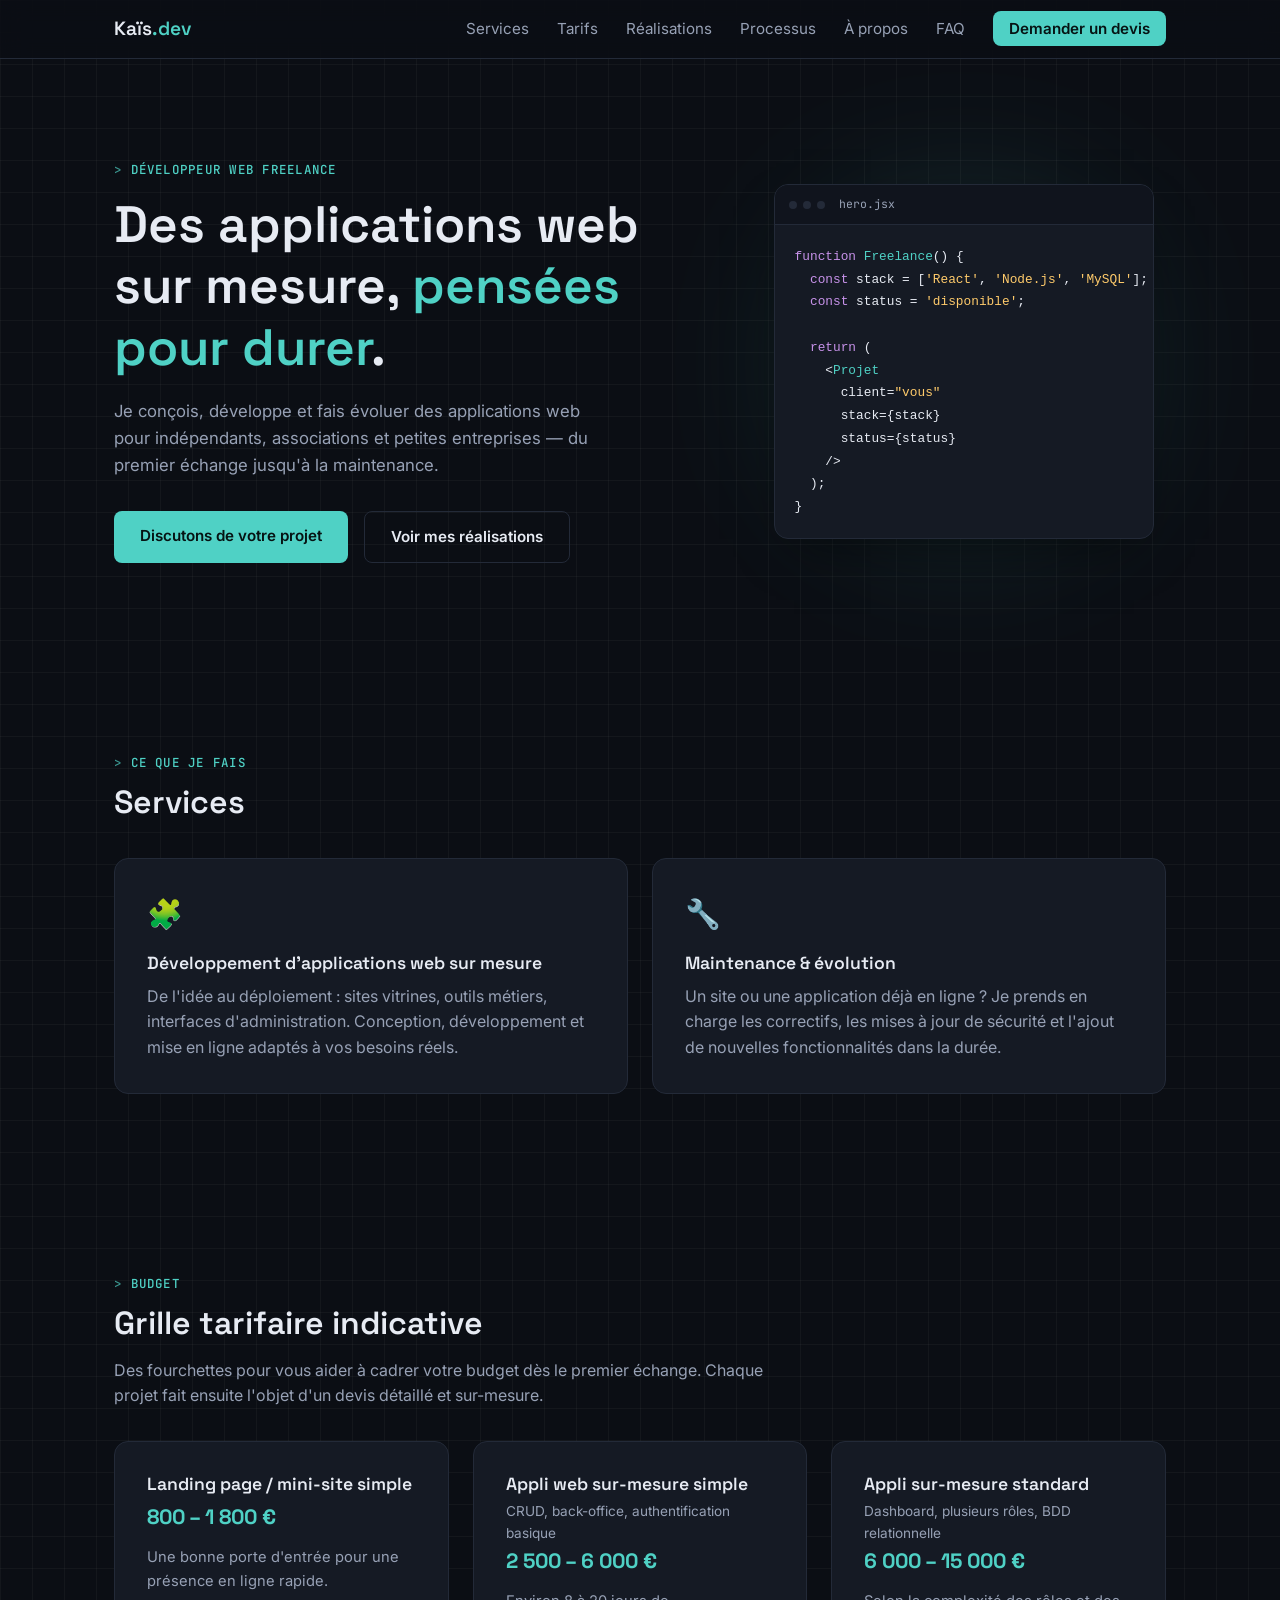
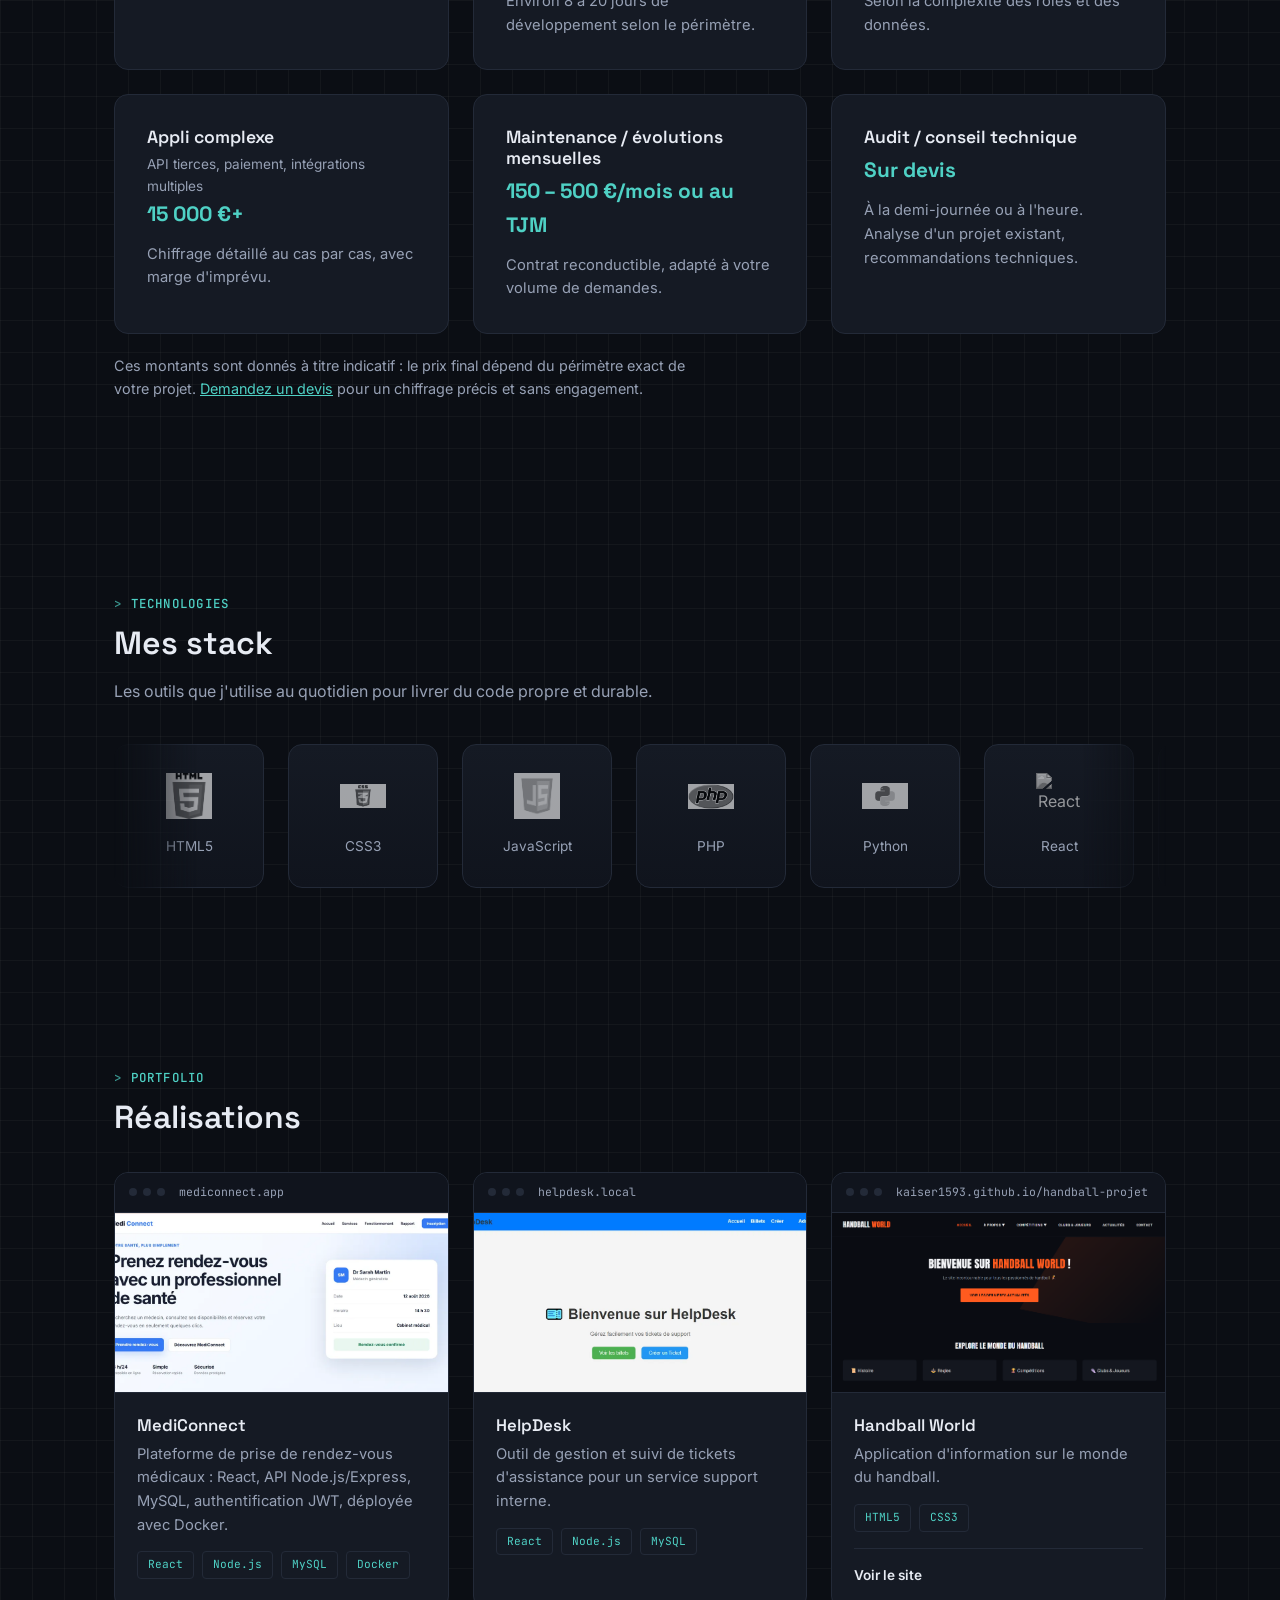
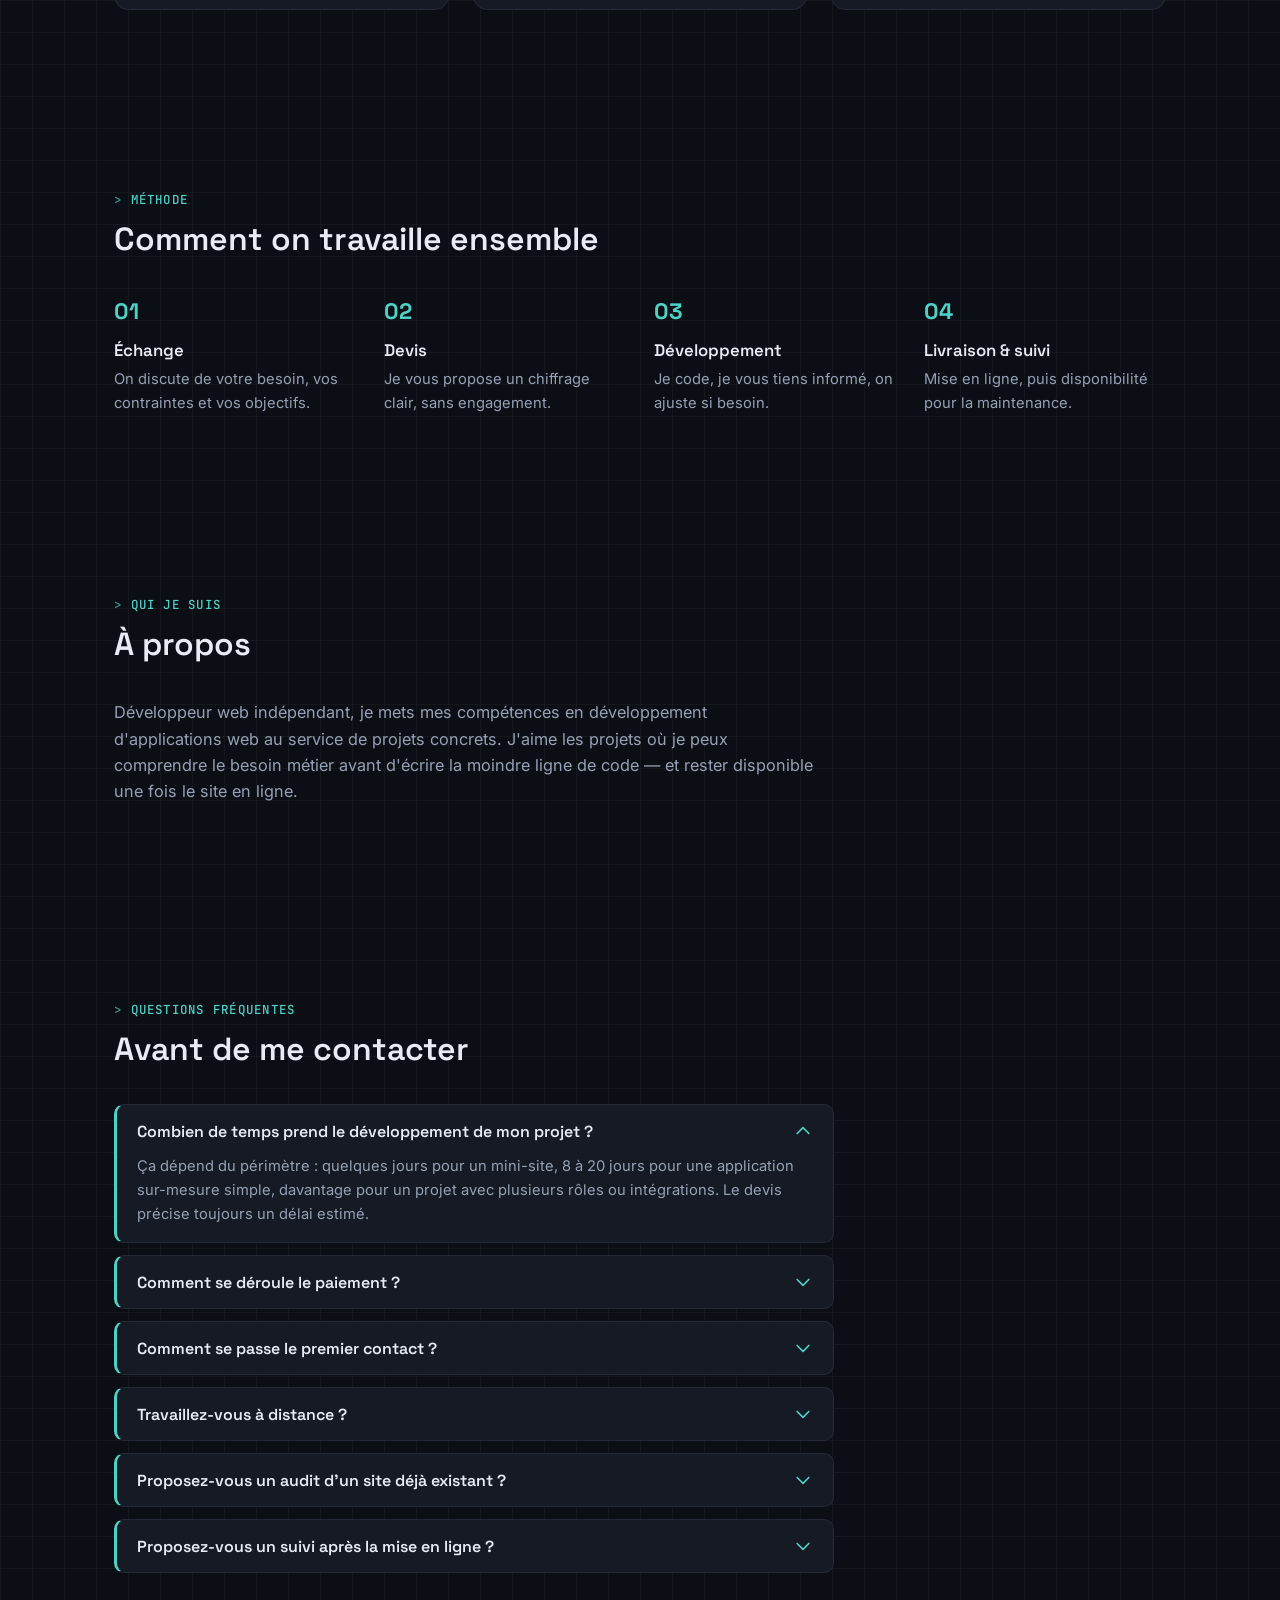
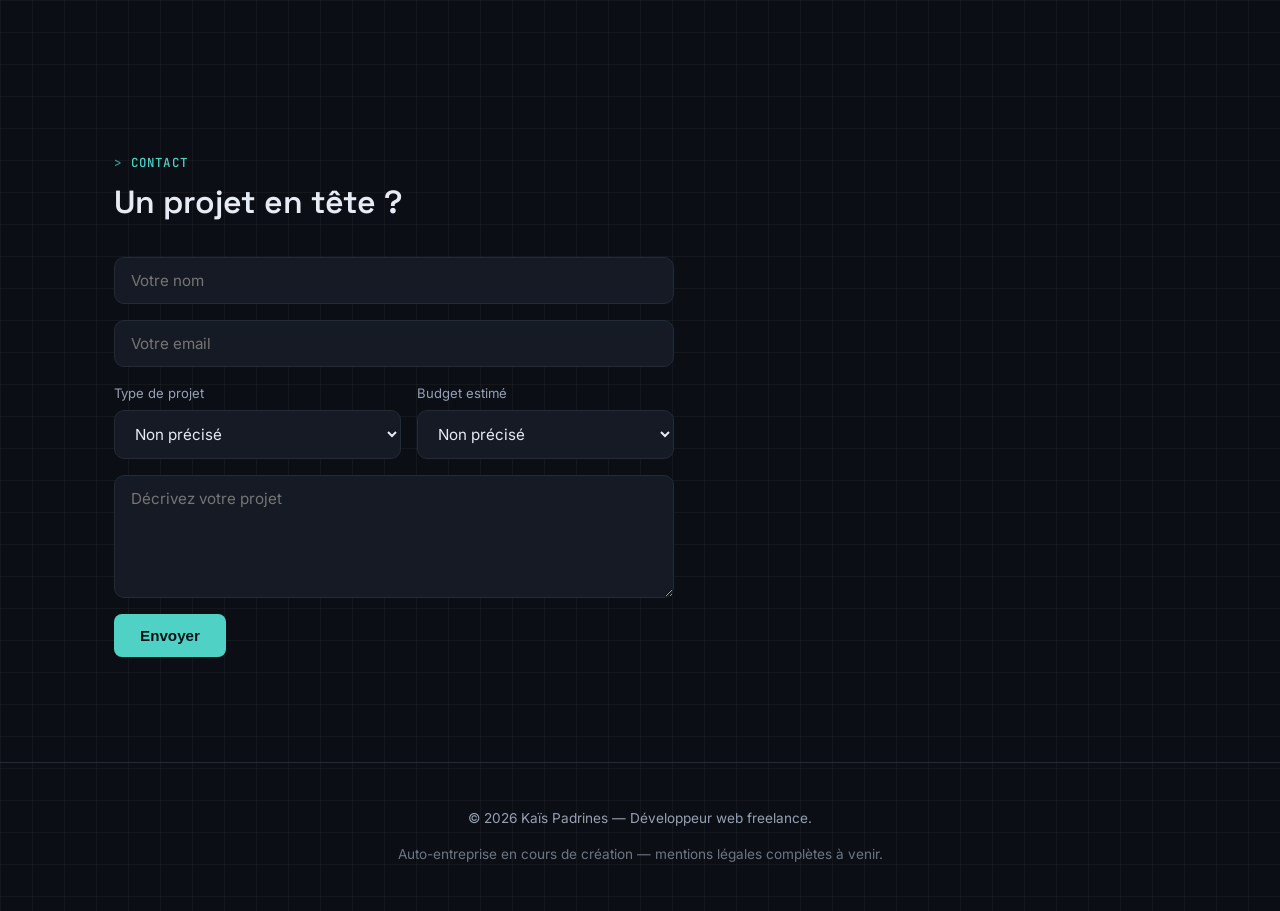
==== index.html @ 90df9b00 "réalisations" ====
<!DOCTYPE html>
<html lang="fr">
<head>
  <meta charset="UTF-8" />
  <meta name="viewport" content="width=device-width, initial-scale=1.0" />
  <title>Kaïs Padrines — Développeur Web Freelance</title>
  <meta name="description" content="Développeur web freelance : création et maintenance d'applications web sur mesure." />

  <!-- TODO: remplacer par le vrai nom de domaine une fois en ligne -->
  <link rel="canonical" href="https://www.kais-padrines.fr/" />

  <!-- Open Graph / réseaux sociaux -->
  <meta property="og:type" content="website" />
  <meta property="og:site_name" content="Kaïs Padrines — Développeur Web Freelance" />
  <meta property="og:title" content="Kaïs Padrines — Développeur Web Freelance" />
  <meta property="og:description" content="Développeur web freelance : création et maintenance d'applications web sur mesure." />
  <meta property="og:image" content="https://www.kais-padrines.fr/image/kp-512.png" />
  <meta property="og:url" content="https://www.kais-padrines.fr/" />
  <meta property="og:locale" content="fr_FR" />

  <!-- Twitter Card -->
  <meta name="twitter:card" content="summary_large_image" />
  <meta name="twitter:title" content="Kaïs Padrines — Développeur Web Freelance" />
  <meta name="twitter:description" content="Développeur web freelance : création et maintenance d'applications web sur mesure." />
  <meta name="twitter:image" content="https://www.kais-padrines.fr/image/kp-512.png" />

  <!-- Favicons -->
  <link rel="icon" href="favicon.ico" sizes="any" />
  <link rel="icon" href="image/favicon-32x32.png" type="image/png" sizes="32x32" />
  <link rel="icon" href="image/favicon-16x16.png" type="image/png" sizes="16x16" />
  <link rel="apple-touch-icon" href="image/apple-touch-icon.png" />
  <link rel="manifest" href="manifest.webmanifest" />
  <meta name="theme-color" content="#0b0e14" />

  <script type="application/ld+json">
  {
    "@context": "https://schema.org",
    "@type": "ProfessionalService",
    "name": "Kaïs Padrines — Développeur Web Freelance",
    "url": "https://www.kais-padrines.fr/",
    "image": "https://www.kais-padrines.fr/image/kp-512.png",
    "description": "Développeur web freelance : création et maintenance d'applications web sur mesure.",
    "areaServed": "FR",
    "founder": {
      "@type": "Person",
      "name": "Kaïs Padrines",
      "jobTitle": "Développeur Web Freelance"
    },
    "sameAs": []
  }
  </script>

  <link rel="stylesheet" href="styles.css" />
  <link rel="preconnect" href="https://fonts.googleapis.com" />
  <link rel="preconnect" href="https://fonts.gstatic.com" crossorigin />
  <link href="https://fonts.googleapis.com/css2?family=Space+Grotesk:wght@500;600;700&family=JetBrains+Mono:wght@400;500&family=Inter:wght@400;500;600&display=swap" rel="stylesheet" />
</head>
<body>

  <header class="navbar">
    <div class="nav-inner">
      <a href="#accueil" class="logo">Kaïs<span>.dev</span></a>
      <button type="button" class="nav-toggle" aria-expanded="false" aria-controls="primary-nav" aria-label="Ouvrir le menu">
        <span class="nav-toggle-bar"></span>
        <span class="nav-toggle-bar"></span>
        <span class="nav-toggle-bar"></span>
      </button>
      <nav id="primary-nav">
        <ul>
          <li><a href="#services">Services</a></li>
          <li><a href="#tarifs">Tarifs</a></li>
          <li><a href="#realisations">Réalisations</a></li>
          <li><a href="#processus">Processus</a></li>
          <li><a href="#a-propos">À propos</a></li>
          <li><a href="#faq">FAQ</a></li>
          <li><a href="#contact" class="nav-cta">Demander un devis</a></li>
        </ul>
      </nav>
    </div>
  </header>

  <main>

    <section id="accueil" class="hero">
      <div class="hero-content">
        <p class="eyebrow">Développeur web freelance</p>
        <h1>Des applications web sur mesure, <span class="accent">pensées pour durer</span>.</h1>
        <p class="hero-text">
          Je conçois, développe et fais évoluer des applications web pour indépendants,
          associations et petites entreprises — du premier échange jusqu'à la maintenance.
        </p>
        <div class="hero-actions">
          <a href="#contact" class="btn btn-primary">Discutons de votre projet</a>
          <a href="#realisations" class="btn btn-ghost">Voir mes réalisations</a>
        </div>
      </div>
      <div class="hero-visual" aria-hidden="true">
        <div class="glow"></div>
        <div class="code-mock">
          <div class="project-chrome">
            <span class="chrome-dot"></span><span class="chrome-dot"></span><span class="chrome-dot"></span>
            <span class="chrome-url">hero.jsx</span>
          </div>
          <pre class="code-mock-body"><code><span class="tok-kw">function</span> <span class="tok-fn">Freelance</span>() {
  <span class="tok-kw">const</span> stack = [<span class="tok-str">'React'</span>, <span class="tok-str">'Node.js'</span>, <span class="tok-str">'MySQL'</span>];
  <span class="tok-kw">const</span> status = <span class="tok-str">'disponible'</span>;

  <span class="tok-kw">return</span> (
    &lt;<span class="tok-tag">Projet</span>
      client=<span class="tok-str">"vous"</span>
      stack={stack}
      status={status}
    /&gt;
  );
}</code></pre>
        </div>
      </div>
    </section>

    <section id="services" class="section">
      <p class="section-eyebrow">Ce que je fais</p>
      <h2>Services</h2>
      <div class="cards services-grid">
        <article class="card">
          <div class="card-icon">🧩</div>
          <h3>Développement d'applications web sur mesure</h3>
          <p>
            De l'idée au déploiement : sites vitrines, outils métiers, interfaces d'administration.
            Conception, développement et mise en ligne adaptés à vos besoins réels.
          </p>
        </article>
        <article class="card">
          <div class="card-icon">🔧</div>
          <h3>Maintenance &amp; évolution</h3>
          <p>
            Un site ou une application déjà en ligne ? Je prends en charge les correctifs,
            les mises à jour de sécurité et l'ajout de nouvelles fonctionnalités dans la durée.
          </p>
        </article>
      </div>
    </section>

    <section id="tarifs" class="section pricing-section">
      <p class="section-eyebrow">Budget</p>
      <h2>Grille tarifaire indicative</h2>
      <p class="pricing-intro">
        Des fourchettes pour vous aider à cadrer votre budget dès le premier échange.
        Chaque projet fait ensuite l'objet d'un devis détaillé et sur-mesure.
      </p>
      <div class="cards pricing-grid">
        <article class="card pricing-card">
          <h3>Landing page / mini-site simple</h3>
          <p class="price">800 – 1 800 €</p>
          <p>Une bonne porte d'entrée pour une présence en ligne rapide.</p>
        </article>
        <article class="card pricing-card">
          <h3>Appli web sur-mesure simple</h3>
          <p class="pricing-subtext">CRUD, back-office, authentification basique</p>
          <p class="price">2 500 – 6 000 €</p>
          <p>Environ 8 à 20 jours de développement selon le périmètre.</p>
        </article>
        <article class="card pricing-card">
          <h3>Appli sur-mesure standard</h3>
          <p class="pricing-subtext">Dashboard, plusieurs rôles, BDD relationnelle</p>
          <p class="price">6 000 – 15 000 €</p>
          <p>Selon la complexité des rôles et des données.</p>
        </article>
        <article class="card pricing-card">
          <h3>Appli complexe</h3>
          <p class="pricing-subtext">API tierces, paiement, intégrations multiples</p>
          <p class="price">15 000 €+</p>
          <p>Chiffrage détaillé au cas par cas, avec marge d'imprévu.</p>
        </article>
        <article class="card pricing-card">
          <h3>Maintenance / évolutions mensuelles</h3>
          <p class="price">150 – 500 €/mois ou au TJM</p>
          <p>Contrat reconductible, adapté à votre volume de demandes.</p>
        </article>
        <article class="card pricing-card">
          <h3>Audit / conseil technique</h3>
          <p class="price">Sur devis</p>
          <p>À la demi-journée ou à l'heure. Analyse d'un projet existant, recommandations techniques.</p>
        </article>
      </div>
      <p class="pricing-note">
        Ces montants sont donnés à titre indicatif : le prix final dépend du périmètre exact de votre projet.
        <a href="#contact">Demandez un devis</a> pour un chiffrage précis et sans engagement.
      </p>
    </section>

    <section id="stack" class="section stack-section">
      <p class="section-eyebrow">Technologies</p>
      <h2>Mes stack</h2>
      <p class="stack-intro">Les outils que j'utilise au quotidien pour livrer du code propre et durable.</p>
      <div class="marquee">
        <div class="marquee-track">
          <div class="stack-item"><img src="image/html.png" alt="HTML5" width="46" height="46" /><span>HTML5</span></div>
          <div class="stack-item"><img src="image/css.png" alt="CSS3" width="46" height="46" /><span>CSS3</span></div>
          <div class="stack-item"><img src="image/js.png" alt="JavaScript" width="46" height="46" /><span>JavaScript</span></div>
          <div class="stack-item"><img src="image/php.png" alt="PHP" width="46" height="46" /><span>PHP</span></div>
          <div class="stack-item"><img src="image/python.png" alt="Python" width="46" height="46" /><span>Python</span></div>
          <div class="stack-item"><img src="https://cdn.simpleicons.org/react" alt="React" width="46" height="46" /><span>React</span></div>
          <div class="stack-item"><img src="https://cdn.simpleicons.org/nodedotjs" alt="Node.js" width="46" height="46" /><span>Node.js</span></div>
          <div class="stack-item"><img src="https://cdn.simpleicons.org/mysql" alt="MySQL" width="46" height="46" /><span>MySQL</span></div>
          <div class="stack-item"><img src="https://cdn.simpleicons.org/docker" alt="Docker" width="46" height="46" /><span>Docker</span></div>
          <div class="stack-item" aria-hidden="true"><img src="image/html.png" alt="" width="46" height="46" /><span>HTML5</span></div>
          <div class="stack-item" aria-hidden="true"><img src="image/css.png" alt="" width="46" height="46" /><span>CSS3</span></div>
          <div class="stack-item" aria-hidden="true"><img src="image/js.png" alt="" width="46" height="46" /><span>JavaScript</span></div>
          <div class="stack-item" aria-hidden="true"><img src="image/php.png" alt="" width="46" height="46" /><span>PHP</span></div>
          <div class="stack-item" aria-hidden="true"><img src="image/python.png" alt="" width="46" height="46" /><span>Python</span></div>
          <div class="stack-item" aria-hidden="true"><img src="https://cdn.simpleicons.org/react" alt="" width="46" height="46" /><span>React</span></div>
          <div class="stack-item" aria-hidden="true"><img src="https://cdn.simpleicons.org/nodedotjs" alt="" width="46" height="46" /><span>Node.js</span></div>
          <div class="stack-item" aria-hidden="true"><img src="https://cdn.simpleicons.org/mysql" alt="" width="46" height="46" /><span>MySQL</span></div>
          <div class="stack-item" aria-hidden="true"><img src="https://cdn.simpleicons.org/docker" alt="" width="46" height="46" /><span>Docker</span></div>
        </div>
      </div>
    </section>

    <section id="realisations" class="section">
      <p class="section-eyebrow">Portfolio</p>
      <h2>Réalisations</h2>
      <div class="cards projects-grid">
        <article class="project-card">
          <div class="project-chrome">
            <span class="chrome-dot"></span><span class="chrome-dot"></span><span class="chrome-dot"></span>
            <span class="chrome-url">mediconnect.app</span>
          </div>
          <picture>
            <source srcset="projet/mediconnect.webp" type="image/webp" />
            <img src="projet/mediconnect.jpg" alt="Plateforme de prise de rendez-vous médicaux MediConnect" loading="lazy" width="1200" height="538" />
          </picture>
          <div class="project-info">
            <h3>MediConnect</h3>
            <p>Plateforme de prise de rendez-vous médicaux : React, API Node.js/Express, MySQL, authentification JWT, déployée avec Docker.</p>
            <div class="project-tags">
              <span class="tag">React</span>
              <span class="tag">Node.js</span>
              <span class="tag">MySQL</span>
              <span class="tag">Docker</span>
            </div>
          </div>
        </article>
        <article class="project-card">
          <div class="project-chrome">
            <span class="chrome-dot"></span><span class="chrome-dot"></span><span class="chrome-dot"></span>
            <span class="chrome-url">helpdesk.local</span>
          </div>
          <picture>
            <source srcset="projet/helpdesk.webp" type="image/webp" />
            <img src="projet/helpdesk.jpg" alt="Application de gestion de tickets HelpDesk" loading="lazy" width="1200" height="535" />
          </picture>
          <div class="project-info">
            <h3>HelpDesk</h3>
            <p>Outil de gestion et suivi de tickets d'assistance pour un service support interne.</p>
            <div class="project-tags">
              <span class="tag">React</span>
              <span class="tag">Node.js</span>
              <span class="tag">MySQL</span>
            </div>
          </div>
        </article>
        <article class="project-card">
          <div class="project-chrome">
            <span class="chrome-dot"></span><span class="chrome-dot"></span><span class="chrome-dot"></span>
            <span class="chrome-url">kaiser1593.github.io/handball-projet</span>
          </div>
          <img src="projet/hand.png" alt="Page d'accueil du site Handball World" loading="lazy" width="1891" height="858" />
          <div class="project-info">
            <h3>Handball World</h3>
            <p>Application d'information sur le monde du handball.</p>
            <div class="project-tags">
              <span class="tag">HTML5</span>
              <span class="tag">CSS3</span>
            </div>
            <div class="project-links">
              <a href="https://kaiser1593.github.io/handball-projet/" target="_blank" rel="noopener">Voir le site</a>
            </div>
          </div>
        </article>
      </div>
    </section>

    <section id="processus" class="section">
      <p class="section-eyebrow">Méthode</p>
      <h2>Comment on travaille ensemble</h2>
      <div class="process-grid">
        <div class="process-step">
          <span class="step-number">01</span>
          <h3>Échange</h3>
          <p>On discute de votre besoin, vos contraintes et vos objectifs.</p>
        </div>
        <div class="process-step">
          <span class="step-number">02</span>
          <h3>Devis</h3>
          <p>Je vous propose un chiffrage clair, sans engagement.</p>
        </div>
        <div class="process-step">
          <span class="step-number">03</span>
          <h3>Développement</h3>
          <p>Je code, je vous tiens informé, on ajuste si besoin.</p>
        </div>
        <div class="process-step">
          <span class="step-number">04</span>
          <h3>Livraison &amp; suivi</h3>
          <p>Mise en ligne, puis disponibilité pour la maintenance.</p>
        </div>
      </div>
    </section>

    <section id="a-propos" class="section about">
      <p class="section-eyebrow">Qui je suis</p>
      <h2>À propos</h2>
      <p class="about-text">
        Développeur web indépendant, je mets mes compétences en développement d'applications web
        au service de projets concrets. J'aime les projets où je peux comprendre le besoin métier
        avant d'écrire la moindre ligne de code — et rester disponible une fois le site en ligne.
      </p>
    </section>

    <section id="faq" class="section">
      <p class="section-eyebrow">Questions fréquentes</p>
      <h2>Avant de me contacter</h2>
      <div class="faq-list">
        <details class="faq-item" open>
          <summary>
            <h3 class="faq-question">Combien de temps prend le développement de mon projet ?</h3>
            <svg class="faq-icon" xmlns="http://www.w3.org/2000/svg" fill="none" viewBox="0 0 24 24" stroke="currentColor" aria-hidden="true">
              <path stroke-linecap="round" stroke-linejoin="round" stroke-width="2" d="M19 9l-7 7-7-7" />
            </svg>
          </summary>
          <p class="faq-answer">Ça dépend du périmètre : quelques jours pour un mini-site, 8 à 20 jours pour une application sur-mesure simple, davantage pour un projet avec plusieurs rôles ou intégrations. Le devis précise toujours un délai estimé.</p>
        </details>

        <details class="faq-item">
          <summary>
            <h3 class="faq-question">Comment se déroule le paiement ?</h3>
            <svg class="faq-icon" xmlns="http://www.w3.org/2000/svg" fill="none" viewBox="0 0 24 24" stroke="currentColor" aria-hidden="true">
              <path stroke-linecap="round" stroke-linejoin="round" stroke-width="2" d="M19 9l-7 7-7-7" />
            </svg>
          </summary>
          <p class="faq-answer">Un devis détaillé est transmis avant tout démarrage, avec les modalités de paiement précisées dessus. Rien n'est facturé sans validation préalable de votre part.</p>
        </details>

        <details class="faq-item">
          <summary>
            <h3 class="faq-question">Comment se passe le premier contact ?</h3>
            <svg class="faq-icon" xmlns="http://www.w3.org/2000/svg" fill="none" viewBox="0 0 24 24" stroke="currentColor" aria-hidden="true">
              <path stroke-linecap="round" stroke-linejoin="round" stroke-width="2" d="M19 9l-7 7-7-7" />
            </svg>
          </summary>
          <p class="faq-answer">Vous décrivez votre besoin via le formulaire ci-dessous. On échange ensuite sur vos contraintes et objectifs avant qu'un devis vous soit proposé — sans engagement de votre part.</p>
        </details>

        <details class="faq-item">
          <summary>
            <h3 class="faq-question">Travaillez-vous à distance ?</h3>
            <svg class="faq-icon" xmlns="http://www.w3.org/2000/svg" fill="none" viewBox="0 0 24 24" stroke="currentColor" aria-hidden="true">
              <path stroke-linecap="round" stroke-linejoin="round" stroke-width="2" d="M19 9l-7 7-7-7" />
            </svg>
          </summary>
          <p class="faq-answer">Oui, l'ensemble du projet (échange, développement, livraison) peut se faire entièrement à distance, où que vous soyez.</p>
        </details>

        <details class="faq-item">
          <summary>
            <h3 class="faq-question">Proposez-vous un audit d'un site déjà existant ?</h3>
            <svg class="faq-icon" xmlns="http://www.w3.org/2000/svg" fill="none" viewBox="0 0 24 24" stroke="currentColor" aria-hidden="true">
              <path stroke-linecap="round" stroke-linejoin="round" stroke-width="2" d="M19 9l-7 7-7-7" />
            </svg>
          </summary>
          <p class="faq-answer">Oui, sur devis, à la demi-journée ou à l'heure : analyse d'un projet existant et recommandations techniques concrètes.</p>
        </details>

        <details class="faq-item">
          <summary>
            <h3 class="faq-question">Proposez-vous un suivi après la mise en ligne ?</h3>
            <svg class="faq-icon" xmlns="http://www.w3.org/2000/svg" fill="none" viewBox="0 0 24 24" stroke="currentColor" aria-hidden="true">
              <path stroke-linecap="round" stroke-linejoin="round" stroke-width="2" d="M19 9l-7 7-7-7" />
            </svg>
          </summary>
          <p class="faq-answer">Oui : correctifs, mises à jour de sécurité et ajout de fonctionnalités sont proposés en maintenance, au mois ou au TJM selon votre besoin.</p>
        </details>
      </div>
    </section>

    <section id="contact" class="section">
      <p class="section-eyebrow">Contact</p>
      <h2>Un projet en tête ?</h2>
      <form id="contact-form">
        <div class="form-field">
          <label for="from_name" class="sr-only">Votre nom</label>
          <input id="from_name" type="text" name="from_name" placeholder="Votre nom" autocomplete="name" required />
        </div>
        <div class="form-field">
          <label for="reply_to" class="sr-only">Votre email</label>
          <input id="reply_to" type="email" name="reply_to" placeholder="Votre email" autocomplete="email" required />
        </div>
        <div class="form-field form-field-row">
          <div class="form-field">
            <label for="project_type">Type de projet</label>
            <select id="project_type" name="project_type">
              <option value="">Non précisé</option>
              <option value="Landing page / mini-site simple">Landing page / mini-site simple</option>
              <option value="Application sur-mesure simple">Application sur-mesure simple</option>
              <option value="Application sur-mesure standard">Application sur-mesure standard</option>
              <option value="Application complexe">Application complexe</option>
              <option value="Maintenance / évolutions">Maintenance / évolutions</option>
              <option value="Audit / conseil technique">Audit / conseil technique</option>
              <option value="Autre / je ne sais pas encore">Autre / je ne sais pas encore</option>
            </select>
          </div>
          <div class="form-field">
            <label for="budget">Budget estimé</label>
            <select id="budget" name="budget">
              <option value="">Non précisé</option>
              <option value="Moins de 1 800 €">Moins de 1 800 €</option>
              <option value="1 800 – 6 000 €">1 800 – 6 000 €</option>
              <option value="6 000 – 15 000 €">6 000 – 15 000 €</option>
              <option value="15 000 € et plus">15 000 € et plus</option>
              <option value="À définir ensemble">À définir ensemble</option>
            </select>
          </div>
        </div>
        <div class="form-field">
          <label for="message" class="sr-only">Décrivez votre projet</label>
          <textarea id="message" name="message" placeholder="Décrivez votre projet" rows="5" required></textarea>
        </div>
        <div class="form-field honeypot-field" aria-hidden="true">
          <label for="company">Ne pas remplir ce champ</label>
          <input id="company" type="text" name="company" tabindex="-1" autocomplete="off" />
        </div>
        <button type="submit" class="btn btn-primary">Envoyer</button>
      </form>
      <p id="form-message"></p>
    </section>

  </main>

  <footer class="site-footer">
    <p>© 2026 Kaïs Padrines — Développeur web freelance.</p>
    <p class="legal-note">Auto-entreprise en cours de création — mentions légales complètes à venir.</p>
  </footer>

  <script src="https://cdn.emailjs.com/dist/email.min.js"></script>
  <script src="script.js"></script>
</body>
</html>
---- styles.css ----
:root {
  --bg: #0b0e14;
  --bg-alt: #10141d;
  --surface: #151a24;
  --border: #232a38;
  --text: #e7ebf3;
  --text-muted: #97a1b5;
  --accent: #4fd1c5;
  --accent-soft: rgba(79, 209, 197, 0.12);
  --radius: 14px;
  --max-width: 1100px;
  --font-mono: "JetBrains Mono", ui-monospace, monospace;
}

* {
  box-sizing: border-box;
}

html {
  scroll-behavior: smooth;
}

body {
  margin: 0;
  background: var(--bg);
  background-image:
    linear-gradient(rgba(255, 255, 255, 0.035) 1px, transparent 1px),
    linear-gradient(90deg, rgba(255, 255, 255, 0.035) 1px, transparent 1px);
  background-size: 32px 32px;
  color: var(--text);
  font-family: "Inter", system-ui, sans-serif;
  line-height: 1.6;
}

h1, h2, h3, .logo {
  font-family: "Space Grotesk", "Inter", sans-serif;
  font-weight: 600;
  line-height: 1.2;
  margin: 0;
}

a {
  color: inherit;
  text-decoration: none;
}

img {
  max-width: 100%;
  display: block;
}

.section {
  max-width: var(--max-width);
  margin: 0 auto;
  padding: 90px 24px;
}

.section-eyebrow,
.eyebrow {
  font-family: var(--font-mono);
  text-transform: uppercase;
  letter-spacing: 0.1em;
  font-size: 0.78rem;
  color: var(--accent);
  font-weight: 500;
  margin: 0 0 10px;
}

.section-eyebrow::before,
.eyebrow::before {
  content: "> ";
  opacity: 0.7;
}

.section h2 {
  font-size: clamp(1.6rem, 2.5vw, 2.2rem);
  margin-bottom: 36px;
}

/* Navbar */
.navbar {
  position: fixed;
  top: 0;
  left: 0;
  right: 0;
  z-index: 100;
  background: rgba(11, 14, 20, 0.75);
  backdrop-filter: blur(12px);
  border-bottom: 1px solid var(--border);
}

.nav-inner {
  max-width: var(--max-width);
  margin: 0 auto;
  padding: 16px 24px;
  display: flex;
  align-items: center;
  justify-content: space-between;
}

.logo {
  font-size: 1.2rem;
}

.logo span {
  color: var(--accent);
}

.navbar nav ul {
  list-style: none;
  display: flex;
  align-items: center;
  gap: 28px;
  margin: 0;
  padding: 0;
}

.navbar nav a {
  font-size: 0.95rem;
  color: var(--text-muted);
  transition: color 0.2s ease;
}

.navbar nav a:hover,
.navbar nav a.active {
  color: var(--text);
}

.nav-toggle {
  display: none;
  flex-direction: column;
  justify-content: center;
  gap: 5px;
  width: 36px;
  height: 36px;
  background: transparent;
  border: 1px solid var(--border);
  border-radius: 8px;
  cursor: pointer;
  padding: 0;
}

.nav-toggle-bar {
  display: block;
  width: 18px;
  height: 2px;
  margin: 0 auto;
  background: var(--text);
  transition: transform 0.2s ease, opacity 0.2s ease;
}

.nav-toggle[aria-expanded="true"] .nav-toggle-bar:nth-child(1) {
  transform: translateY(7px) rotate(45deg);
}

.nav-toggle[aria-expanded="true"] .nav-toggle-bar:nth-child(2) {
  opacity: 0;
}

.nav-toggle[aria-expanded="true"] .nav-toggle-bar:nth-child(3) {
  transform: translateY(-7px) rotate(-45deg);
}

.nav-cta {
  background: var(--accent);
  color: #061313 !important;
  padding: 8px 16px;
  border-radius: 8px;
  font-weight: 600;
}

/* Hero */
.hero {
  max-width: var(--max-width);
  margin: 0 auto;
  padding: 160px 24px 100px;
  display: grid;
  grid-template-columns: 1.2fr 0.8fr;
  gap: 40px;
  align-items: center;
}

.hero h1 {
  font-size: clamp(2rem, 4vw, 3.2rem);
  margin: 14px 0 20px;
}

.accent {
  color: var(--accent);
}

.hero-text {
  color: var(--text-muted);
  font-size: 1.05rem;
  max-width: 46ch;
  margin-bottom: 32px;
}

.hero-actions {
  display: flex;
  gap: 16px;
  flex-wrap: wrap;
}

.btn {
  display: inline-block;
  padding: 13px 26px;
  border-radius: 8px;
  font-weight: 600;
  font-size: 0.95rem;
  transition: transform 0.15s ease, background 0.2s ease, border-color 0.2s ease;
}

.btn-primary {
  background: var(--accent);
  color: #061313;
}

.btn-primary:hover {
  transform: translateY(-2px);
}

.btn-ghost {
  border: 1px solid var(--border);
  color: var(--text);
}

.btn-ghost:hover {
  border-color: var(--accent);
  color: var(--accent);
}

.hero-visual {
  position: relative;
  display: flex;
  align-items: center;
  justify-content: center;
}

.glow {
  position: absolute;
  width: 280px;
  height: 280px;
  background: var(--accent);
  filter: blur(90px);
  opacity: 0.25;
  border-radius: 50%;
}

.code-mock {
  position: relative;
  z-index: 1;
  width: 100%;
  max-width: 380px;
  background: var(--surface);
  border: 1px solid var(--border);
  border-radius: var(--radius);
  overflow: hidden;
  box-shadow: 0 20px 50px -20px rgba(0, 0, 0, 0.6);
}

.code-mock-body {
  margin: 0;
  padding: 20px;
  font-family: var(--font-mono);
  font-size: 0.8rem;
  line-height: 1.7;
  color: var(--text);
  text-align: left;
  overflow-x: auto;
}

.code-mock-body .tok-kw {
  color: #c792ea;
}

.code-mock-body .tok-fn {
  color: var(--accent);
}

.code-mock-body .tok-str {
  color: #ffcb6b;
}

.code-mock-body .tok-tag {
  color: var(--accent);
}

/* Cards */
.cards {
  display: grid;
  gap: 24px;
}

.services-grid {
  grid-template-columns: repeat(auto-fit, minmax(260px, 1fr));
}

.card {
  background: var(--surface);
  border: 1px solid var(--border);
  border-radius: var(--radius);
  padding: 32px;
}

.card-icon {
  font-size: 1.8rem;
  margin-bottom: 16px;
}

.card h3 {
  font-size: 1.1rem;
  margin-bottom: 10px;
}

.card p {
  color: var(--text-muted);
  margin: 0;
}

/* Pricing */
.pricing-intro {
  color: var(--text-muted);
  max-width: 65ch;
  margin: -20px 0 32px;
}

.pricing-grid {
  grid-template-columns: repeat(auto-fit, minmax(260px, 1fr));
}

.pricing-card h3 {
  font-size: 1.1rem;
  margin-bottom: 6px;
}

.pricing-subtext {
  color: var(--text-muted);
  font-size: 0.85rem;
  margin: 0 0 14px;
}

.pricing-card .price {
  font-family: "Space Grotesk", sans-serif;
  font-size: 1.3rem;
  font-weight: 700;
  color: var(--accent);
  margin: 0 0 12px;
}

.pricing-card p:last-child {
  color: var(--text-muted);
  font-size: 0.92rem;
  margin: 0;
}

.pricing-note {
  color: var(--text-muted);
  font-size: 0.9rem;
  margin-top: 20px;
  max-width: 65ch;
}

.pricing-note a {
  color: var(--accent);
  text-decoration: underline;
}

/* Stack */
.stack-section {
  overflow: hidden;
}

.stack-intro {
  color: var(--text-muted);
  max-width: 60ch;
  margin: -20px 0 40px;
}

.marquee {
  width: 100%;
  overflow: hidden;
  -webkit-mask-image: linear-gradient(to right, transparent, black 8%, black 92%, transparent);
  mask-image: linear-gradient(to right, transparent, black 8%, black 92%, transparent);
}

.marquee-track {
  display: flex;
  width: max-content;
  gap: 24px;
  animation: marquee-scroll 26s linear infinite;
}

@keyframes marquee-scroll {
  from {
    transform: translateX(0);
  }
  to {
    transform: translateX(-50%);
  }
}

.stack-item {
  flex: 0 0 auto;
  width: 150px;
  text-align: center;
  background: linear-gradient(180deg, var(--surface), var(--bg-alt));
  border: 1px solid var(--border);
  border-radius: var(--radius);
  padding: 28px 10px;
  transition: border-color 0.25s ease, transform 0.25s ease, box-shadow 0.25s ease;
}

.stack-item:hover {
  border-color: var(--accent);
  transform: translateY(-6px);
  box-shadow: 0 12px 30px -12px var(--accent-soft);
}

.stack-item img {
  width: 46px;
  height: 46px;
  margin: 0 auto 14px;
  object-fit: contain;
  filter: grayscale(1) opacity(0.6);
  transition: filter 0.25s ease;
}

.stack-item:hover img {
  filter: grayscale(0) opacity(1);
}

.stack-item span {
  font-size: 0.85rem;
  color: var(--text-muted);
}

/* Projects */
.projects-grid {
  grid-template-columns: repeat(auto-fit, minmax(280px, 1fr));
}

.project-card {
  background: var(--surface);
  border: 1px solid var(--border);
  border-radius: var(--radius);
  overflow: hidden;
}

.project-chrome {
  display: flex;
  align-items: center;
  gap: 6px;
  padding: 10px 14px;
  background: var(--bg-alt);
  border-bottom: 1px solid var(--border);
}

.chrome-dot {
  width: 8px;
  height: 8px;
  border-radius: 50%;
  background: var(--border);
}

.chrome-url {
  font-family: var(--font-mono);
  font-size: 0.72rem;
  color: var(--text-muted);
  margin-left: 8px;
}

.project-card img {
  width: 100%;
  height: 180px;
  object-fit: cover;
  border-bottom: 1px solid var(--border);
}

.project-info {
  padding: 22px;
}

.project-info h3 {
  font-size: 1.05rem;
  margin-bottom: 8px;
}

.project-info p {
  color: var(--text-muted);
  margin: 0;
  font-size: 0.92rem;
}

.project-tags {
  display: flex;
  gap: 8px;
  flex-wrap: wrap;
  margin-top: 14px;
}

.project-tags .tag {
  font-family: var(--font-mono);
  font-size: 0.7rem;
  color: var(--accent);
  border: 1px solid var(--border);
  padding: 4px 10px;
  border-radius: 4px;
}

.project-links {
  display: flex;
  gap: 16px;
  margin-top: 16px;
  padding-top: 16px;
  border-top: 1px solid var(--border);
}

.project-links a {
  font-size: 0.85rem;
  font-weight: 600;
  color: var(--text);
  transition: color 0.2s ease;
}

.project-links a:hover {
  color: var(--accent);
}

/* Process */
.process-grid {
  display: grid;
  grid-template-columns: repeat(auto-fit, minmax(200px, 1fr));
  gap: 28px;
}

.step-number {
  color: var(--accent);
  font-family: "Space Grotesk", sans-serif;
  font-size: 1.4rem;
  font-weight: 700;
}

.process-step h3 {
  margin: 10px 0 8px;
  font-size: 1.05rem;
}

.process-step p {
  color: var(--text-muted);
  margin: 0;
  font-size: 0.92rem;
}

/* FAQ */
.faq-list {
  display: flex;
  flex-direction: column;
  gap: 12px;
  max-width: 720px;
}

.faq-item {
  background: var(--surface);
  border: 1px solid var(--border);
  border-left: 3px solid var(--accent);
  border-radius: 10px;
  padding: 16px 20px;
}

.faq-item summary {
  display: flex;
  align-items: center;
  justify-content: space-between;
  gap: 12px;
  cursor: pointer;
  list-style: none;
}

.faq-item summary::-webkit-details-marker {
  display: none;
}

.faq-question {
  font-size: 1rem;
  margin: 0;
}

.faq-icon {
  width: 20px;
  height: 20px;
  flex-shrink: 0;
  color: var(--accent);
  transition: transform 0.25s ease;
}

.faq-item[open] .faq-icon {
  transform: rotate(180deg);
}

.faq-answer {
  padding-top: 14px;
  color: var(--text-muted);
  font-size: 0.92rem;
  line-height: 1.6;
  margin: 0;
}

/* About */
.about-text {
  color: var(--text-muted);
  max-width: 70ch;
  font-size: 1.02rem;
}

/* Contact */
#contact-form {
  display: flex;
  flex-direction: column;
  gap: 16px;
  max-width: 560px;
}

.form-field {
  display: flex;
  flex-direction: column;
}

.form-field label:not(.sr-only) {
  font-size: 0.82rem;
  color: var(--text-muted);
  margin-bottom: 6px;
}

.form-field-row {
  flex-direction: row;
  gap: 16px;
}

.form-field-row .form-field {
  flex: 1;
}

.sr-only {
  position: absolute;
  width: 1px;
  height: 1px;
  padding: 0;
  margin: -1px;
  overflow: hidden;
  clip: rect(0, 0, 0, 0);
  white-space: nowrap;
  border: 0;
}

.honeypot-field {
  position: absolute;
  left: -9999px;
  width: 1px;
  height: 1px;
  overflow: hidden;
}

#contact-form input,
#contact-form select,
#contact-form textarea {
  background: var(--surface);
  border: 1px solid var(--border);
  border-radius: 10px;
  padding: 13px 16px;
  color: var(--text);
  font-family: inherit;
  font-size: 0.95rem;
  resize: vertical;
}

#contact-form select {
  cursor: pointer;
}

#contact-form input:focus,
#contact-form select:focus,
#contact-form textarea:focus {
  outline: none;
  border-color: var(--accent);
}

#contact-form button {
  align-self: flex-start;
  border: none;
  cursor: pointer;
}

#form-message {
  margin-top: 14px;
  font-size: 0.9rem;
}

/* Footer */
.site-footer {
  border-top: 1px solid var(--border);
  padding: 32px 24px;
  text-align: center;
  color: var(--text-muted);
  font-size: 0.85rem;
}

.legal-note {
  margin-top: 6px;
  opacity: 0.7;
}

/* Responsive */
@media (max-width: 860px) {
  .hero {
    grid-template-columns: 1fr;
    padding-top: 130px;
    text-align: center;
  }

  .hero-actions {
    justify-content: center;
  }

  .hero-visual {
    order: -1;
  }
}

@media (max-width: 640px) {
  .nav-toggle {
    display: flex;
  }

  .navbar nav {
    position: absolute;
    top: 100%;
    left: 0;
    right: 0;
    background: var(--bg-alt);
    border-bottom: 1px solid var(--border);
    max-height: 0;
    overflow: hidden;
    transition: max-height 0.25s ease;
  }

  .navbar nav.open {
    max-height: 320px;
  }

  .navbar nav ul {
    flex-direction: column;
    align-items: flex-start;
    gap: 4px;
    padding: 16px 24px 24px;
  }

  .navbar nav ul li {
    width: 100%;
  }

  .navbar nav a {
    display: block;
    padding: 10px 0;
  }

  .nav-cta {
    display: inline-block;
    margin-top: 6px;
  }

  .section {
    padding: 60px 20px;
  }

  .form-field-row {
    flex-direction: column;
    gap: 16px;
  }
}
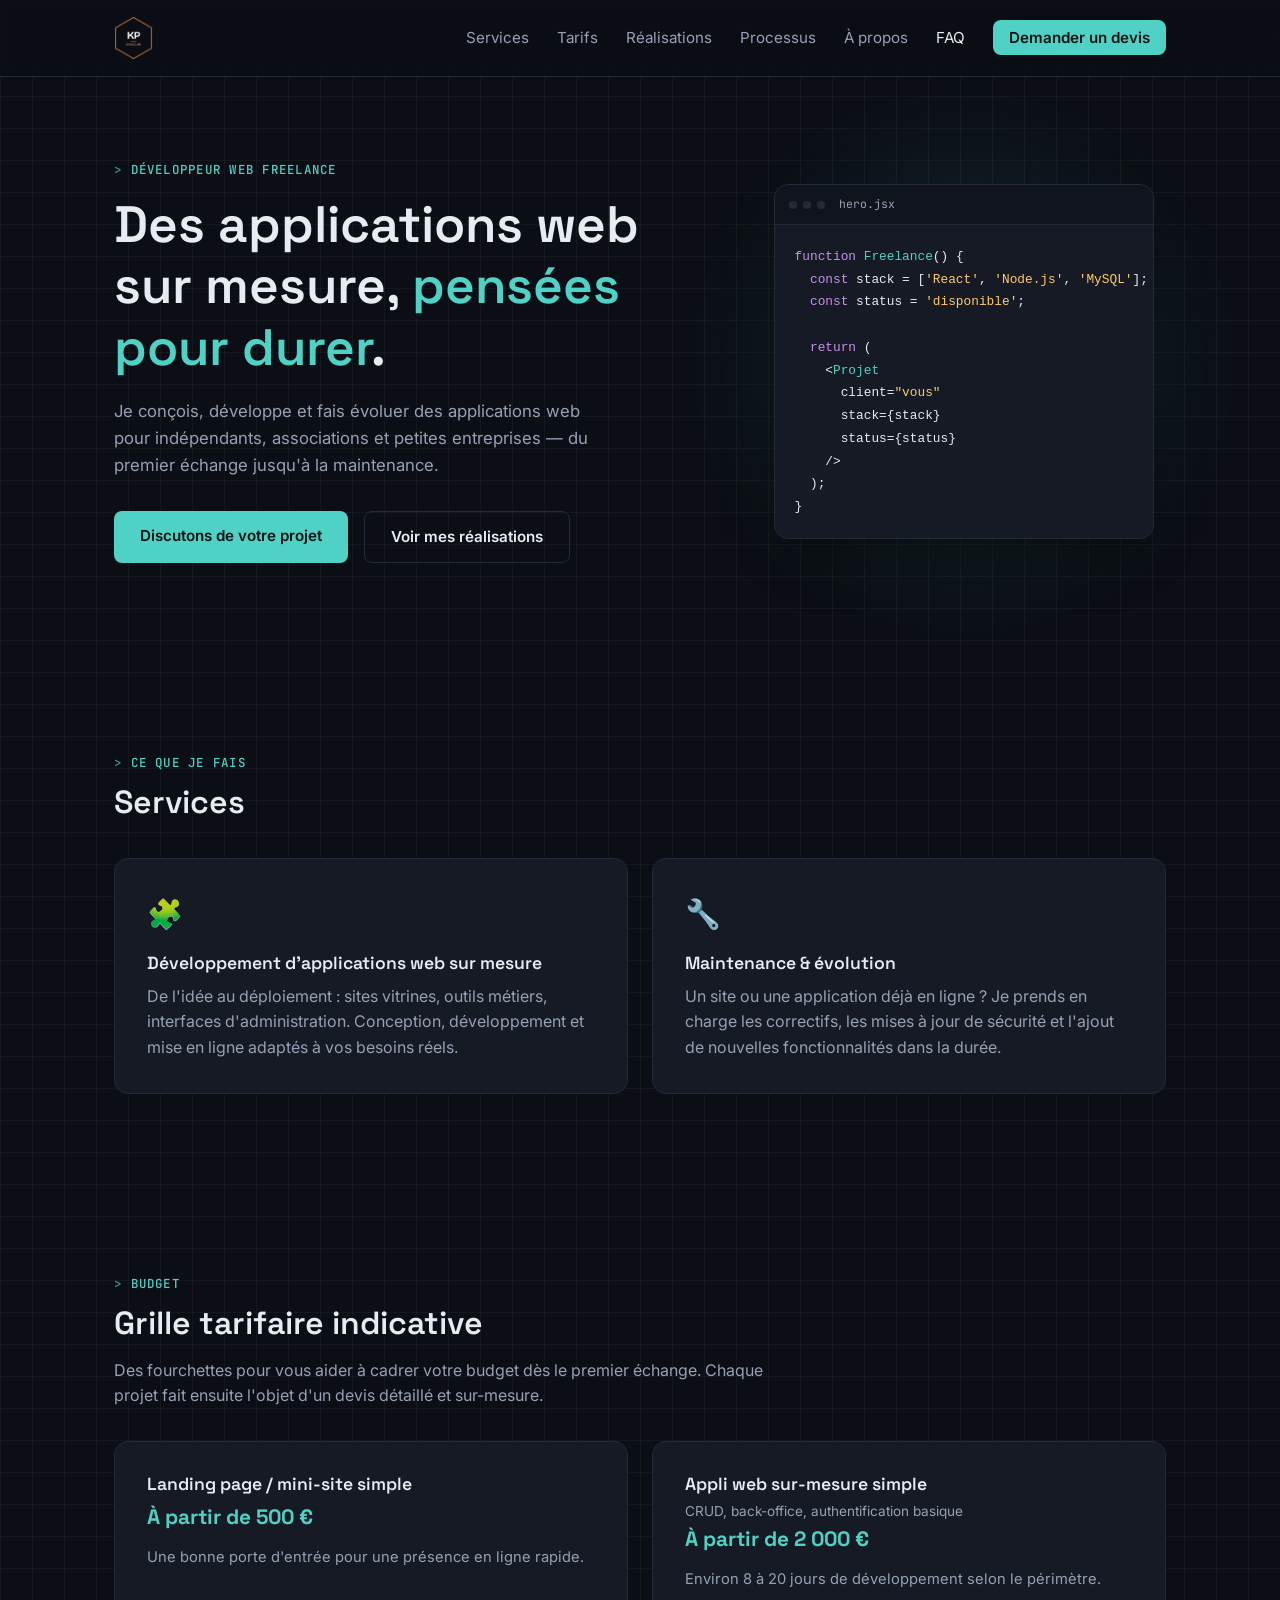
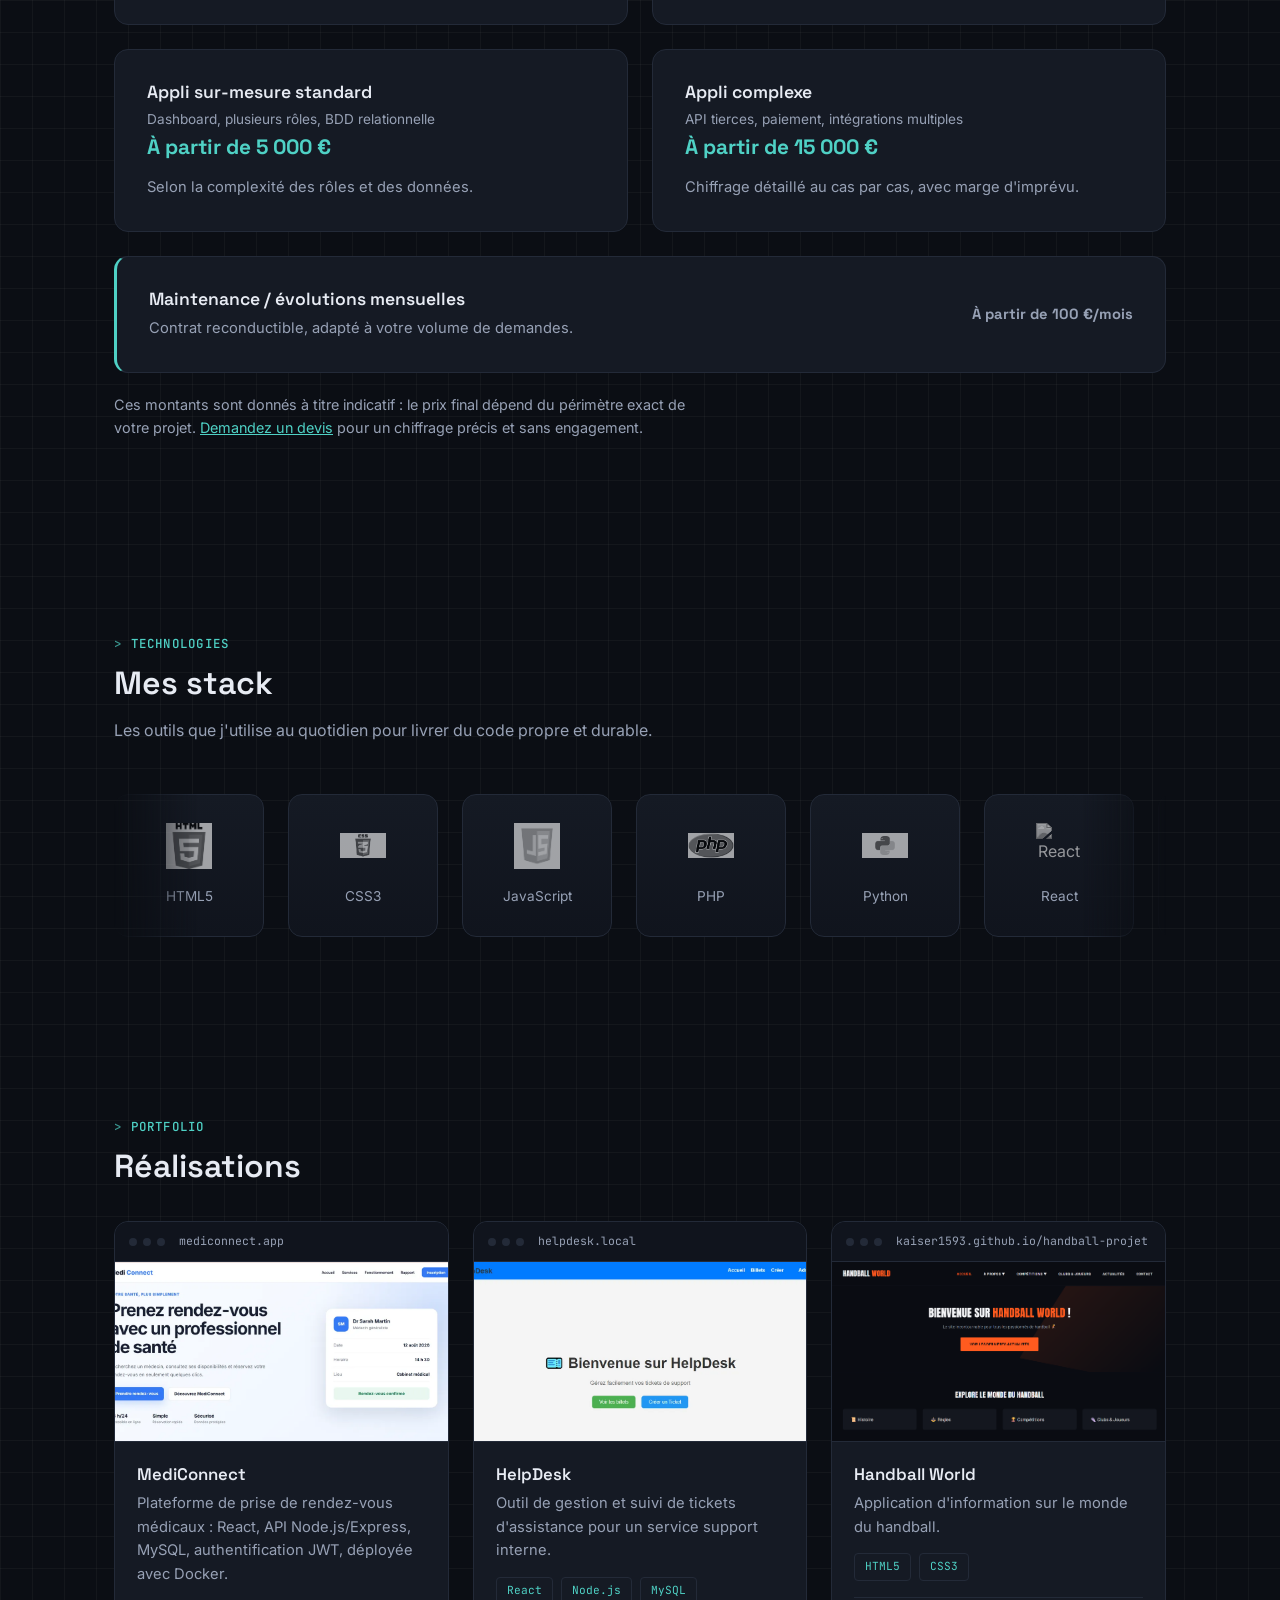
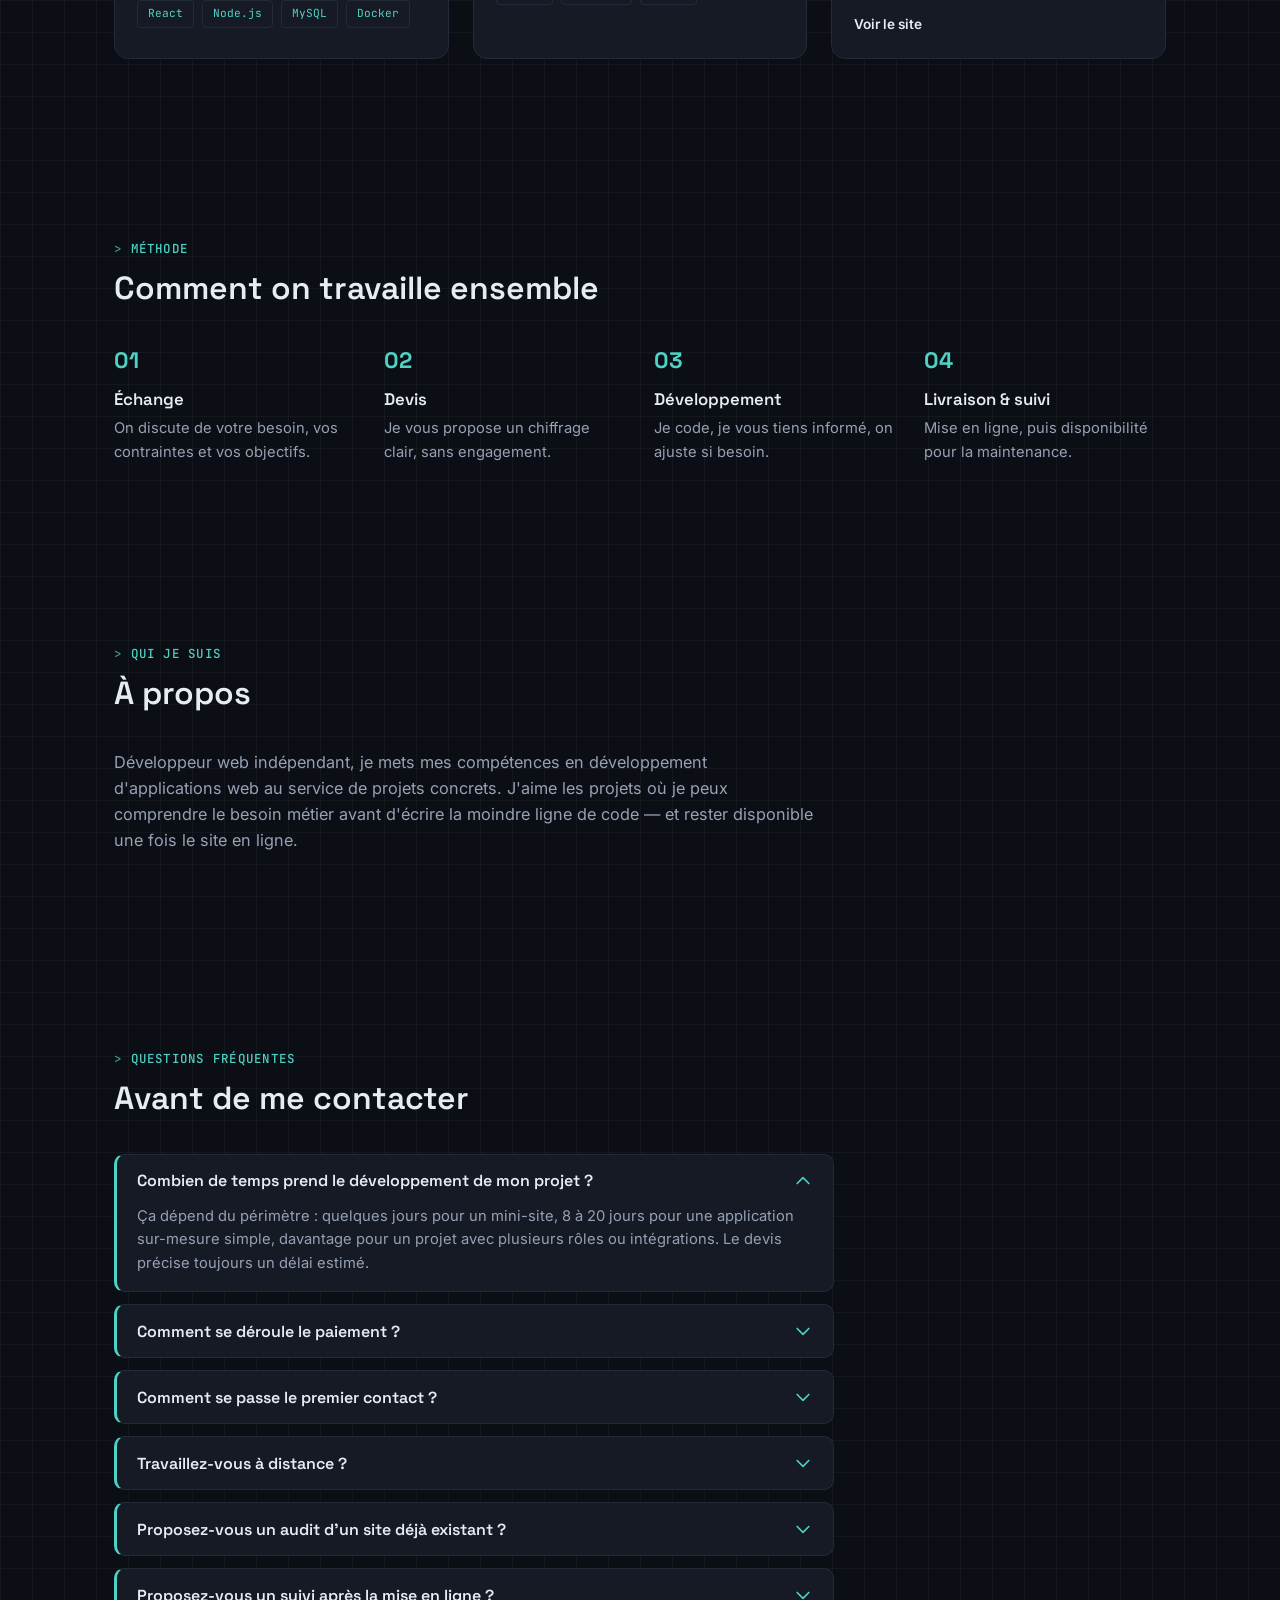
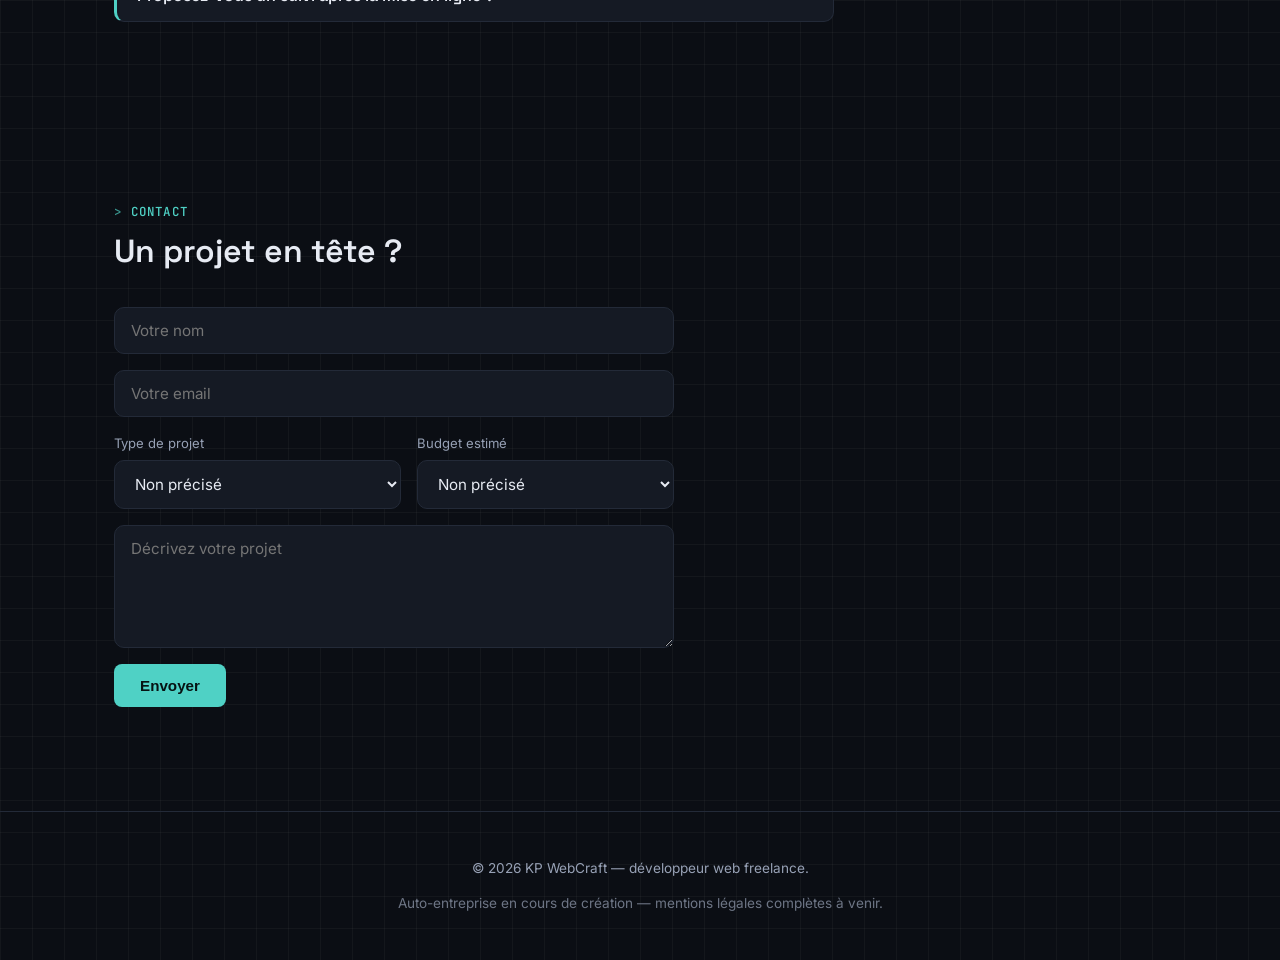
==== commit d46e7f32: "changement prix et logo" ====
--- a/index.html
+++ b/index.html
@@ -3,32 +3,32 @@
 <head>
   <meta charset="UTF-8" />
   <meta name="viewport" content="width=device-width, initial-scale=1.0" />
-  <title>Kaïs Padrines — Développeur Web Freelance</title>
-  <meta name="description" content="Développeur web freelance : création et maintenance d'applications web sur mesure." />
-
-  <!-- TODO: remplacer par le vrai nom de domaine une fois en ligne -->
-  <link rel="canonical" href="https://www.kais-padrines.fr/" />
+  <title>KP WebCraft — Développeur Web Freelance</title>
+  <meta name="description" content="KP WebCraft : développement et maintenance d'applications web sur mesure par Kaïs Padrines, développeur freelance." />
+
+  <!-- TODO: remplacer par le vrai nom de domaine une fois acheté -->
+  <link rel="canonical" href="https://www.kpwebcraft.fr/" />
 
   <!-- Open Graph / réseaux sociaux -->
   <meta property="og:type" content="website" />
-  <meta property="og:site_name" content="Kaïs Padrines — Développeur Web Freelance" />
-  <meta property="og:title" content="Kaïs Padrines — Développeur Web Freelance" />
-  <meta property="og:description" content="Développeur web freelance : création et maintenance d'applications web sur mesure." />
-  <meta property="og:image" content="https://www.kais-padrines.fr/image/kp-512.png" />
-  <meta property="og:url" content="https://www.kais-padrines.fr/" />
+  <meta property="og:site_name" content="KP WebCraft" />
+  <meta property="og:title" content="KP WebCraft — Développeur Web Freelance" />
+  <meta property="og:description" content="KP WebCraft : développement et maintenance d'applications web sur mesure par Kaïs Padrines, développeur freelance." />
+  <meta property="og:image" content="https://www.kpwebcraft.fr/image/kp-512.png" />
+  <meta property="og:url" content="https://www.kpwebcraft.fr/" />
   <meta property="og:locale" content="fr_FR" />
 
   <!-- Twitter Card -->
   <meta name="twitter:card" content="summary_large_image" />
-  <meta name="twitter:title" content="Kaïs Padrines — Développeur Web Freelance" />
-  <meta name="twitter:description" content="Développeur web freelance : création et maintenance d'applications web sur mesure." />
-  <meta name="twitter:image" content="https://www.kais-padrines.fr/image/kp-512.png" />
+  <meta name="twitter:title" content="KP WebCraft — Développeur Web Freelance" />
+  <meta name="twitter:description" content="KP WebCraft : développement et maintenance d'applications web sur mesure par Kaïs Padrines, développeur freelance." />
+  <meta name="twitter:image" content="https://www.kpwebcraft.fr/image/kp-512.png" />
 
   <!-- Favicons -->
-  <link rel="icon" href="favicon.ico" sizes="any" />
-  <link rel="icon" href="image/favicon-32x32.png" type="image/png" sizes="32x32" />
-  <link rel="icon" href="image/favicon-16x16.png" type="image/png" sizes="16x16" />
-  <link rel="apple-touch-icon" href="image/apple-touch-icon.png" />
+  <link rel="icon" href="favicon.ico?v=3" sizes="any" />
+  <link rel="icon" href="image/favicon-32x32.png?v=3" type="image/png" sizes="32x32" />
+  <link rel="icon" href="image/favicon-16x16.png?v=3" type="image/png" sizes="16x16" />
+  <link rel="apple-touch-icon" href="image/apple-touch-icon.png?v=3" />
   <link rel="manifest" href="manifest.webmanifest" />
   <meta name="theme-color" content="#0b0e14" />
 
@@ -36,10 +36,10 @@
   {
     "@context": "https://schema.org",
     "@type": "ProfessionalService",
-    "name": "Kaïs Padrines — Développeur Web Freelance",
-    "url": "https://www.kais-padrines.fr/",
-    "image": "https://www.kais-padrines.fr/image/kp-512.png",
-    "description": "Développeur web freelance : création et maintenance d'applications web sur mesure.",
+    "name": "KP WebCraft",
+    "url": "https://www.kpwebcraft.fr/",
+    "image": "https://www.kpwebcraft.fr/image/kp-512.png",
+    "description": "Développement et maintenance d'applications web sur mesure.",
     "areaServed": "FR",
     "founder": {
       "@type": "Person",
@@ -59,7 +59,7 @@
 
   <header class="navbar">
     <div class="nav-inner">
-      <a href="#accueil" class="logo">Kaïs<span>.dev</span></a>
+      <a href="#accueil" class="logo"><img src="image/kp-webcraft-icon.png" alt="KP WebCraft" class="logo-img" /></a>
       <button type="button" class="nav-toggle" aria-expanded="false" aria-controls="primary-nav" aria-label="Ouvrir le menu">
         <span class="nav-toggle-bar"></span>
         <span class="nav-toggle-bar"></span>
@@ -150,38 +150,35 @@
       <div class="cards pricing-grid">
         <article class="card pricing-card">
           <h3>Landing page / mini-site simple</h3>
-          <p class="price">800 – 1 800 €</p>
+          <p class="price">À partir de 500 €</p>
           <p>Une bonne porte d'entrée pour une présence en ligne rapide.</p>
         </article>
         <article class="card pricing-card">
           <h3>Appli web sur-mesure simple</h3>
           <p class="pricing-subtext">CRUD, back-office, authentification basique</p>
-          <p class="price">2 500 – 6 000 €</p>
+          <p class="price">À partir de 2 000 €</p>
           <p>Environ 8 à 20 jours de développement selon le périmètre.</p>
         </article>
         <article class="card pricing-card">
           <h3>Appli sur-mesure standard</h3>
           <p class="pricing-subtext">Dashboard, plusieurs rôles, BDD relationnelle</p>
-          <p class="price">6 000 – 15 000 €</p>
+          <p class="price">À partir de 5 000 €</p>
           <p>Selon la complexité des rôles et des données.</p>
         </article>
         <article class="card pricing-card">
           <h3>Appli complexe</h3>
           <p class="pricing-subtext">API tierces, paiement, intégrations multiples</p>
-          <p class="price">15 000 €+</p>
+          <p class="price">À partir de 15 000 €</p>
           <p>Chiffrage détaillé au cas par cas, avec marge d'imprévu.</p>
         </article>
-        <article class="card pricing-card">
+      </div>
+      <article class="card pricing-card pricing-maintenance">
+        <div class="pricing-maintenance-info">
           <h3>Maintenance / évolutions mensuelles</h3>
-          <p class="price">150 – 500 €/mois ou au TJM</p>
           <p>Contrat reconductible, adapté à votre volume de demandes.</p>
-        </article>
-        <article class="card pricing-card">
-          <h3>Audit / conseil technique</h3>
-          <p class="price">Sur devis</p>
-          <p>À la demi-journée ou à l'heure. Analyse d'un projet existant, recommandations techniques.</p>
-        </article>
-      </div>
+        </div>
+        <p class="price">À partir de 100 €/mois</p>
+      </article>
       <p class="pricing-note">
         Ces montants sont donnés à titre indicatif : le prix final dépend du périmètre exact de votre projet.
         <a href="#contact">Demandez un devis</a> pour un chiffrage précis et sans engagement.
@@ -405,7 +402,6 @@
               <option value="Application sur-mesure standard">Application sur-mesure standard</option>
               <option value="Application complexe">Application complexe</option>
               <option value="Maintenance / évolutions">Maintenance / évolutions</option>
-              <option value="Audit / conseil technique">Audit / conseil technique</option>
               <option value="Autre / je ne sais pas encore">Autre / je ne sais pas encore</option>
             </select>
           </div>
@@ -413,9 +409,9 @@
             <label for="budget">Budget estimé</label>
             <select id="budget" name="budget">
               <option value="">Non précisé</option>
-              <option value="Moins de 1 800 €">Moins de 1 800 €</option>
-              <option value="1 800 – 6 000 €">1 800 – 6 000 €</option>
-              <option value="6 000 – 15 000 €">6 000 – 15 000 €</option>
+              <option value="Moins de 1 000 €">Moins de 1 000 €</option>
+              <option value="1 000 – 5 000 €">1 000 – 5 000 €</option>
+              <option value="5 000 – 15 000 €">5 000 – 15 000 €</option>
               <option value="15 000 € et plus">15 000 € et plus</option>
               <option value="À définir ensemble">À définir ensemble</option>
             </select>
@@ -437,7 +433,7 @@
   </main>
 
   <footer class="site-footer">
-    <p>© 2026 Kaïs Padrines — Développeur web freelance.</p>
+    <p>© 2026 KP WebCraft — développeur web freelance.</p>
     <p class="legal-note">Auto-entreprise en cours de création — mentions légales complètes à venir.</p>
   </footer>
 
--- a/styles.css
+++ b/styles.css
@@ -100,10 +100,18 @@
 
 .logo {
   font-size: 1.2rem;
+  display: flex;
+  align-items: center;
 }
 
 .logo span {
   color: var(--accent);
+}
+
+.logo-img {
+  height: 44px;
+  width: auto;
+  display: block;
 }
 
 .navbar nav ul {
@@ -326,7 +334,28 @@
 }
 
 .pricing-grid {
-  grid-template-columns: repeat(auto-fit, minmax(260px, 1fr));
+  grid-template-columns: repeat(2, minmax(240px, 1fr));
+}
+
+.pricing-maintenance {
+  margin-top: 24px;
+  border-left: 3px solid var(--accent);
+  display: flex;
+  align-items: center;
+  justify-content: space-between;
+  gap: 24px;
+  flex-wrap: wrap;
+}
+
+.pricing-maintenance-info p {
+  color: var(--text-muted);
+  font-size: 0.92rem;
+  margin: 4px 0 0;
+}
+
+.pricing-maintenance .price {
+  margin: 0;
+  white-space: nowrap;
 }
 
 .pricing-card h3 {
@@ -368,7 +397,7 @@
 
 /* Stack */
 .stack-section {
-  overflow: hidden;
+  overflow-x: hidden;
 }
 
 .stack-intro {
@@ -379,7 +408,9 @@
 
 .marquee {
   width: 100%;
-  overflow: hidden;
+  overflow-x: hidden;
+  overflow-y: visible;
+  padding-top: 10px;
   -webkit-mask-image: linear-gradient(to right, transparent, black 8%, black 92%, transparent);
   mask-image: linear-gradient(to right, transparent, black 8%, black 92%, transparent);
 }
@@ -710,6 +741,20 @@
   opacity: 0.7;
 }
 
+/* Scroll reveal */
+@media (prefers-reduced-motion: no-preference) {
+  .reveal {
+    opacity: 0;
+    transform: translateY(28px);
+    transition: opacity 0.6s ease, transform 0.6s ease;
+  }
+
+  .reveal.visible {
+    opacity: 1;
+    transform: translateY(0);
+  }
+}
+
 /* Responsive */
 @media (max-width: 860px) {
   .hero {
@@ -777,4 +822,13 @@
     flex-direction: column;
     gap: 16px;
   }
-}
+
+  .pricing-grid {
+    grid-template-columns: 1fr;
+  }
+
+  .pricing-maintenance {
+    flex-direction: column;
+    align-items: flex-start;
+  }
+}
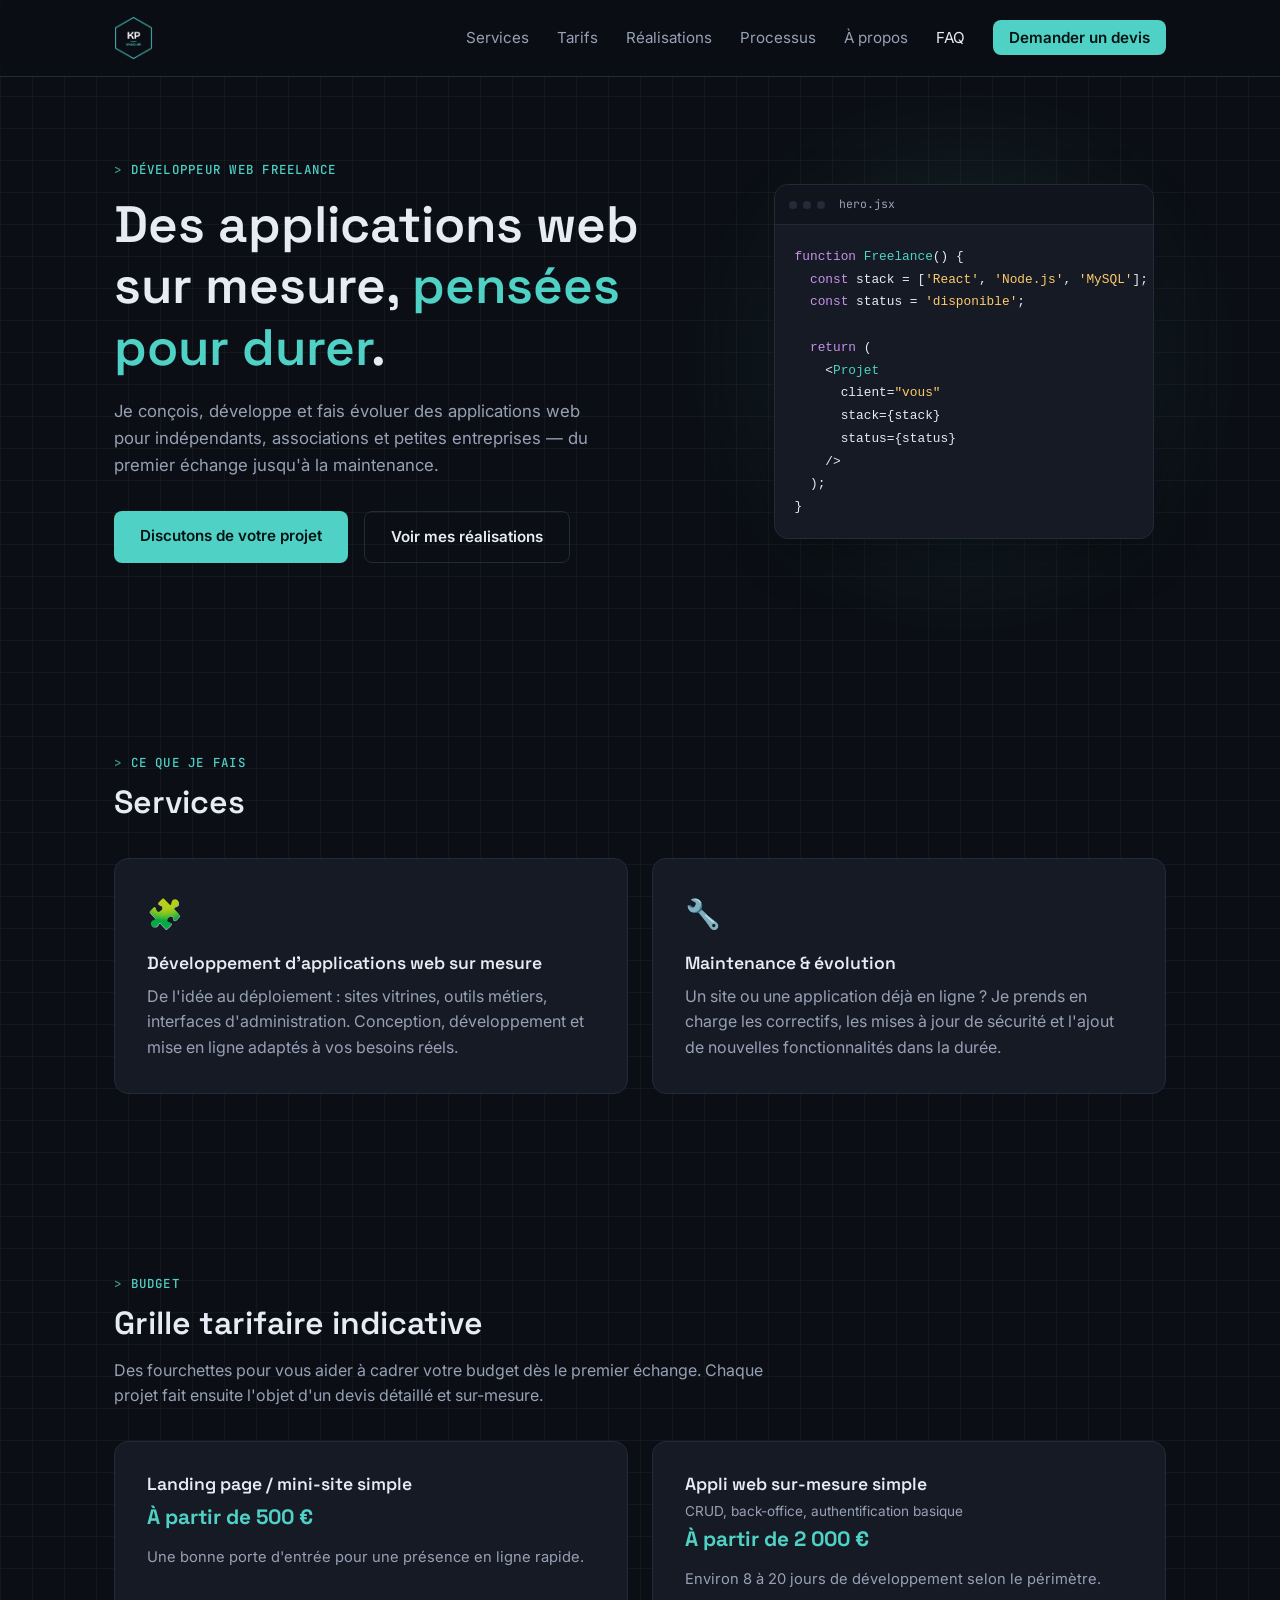
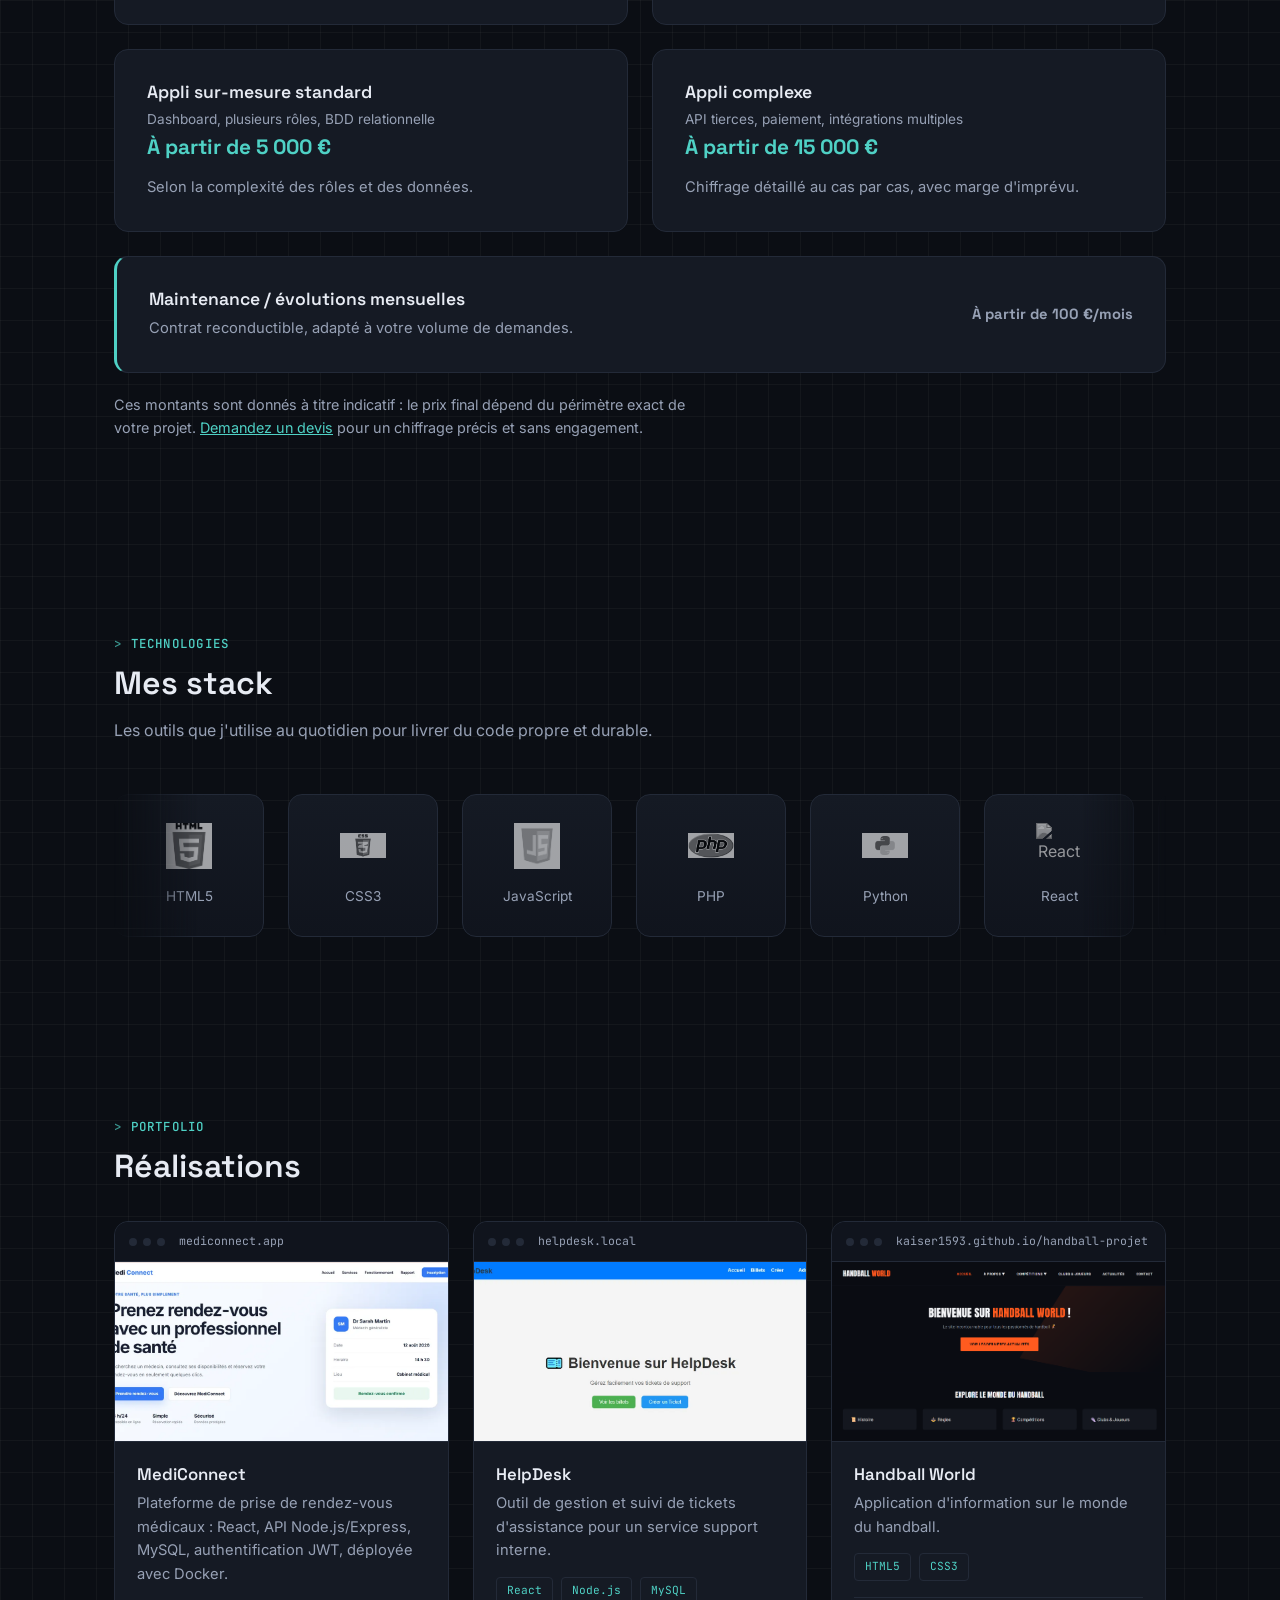
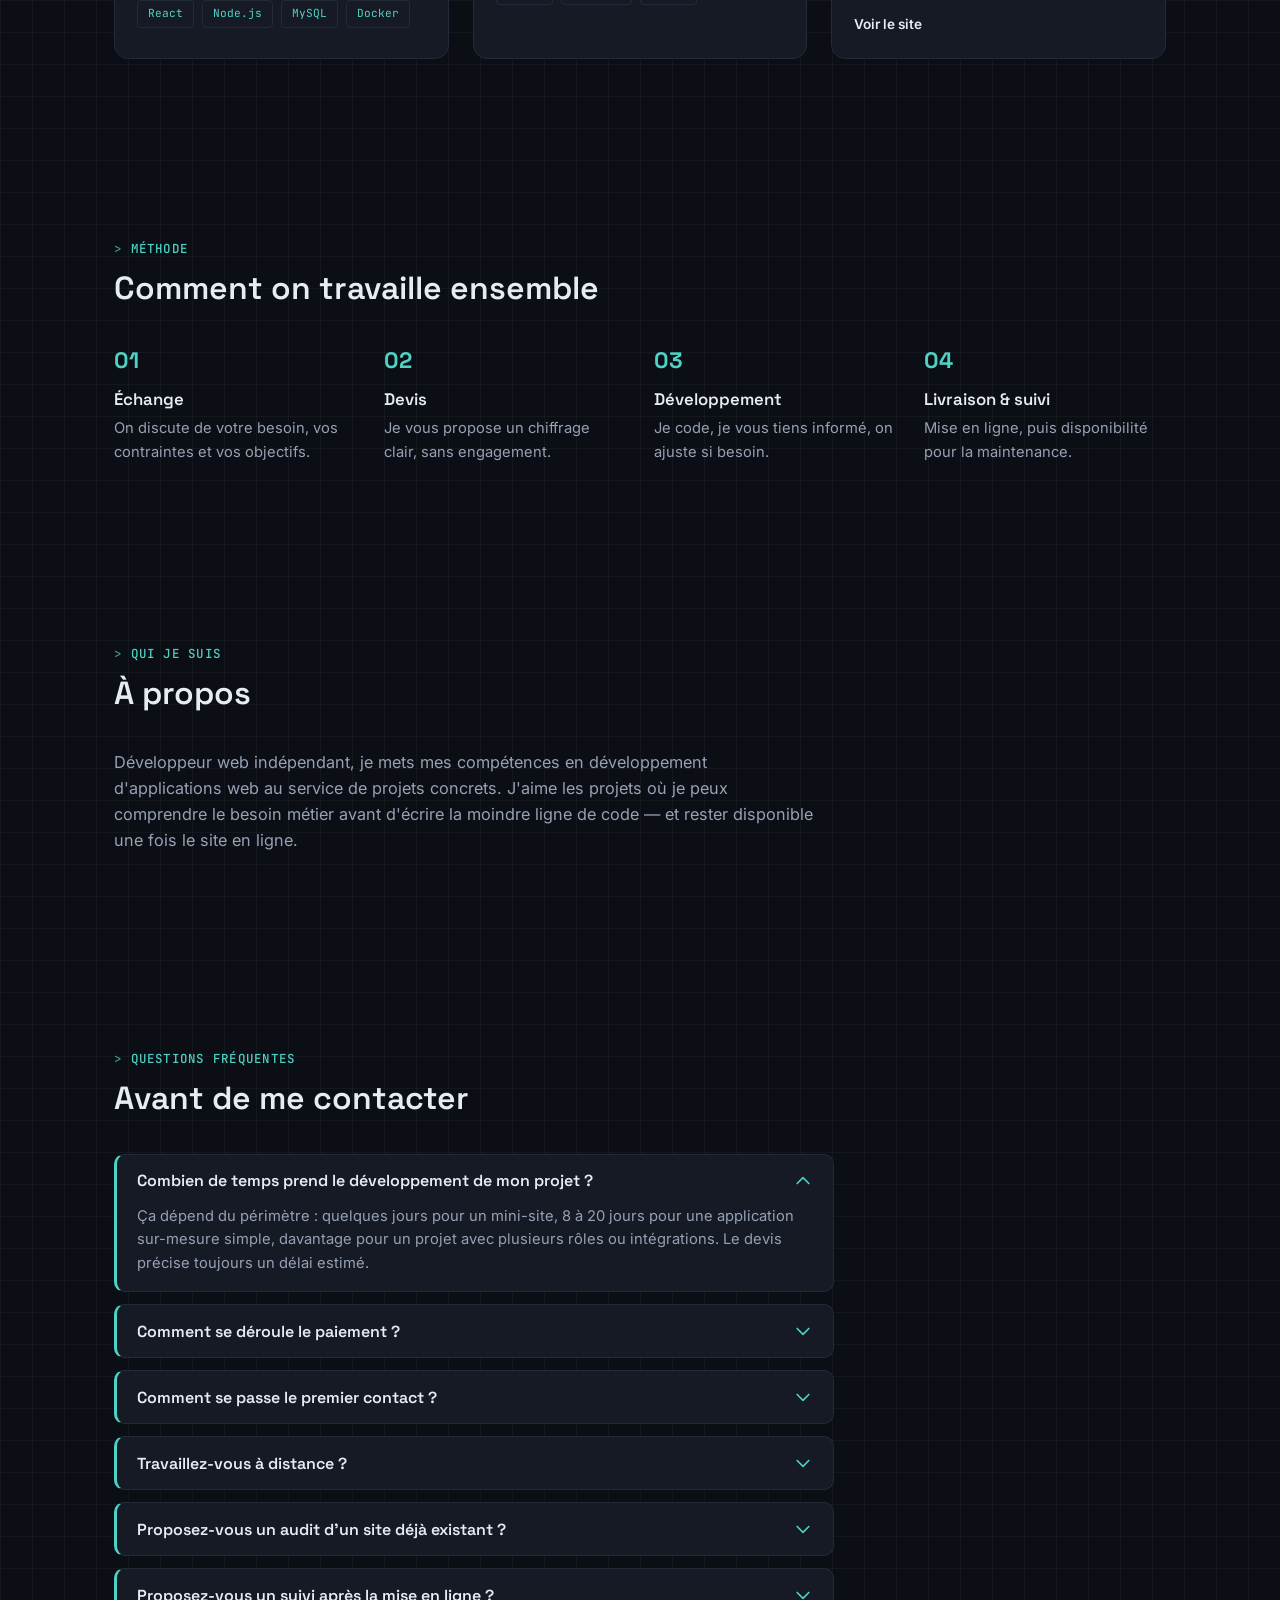
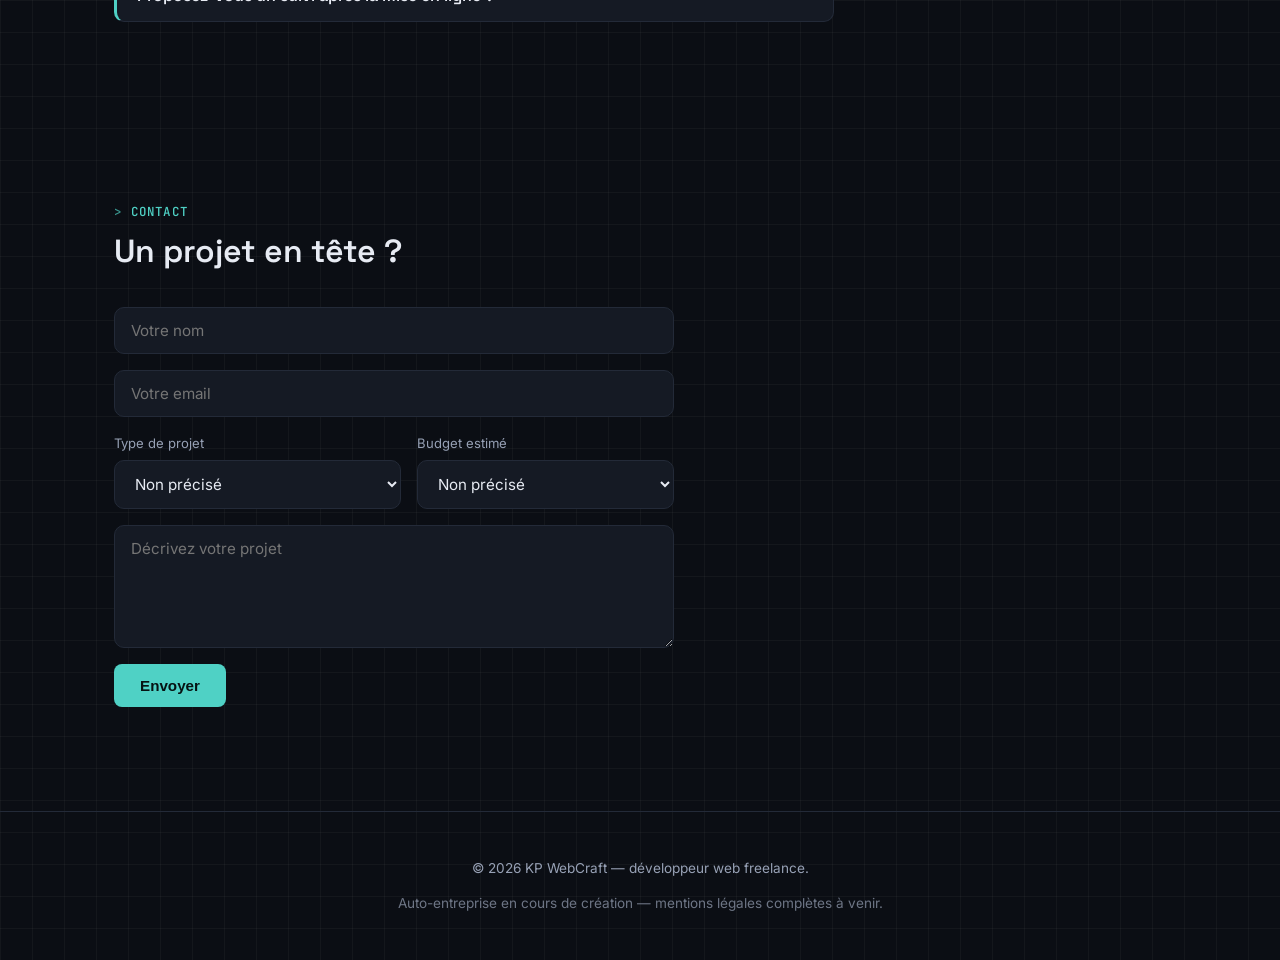
==== commit 1c03b30e: "maj logo" ====
--- a/index.html
+++ b/index.html
@@ -25,10 +25,10 @@
   <meta name="twitter:image" content="https://www.kpwebcraft.fr/image/kp-512.png" />
 
   <!-- Favicons -->
-  <link rel="icon" href="favicon.ico?v=3" sizes="any" />
-  <link rel="icon" href="image/favicon-32x32.png?v=3" type="image/png" sizes="32x32" />
-  <link rel="icon" href="image/favicon-16x16.png?v=3" type="image/png" sizes="16x16" />
-  <link rel="apple-touch-icon" href="image/apple-touch-icon.png?v=3" />
+  <link rel="icon" href="favicon.ico?v=4" sizes="any" />
+  <link rel="icon" href="image/favicon-32x32.png?v=4" type="image/png" sizes="32x32" />
+  <link rel="icon" href="image/favicon-16x16.png?v=4" type="image/png" sizes="16x16" />
+  <link rel="apple-touch-icon" href="image/apple-touch-icon.png?v=4" />
   <link rel="manifest" href="manifest.webmanifest" />
   <meta name="theme-color" content="#0b0e14" />
 
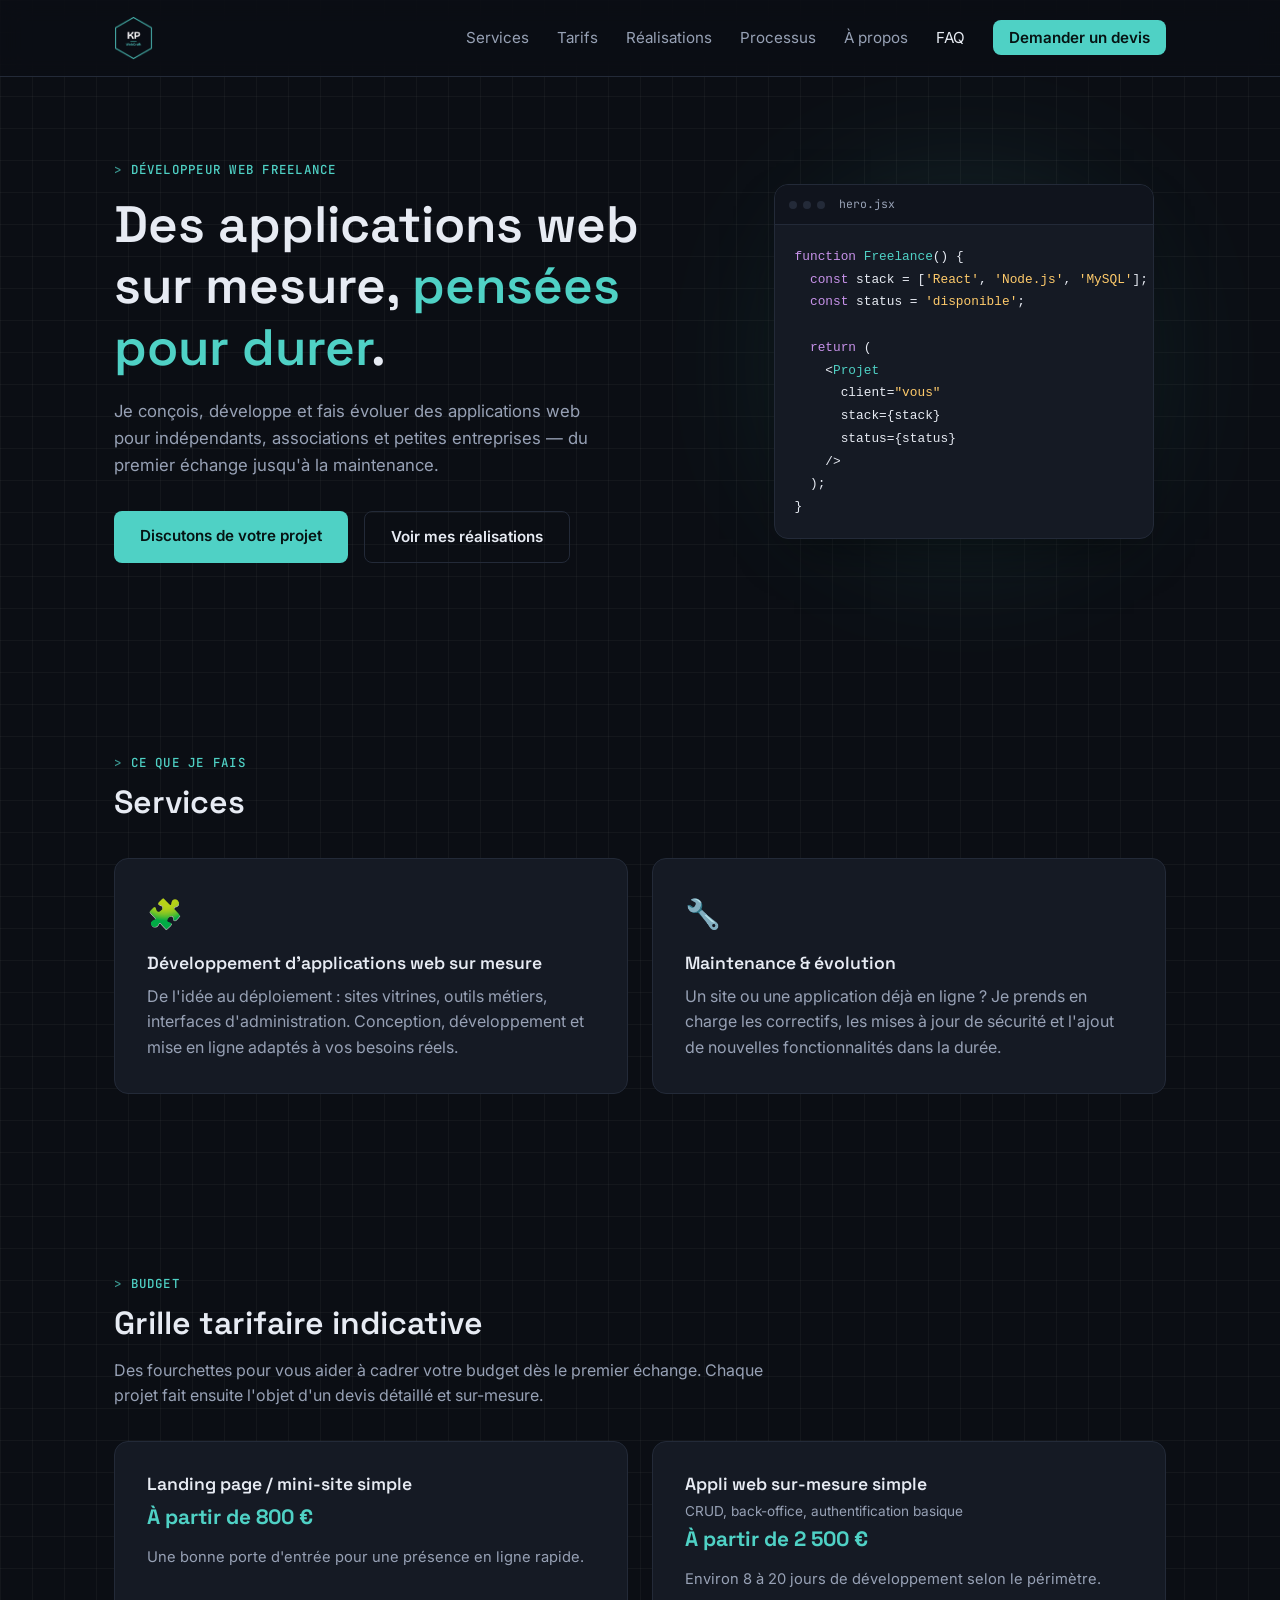
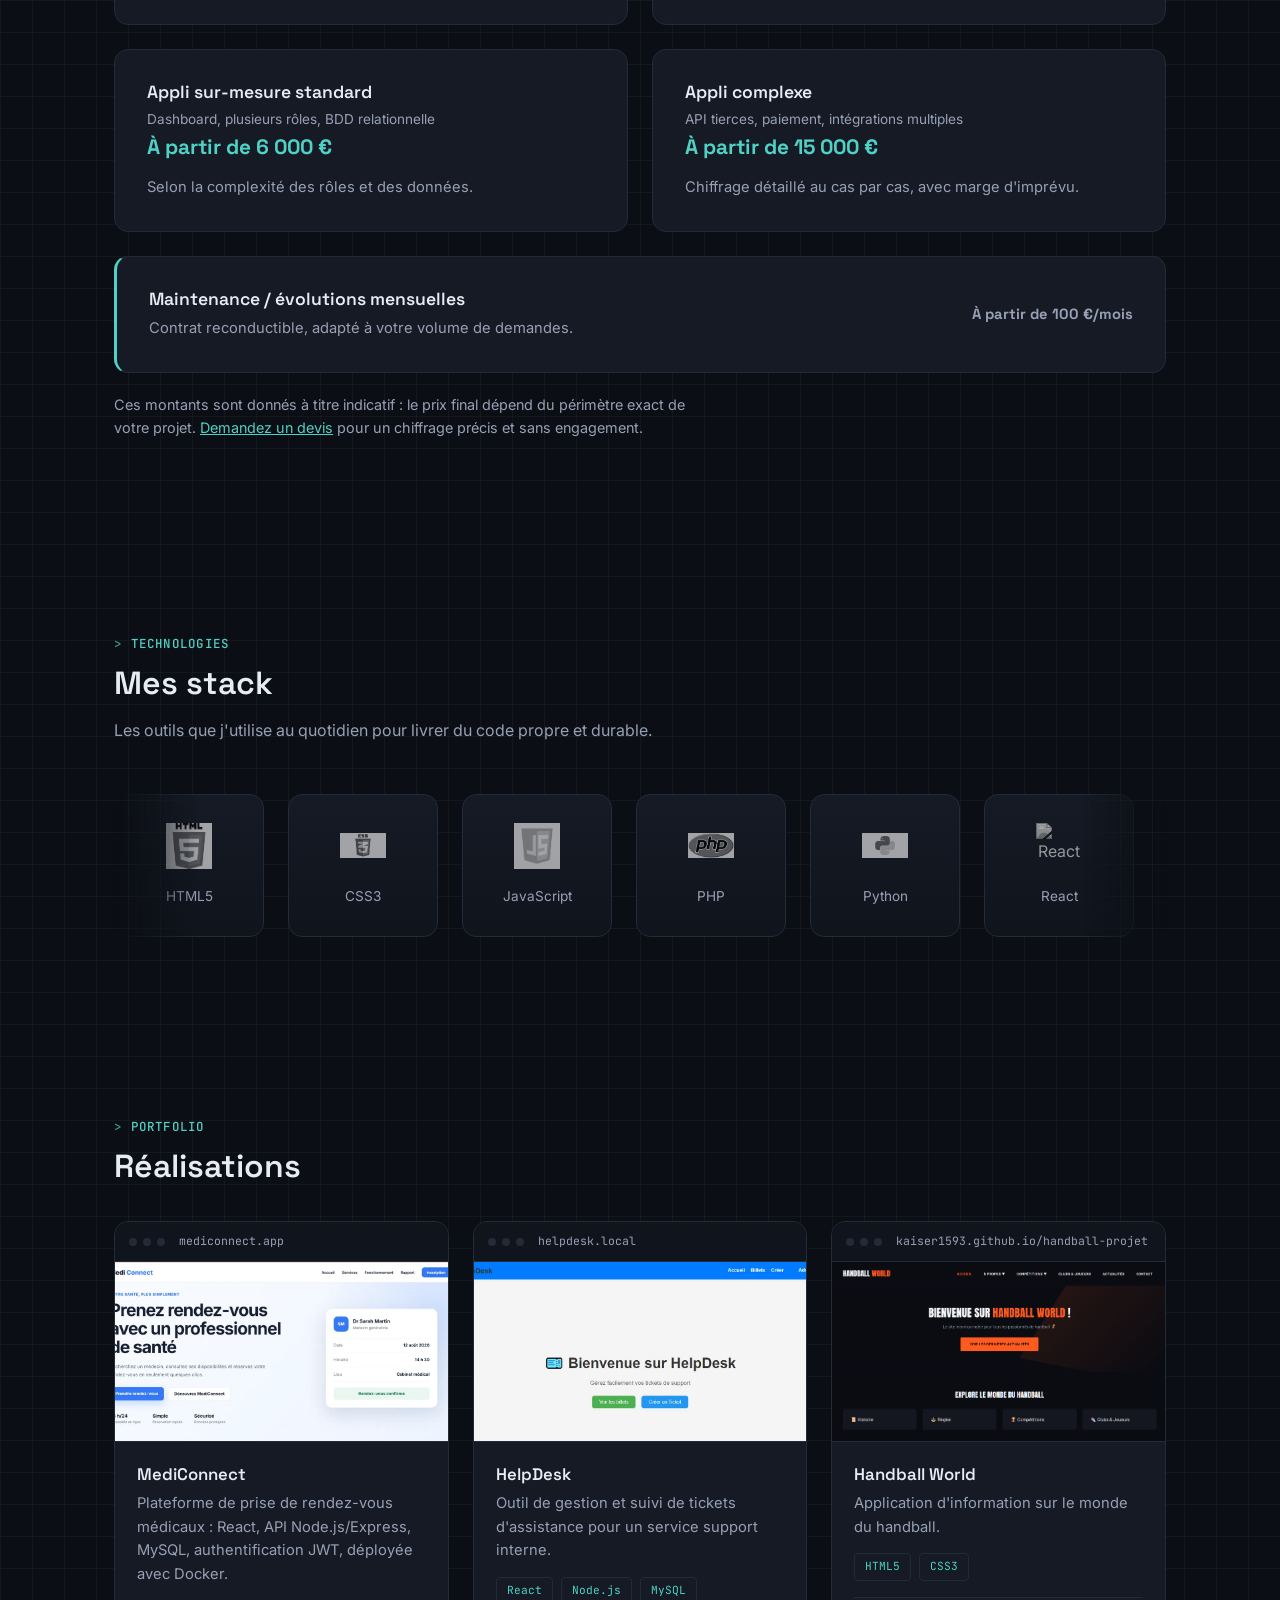
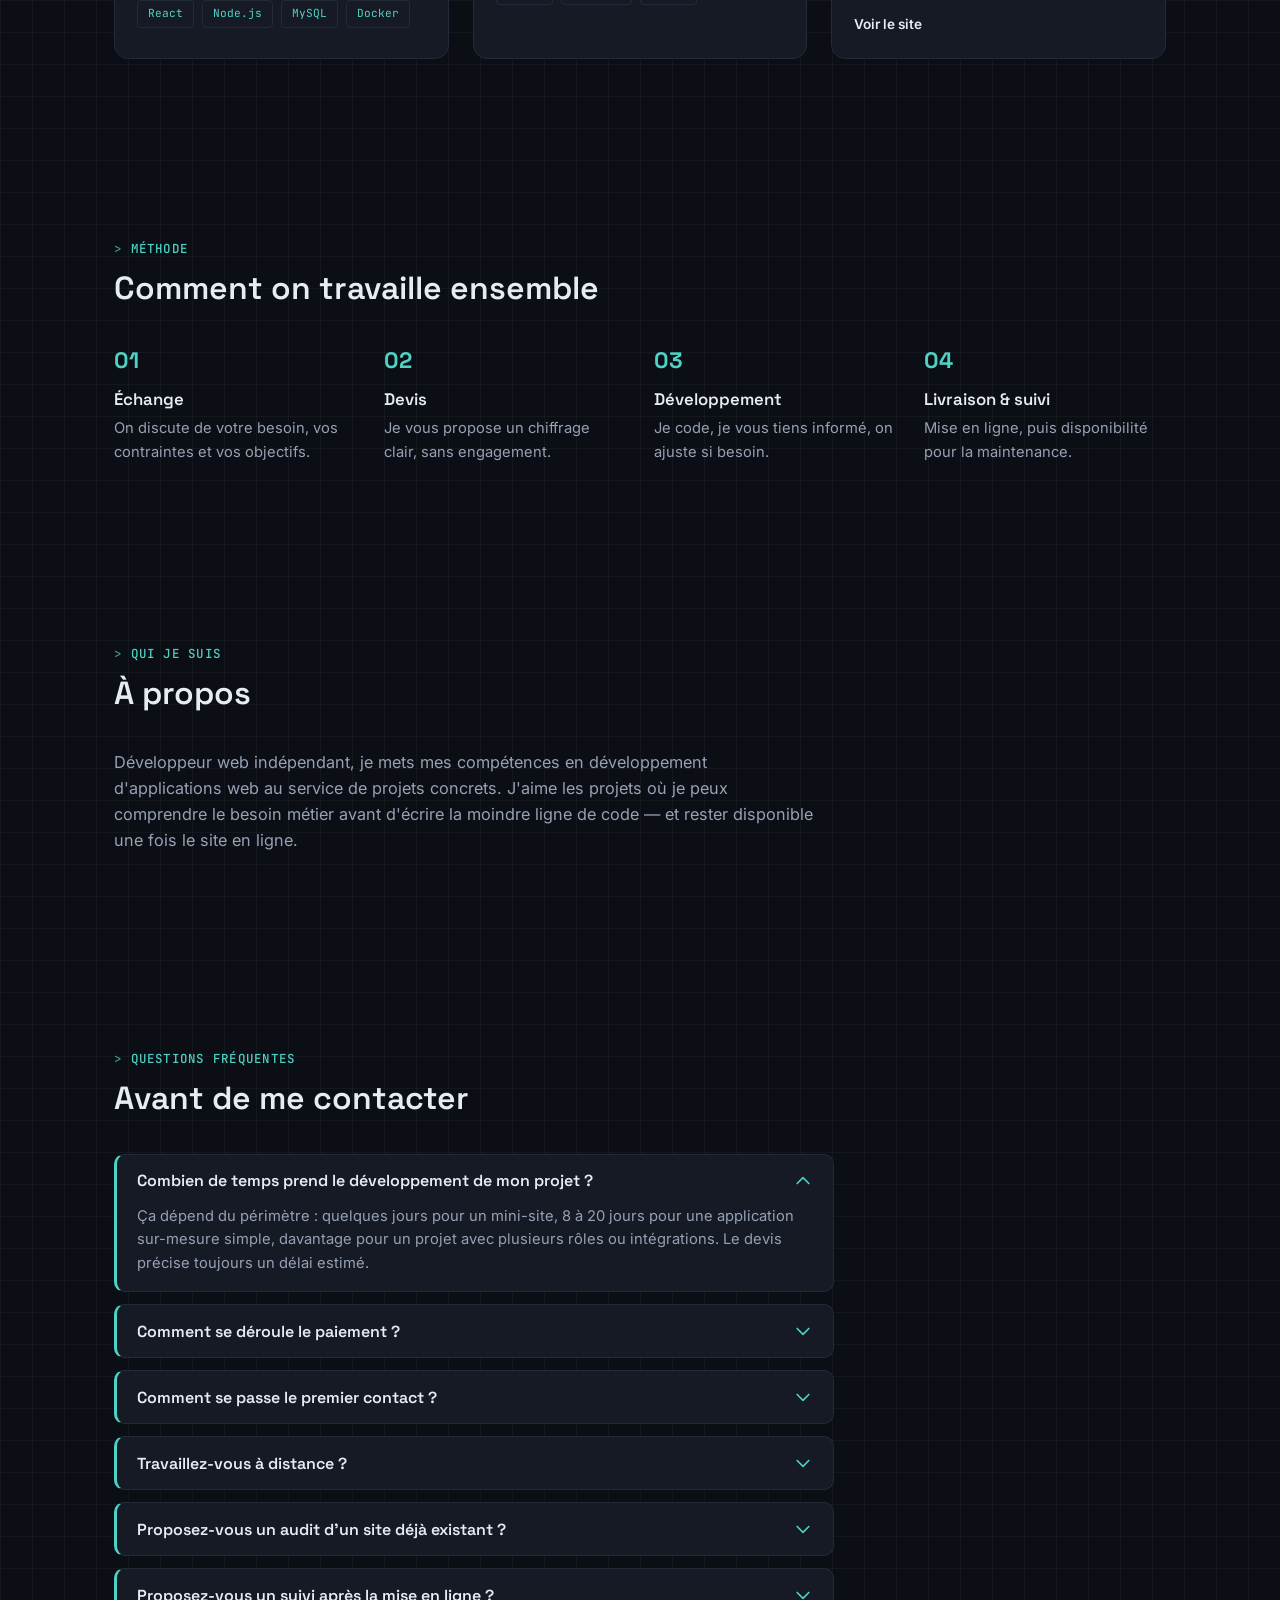
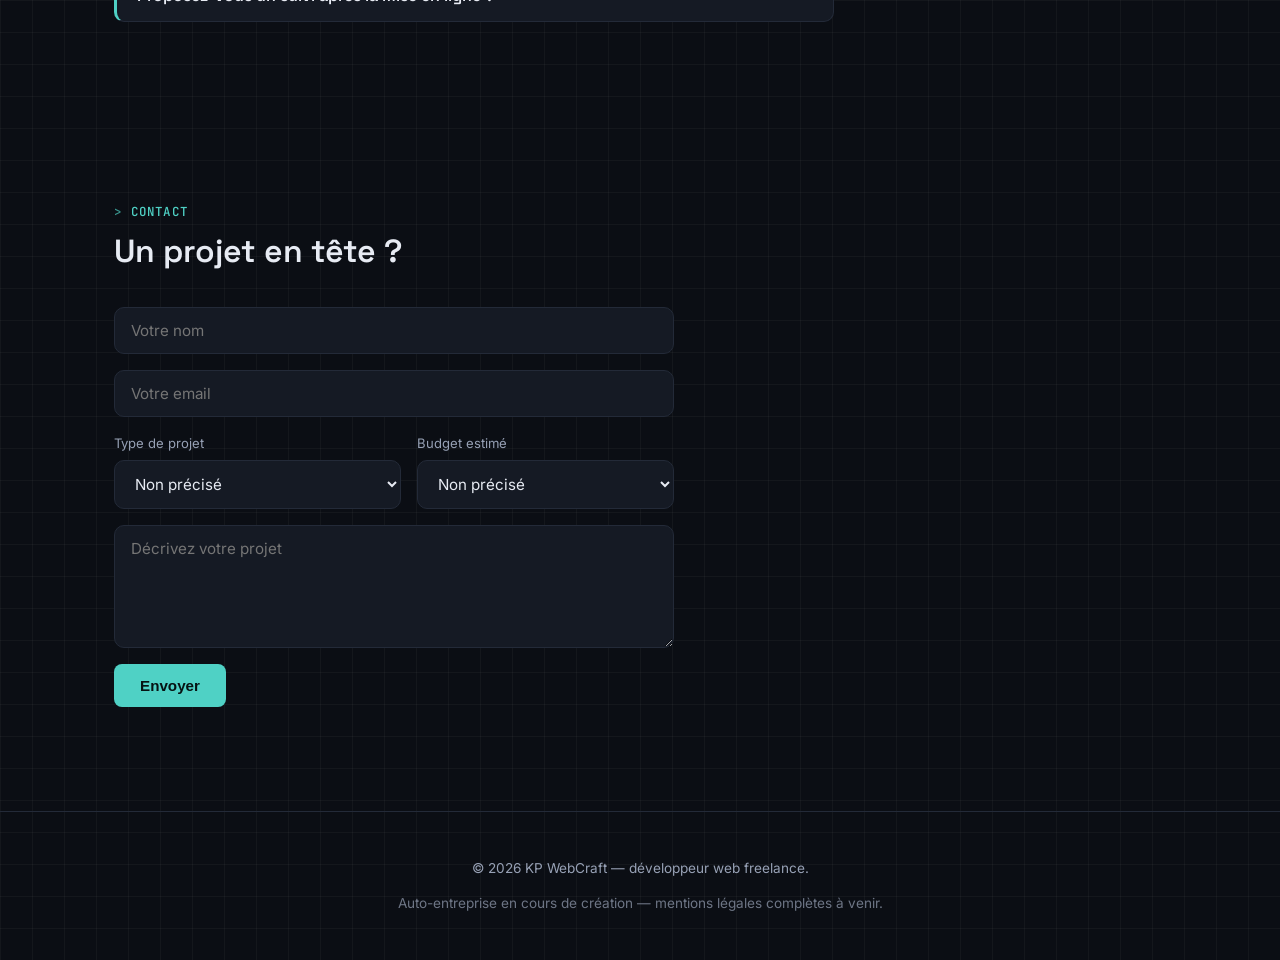
==== commit c82aae7d: "prix" ====
--- a/index.html
+++ b/index.html
@@ -6,23 +6,23 @@
   <title>KP WebCraft — Développeur Web Freelance</title>
   <meta name="description" content="KP WebCraft : développement et maintenance d'applications web sur mesure par Kaïs Padrines, développeur freelance." />
 
-  <!-- TODO: remplacer par le vrai nom de domaine une fois acheté -->
-  <link rel="canonical" href="https://www.kpwebcraft.fr/" />
+  <!-- TODO: remplacer par le vrai nom de domaine une fois acheté (kpwebcraft.fr) -->
+  <link rel="canonical" href="https://kaiser1593.github.io/porfolio-auto/" />
 
   <!-- Open Graph / réseaux sociaux -->
   <meta property="og:type" content="website" />
   <meta property="og:site_name" content="KP WebCraft" />
   <meta property="og:title" content="KP WebCraft — Développeur Web Freelance" />
   <meta property="og:description" content="KP WebCraft : développement et maintenance d'applications web sur mesure par Kaïs Padrines, développeur freelance." />
-  <meta property="og:image" content="https://www.kpwebcraft.fr/image/kp-512.png" />
-  <meta property="og:url" content="https://www.kpwebcraft.fr/" />
+  <meta property="og:image" content="https://kaiser1593.github.io/porfolio-auto/image/kp-512.png" />
+  <meta property="og:url" content="https://kaiser1593.github.io/porfolio-auto/" />
   <meta property="og:locale" content="fr_FR" />
 
   <!-- Twitter Card -->
   <meta name="twitter:card" content="summary_large_image" />
   <meta name="twitter:title" content="KP WebCraft — Développeur Web Freelance" />
   <meta name="twitter:description" content="KP WebCraft : développement et maintenance d'applications web sur mesure par Kaïs Padrines, développeur freelance." />
-  <meta name="twitter:image" content="https://www.kpwebcraft.fr/image/kp-512.png" />
+  <meta name="twitter:image" content="https://kaiser1593.github.io/porfolio-auto/image/kp-512.png" />
 
   <!-- Favicons -->
   <link rel="icon" href="favicon.ico?v=4" sizes="any" />
@@ -37,8 +37,8 @@
     "@context": "https://schema.org",
     "@type": "ProfessionalService",
     "name": "KP WebCraft",
-    "url": "https://www.kpwebcraft.fr/",
-    "image": "https://www.kpwebcraft.fr/image/kp-512.png",
+    "url": "https://kaiser1593.github.io/porfolio-auto/",
+    "image": "https://kaiser1593.github.io/porfolio-auto/image/kp-512.png",
     "description": "Développement et maintenance d'applications web sur mesure.",
     "areaServed": "FR",
     "founder": {
@@ -150,19 +150,19 @@
       <div class="cards pricing-grid">
         <article class="card pricing-card">
           <h3>Landing page / mini-site simple</h3>
-          <p class="price">À partir de 500 €</p>
+          <p class="price">À partir de 800 €</p>
           <p>Une bonne porte d'entrée pour une présence en ligne rapide.</p>
         </article>
         <article class="card pricing-card">
           <h3>Appli web sur-mesure simple</h3>
           <p class="pricing-subtext">CRUD, back-office, authentification basique</p>
-          <p class="price">À partir de 2 000 €</p>
+          <p class="price">À partir de 2 500 €</p>
           <p>Environ 8 à 20 jours de développement selon le périmètre.</p>
         </article>
         <article class="card pricing-card">
           <h3>Appli sur-mesure standard</h3>
           <p class="pricing-subtext">Dashboard, plusieurs rôles, BDD relationnelle</p>
-          <p class="price">À partir de 5 000 €</p>
+          <p class="price">À partir de 6 000 €</p>
           <p>Selon la complexité des rôles et des données.</p>
         </article>
         <article class="card pricing-card">
@@ -439,5 +439,9 @@
 
   <script src="https://cdn.emailjs.com/dist/email.min.js"></script>
   <script src="script.js"></script>
+
+  <!-- TODO: créer un compte gratuit sur goatcounter.com, puis remplacer TONCODE ci-dessous
+       par le sous-domaine donné (ex: kpwebcraft.goatcounter.com) pour activer les stats de visite -->
+  <!-- <script data-goatcounter="https://TONCODE.goatcounter.com/count" async src="//gc.zgo.at/count.js"></script> -->
 </body>
 </html>
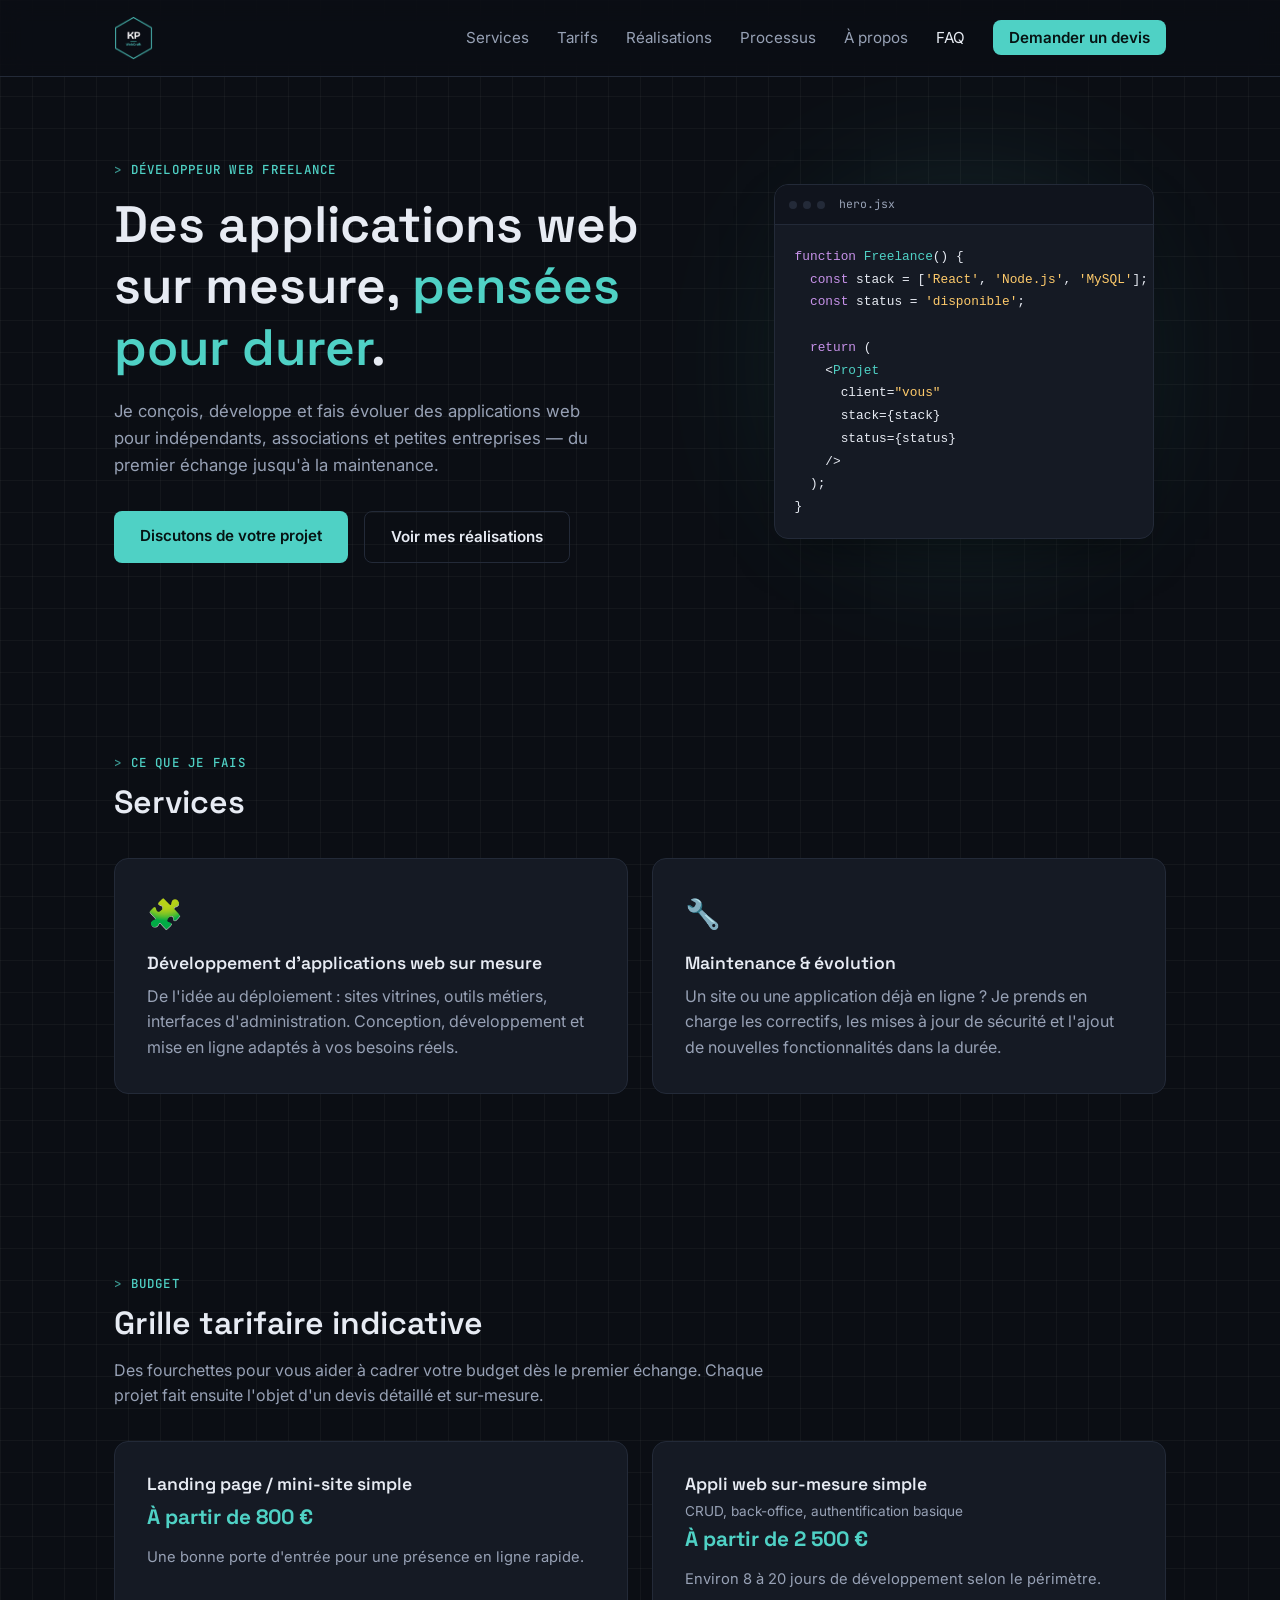
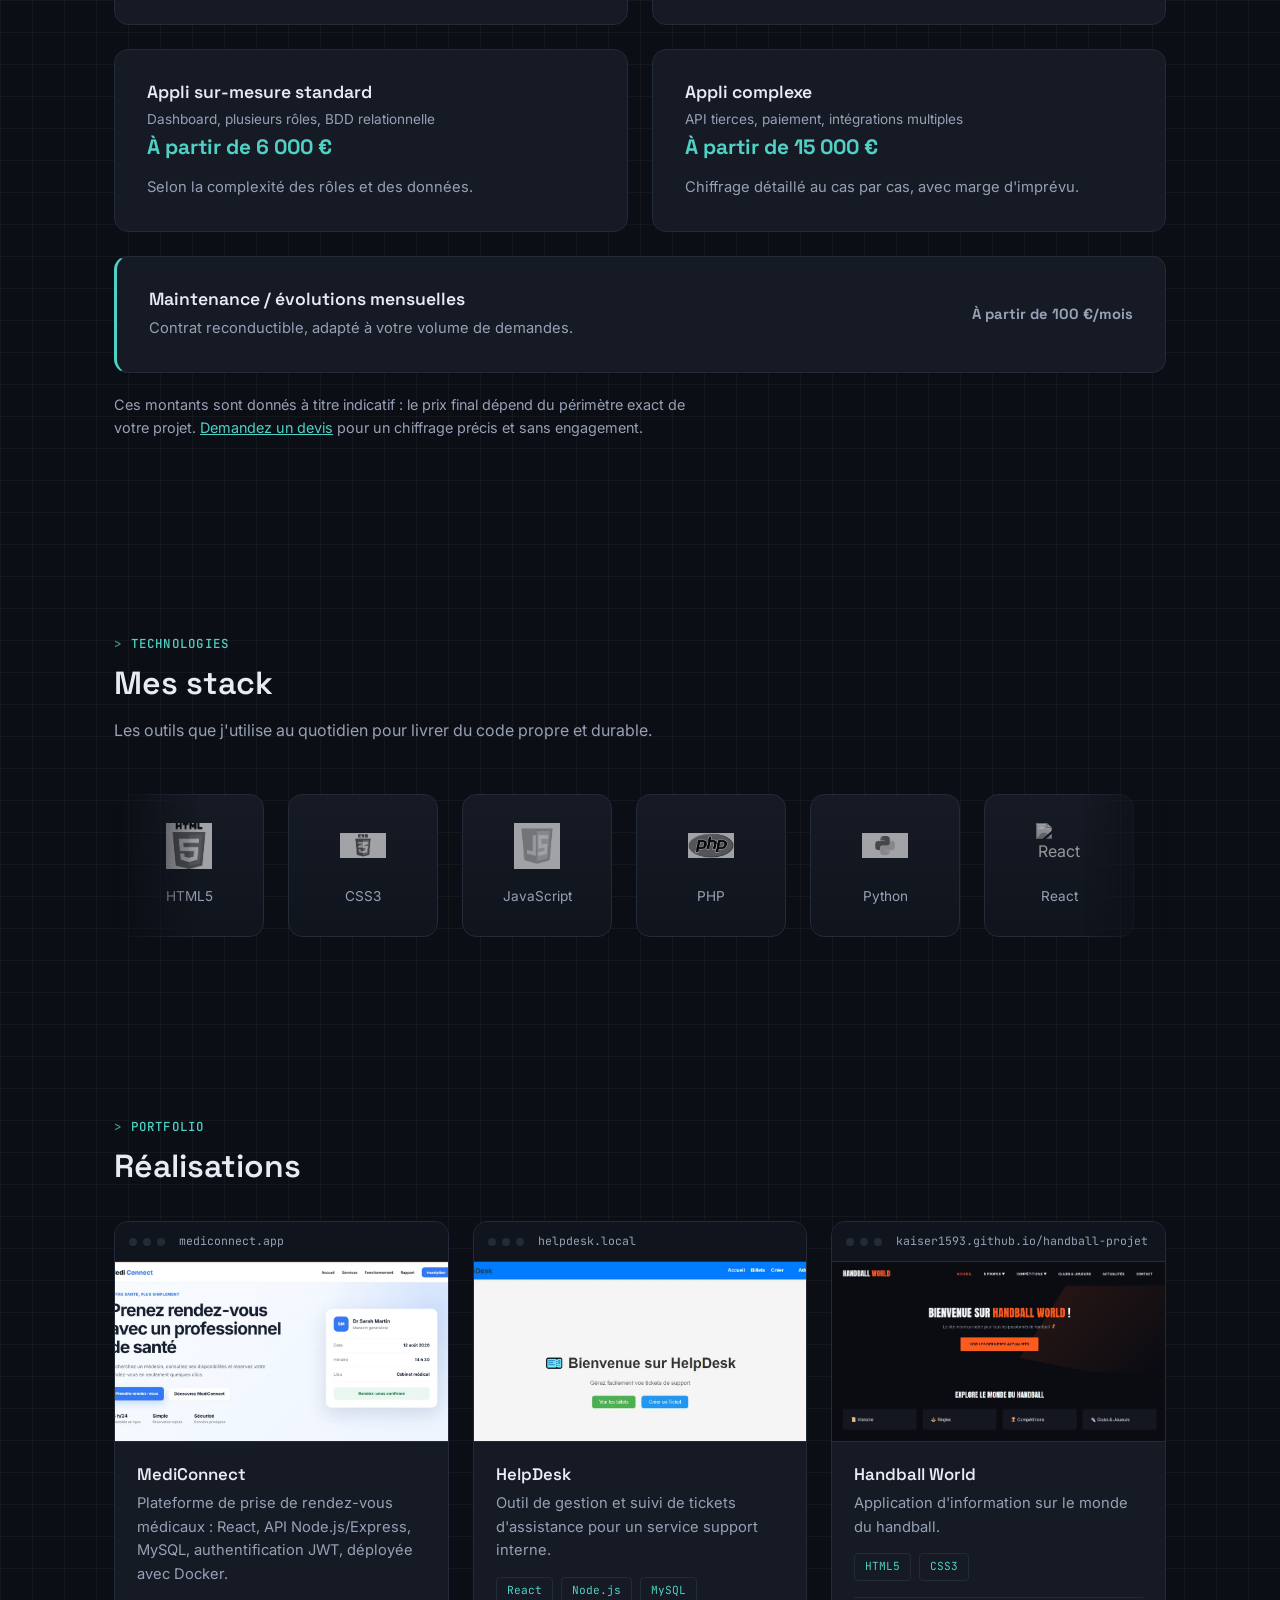
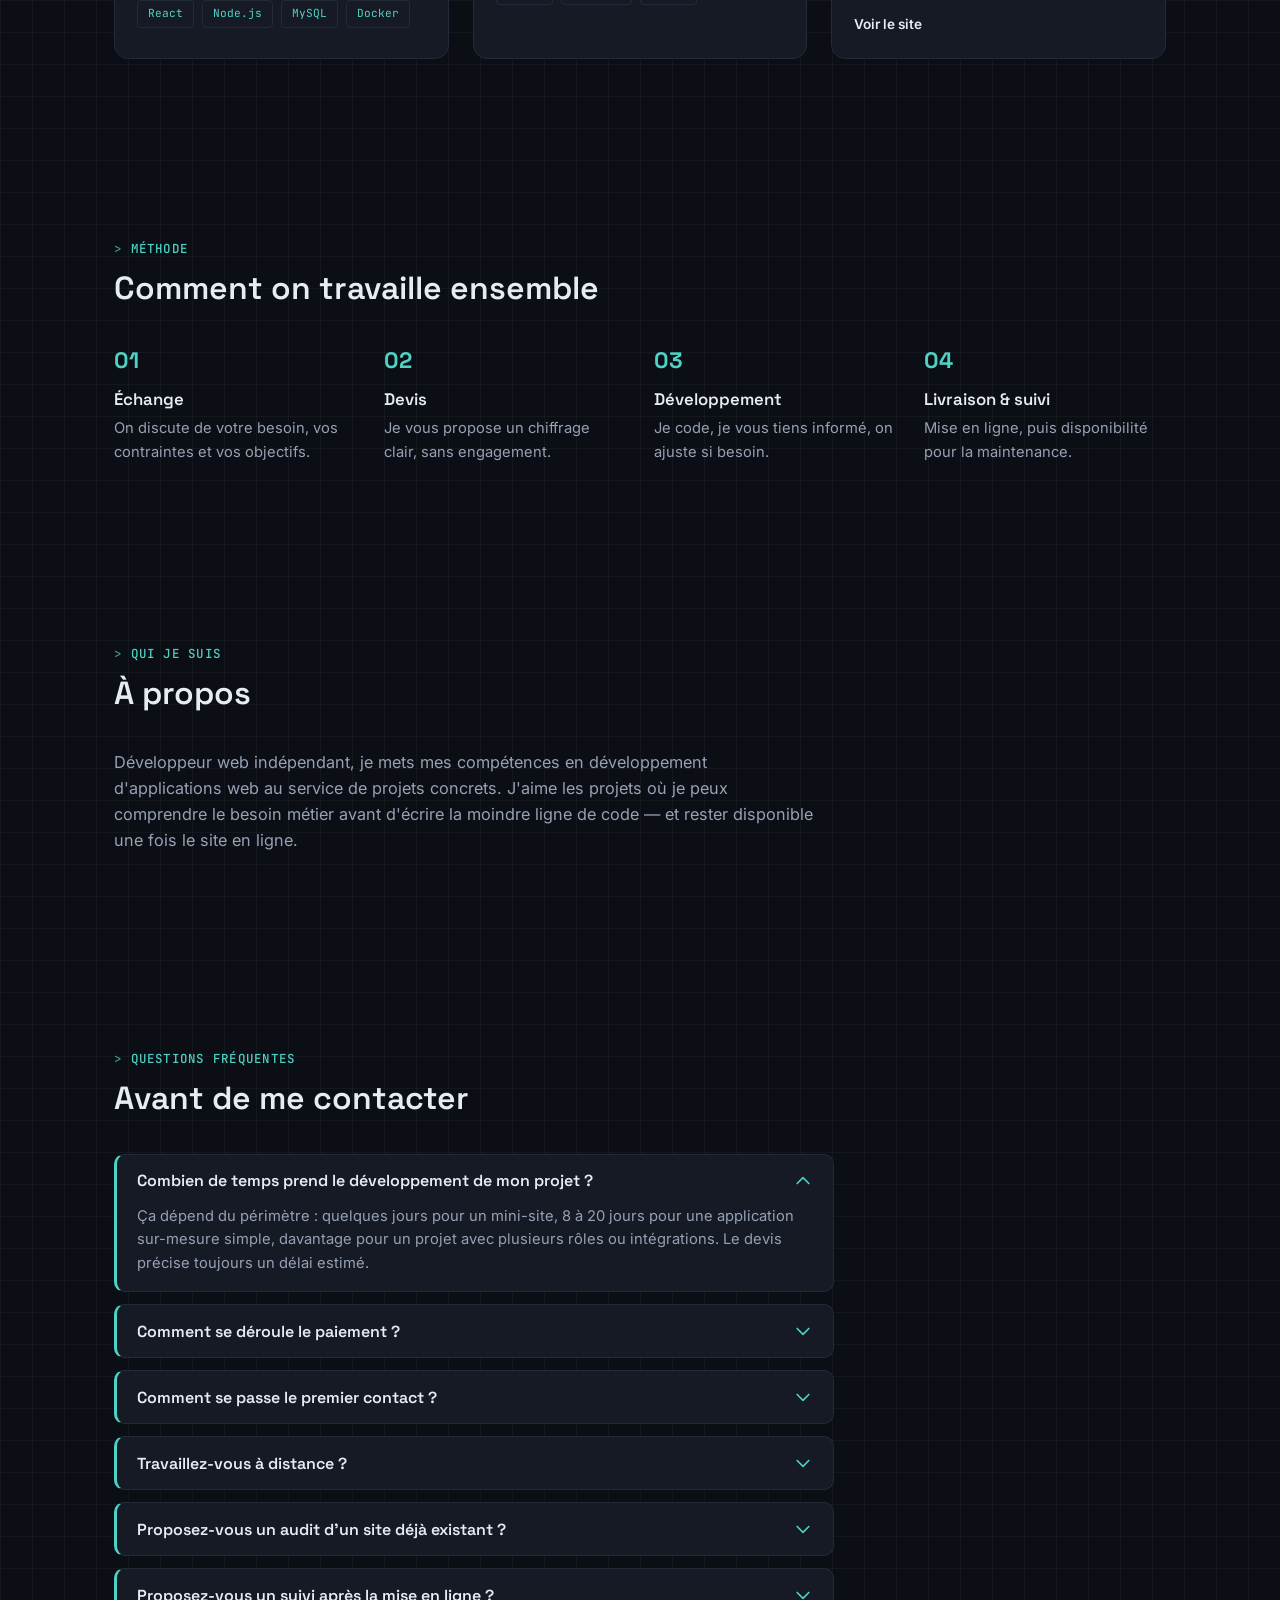
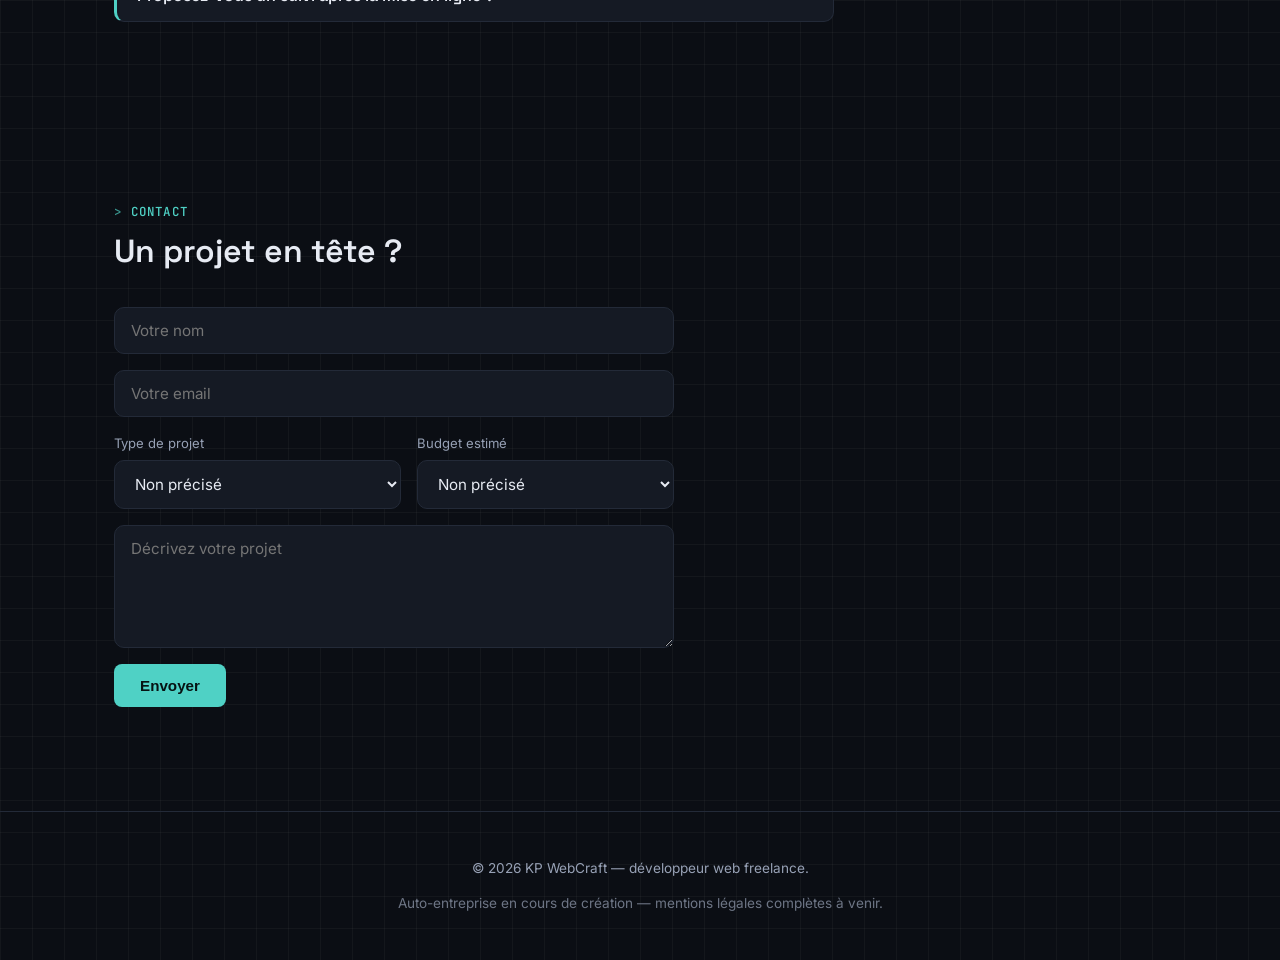
==== commit a2a4caeb: "corrections" ====
--- a/index.html
+++ b/index.html
@@ -261,7 +261,7 @@
             <span class="chrome-dot"></span><span class="chrome-dot"></span><span class="chrome-dot"></span>
             <span class="chrome-url">kaiser1593.github.io/handball-projet</span>
           </div>
-          <img src="projet/hand.png" alt="Page d'accueil du site Handball World" loading="lazy" width="1891" height="858" />
+          <img src="projet/hand.jpg" alt="Page d'accueil du site Handball World" loading="lazy" width="1891" height="858" />
           <div class="project-info">
             <h3>Handball World</h3>
             <p>Application d'information sur le monde du handball.</p>
@@ -410,8 +410,8 @@
             <select id="budget" name="budget">
               <option value="">Non précisé</option>
               <option value="Moins de 1 000 €">Moins de 1 000 €</option>
-              <option value="1 000 – 5 000 €">1 000 – 5 000 €</option>
-              <option value="5 000 – 15 000 €">5 000 – 15 000 €</option>
+              <option value="1 000 – 6 000 €">1 000 – 6 000 €</option>
+              <option value="6 000 – 15 000 €">6 000 – 15 000 €</option>
               <option value="15 000 € et plus">15 000 € et plus</option>
               <option value="À définir ensemble">À définir ensemble</option>
             </select>
--- a/styles.css
+++ b/styles.css
@@ -714,6 +714,7 @@
 #contact-form textarea:focus {
   outline: none;
   border-color: var(--accent);
+  box-shadow: 0 0 0 3px var(--accent-soft);
 }
 
 #contact-form button {
@@ -772,7 +773,7 @@
   }
 }
 
-@media (max-width: 640px) {
+@media (max-width: 900px) {
   .nav-toggle {
     display: flex;
   }
@@ -813,7 +814,9 @@
     display: inline-block;
     margin-top: 6px;
   }
-
+}
+
+@media (max-width: 640px) {
   .section {
     padding: 60px 20px;
   }
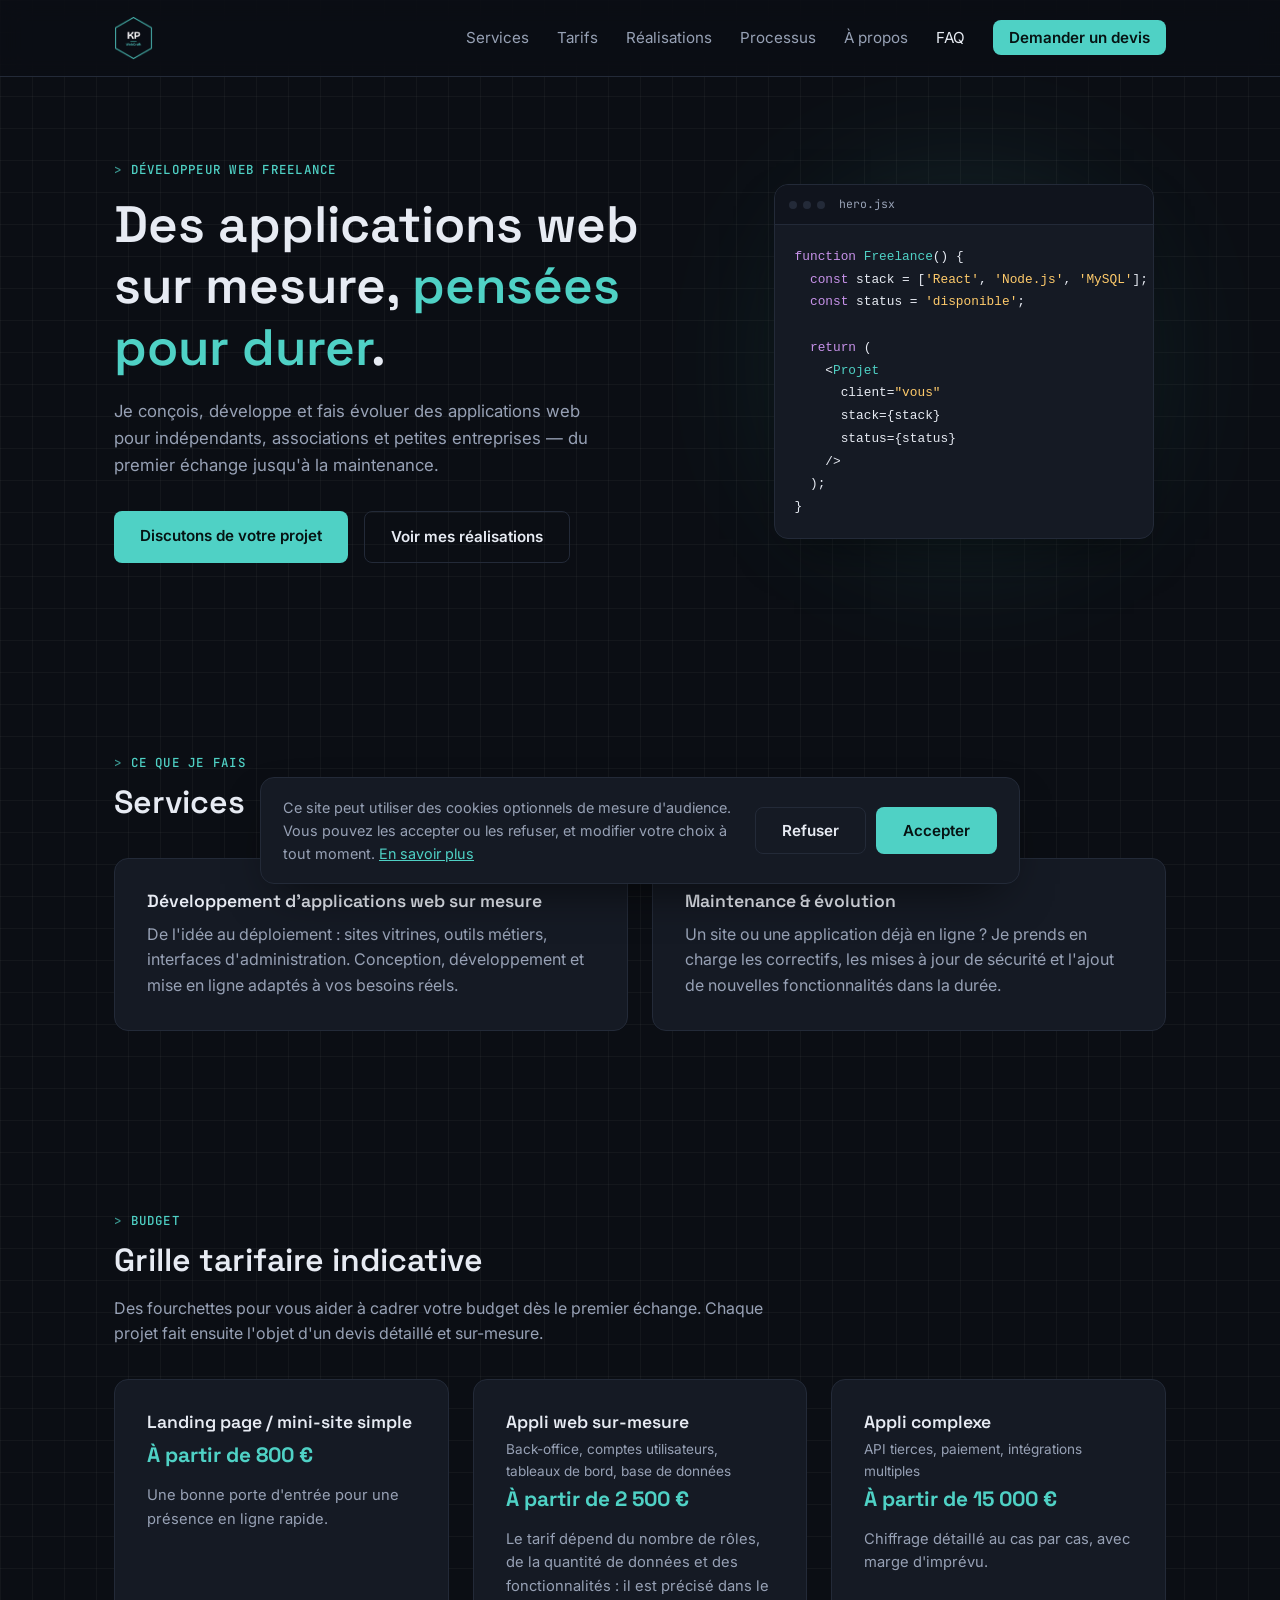
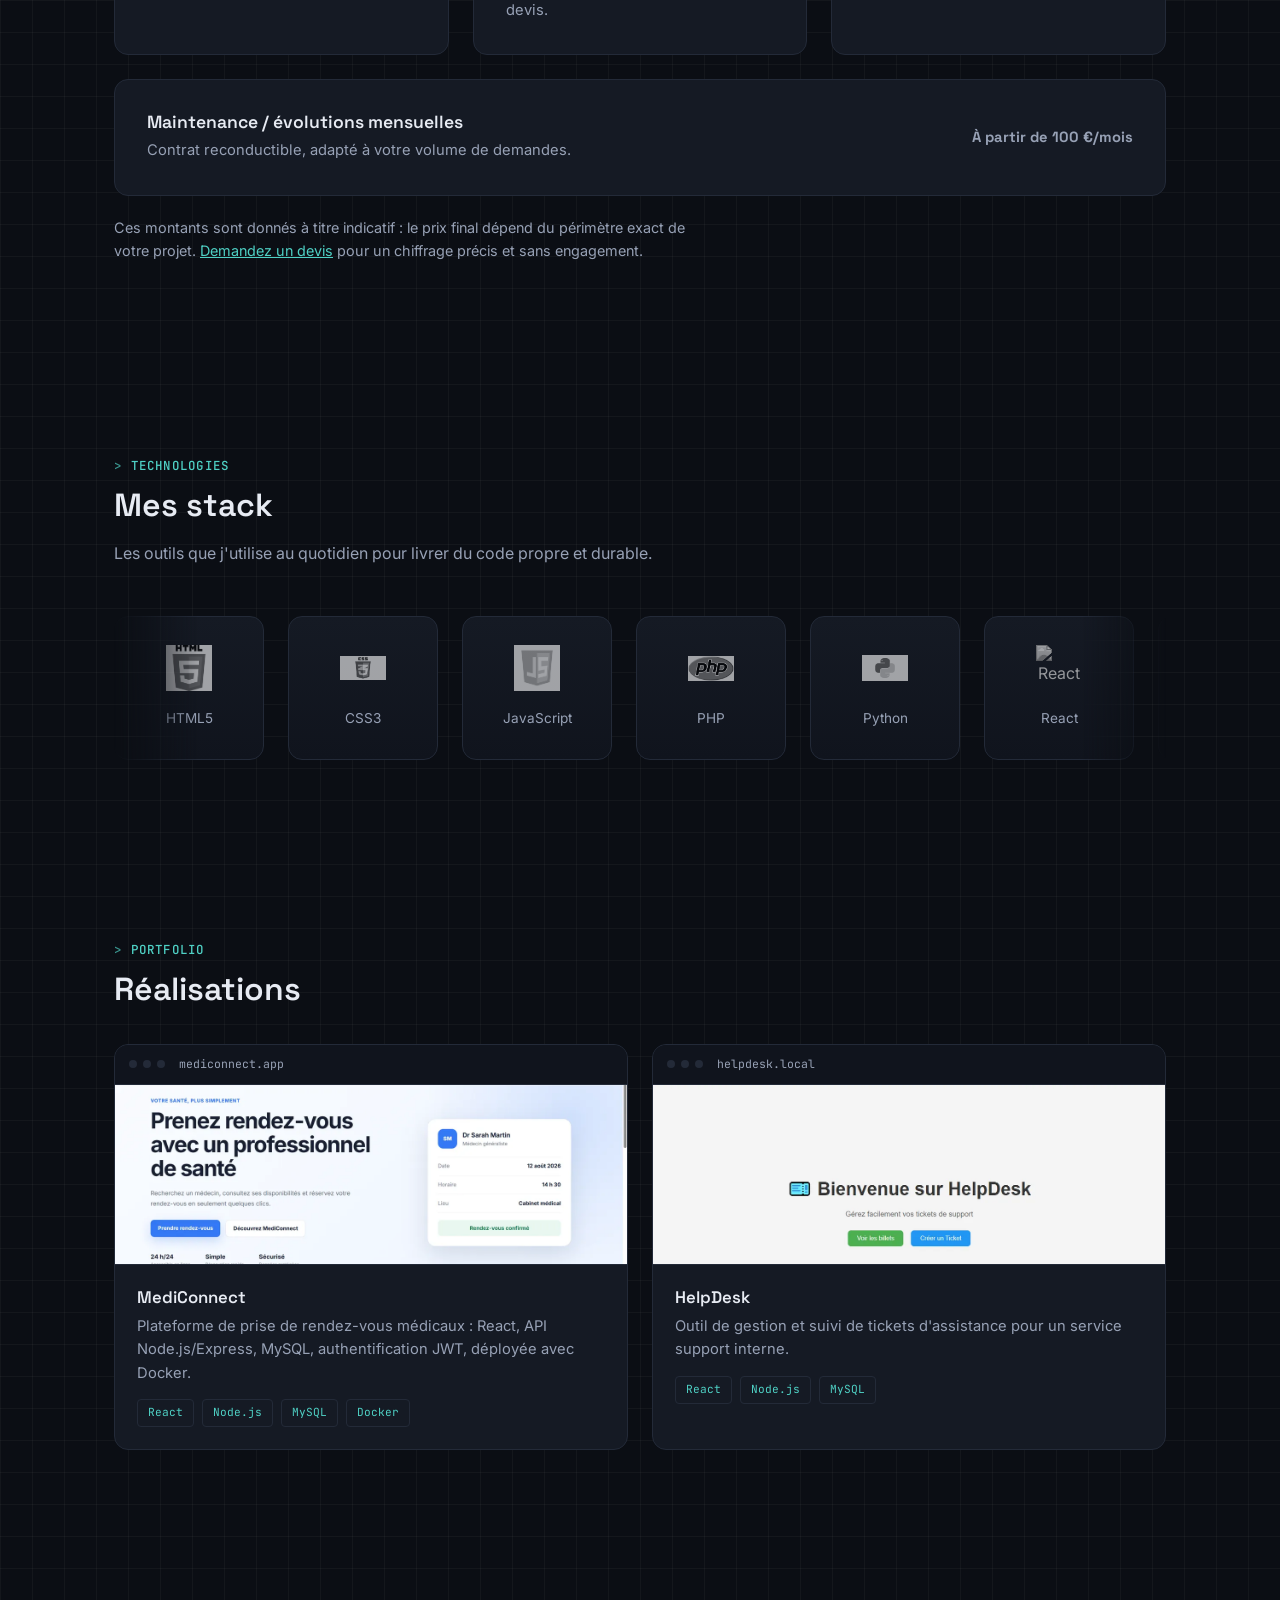
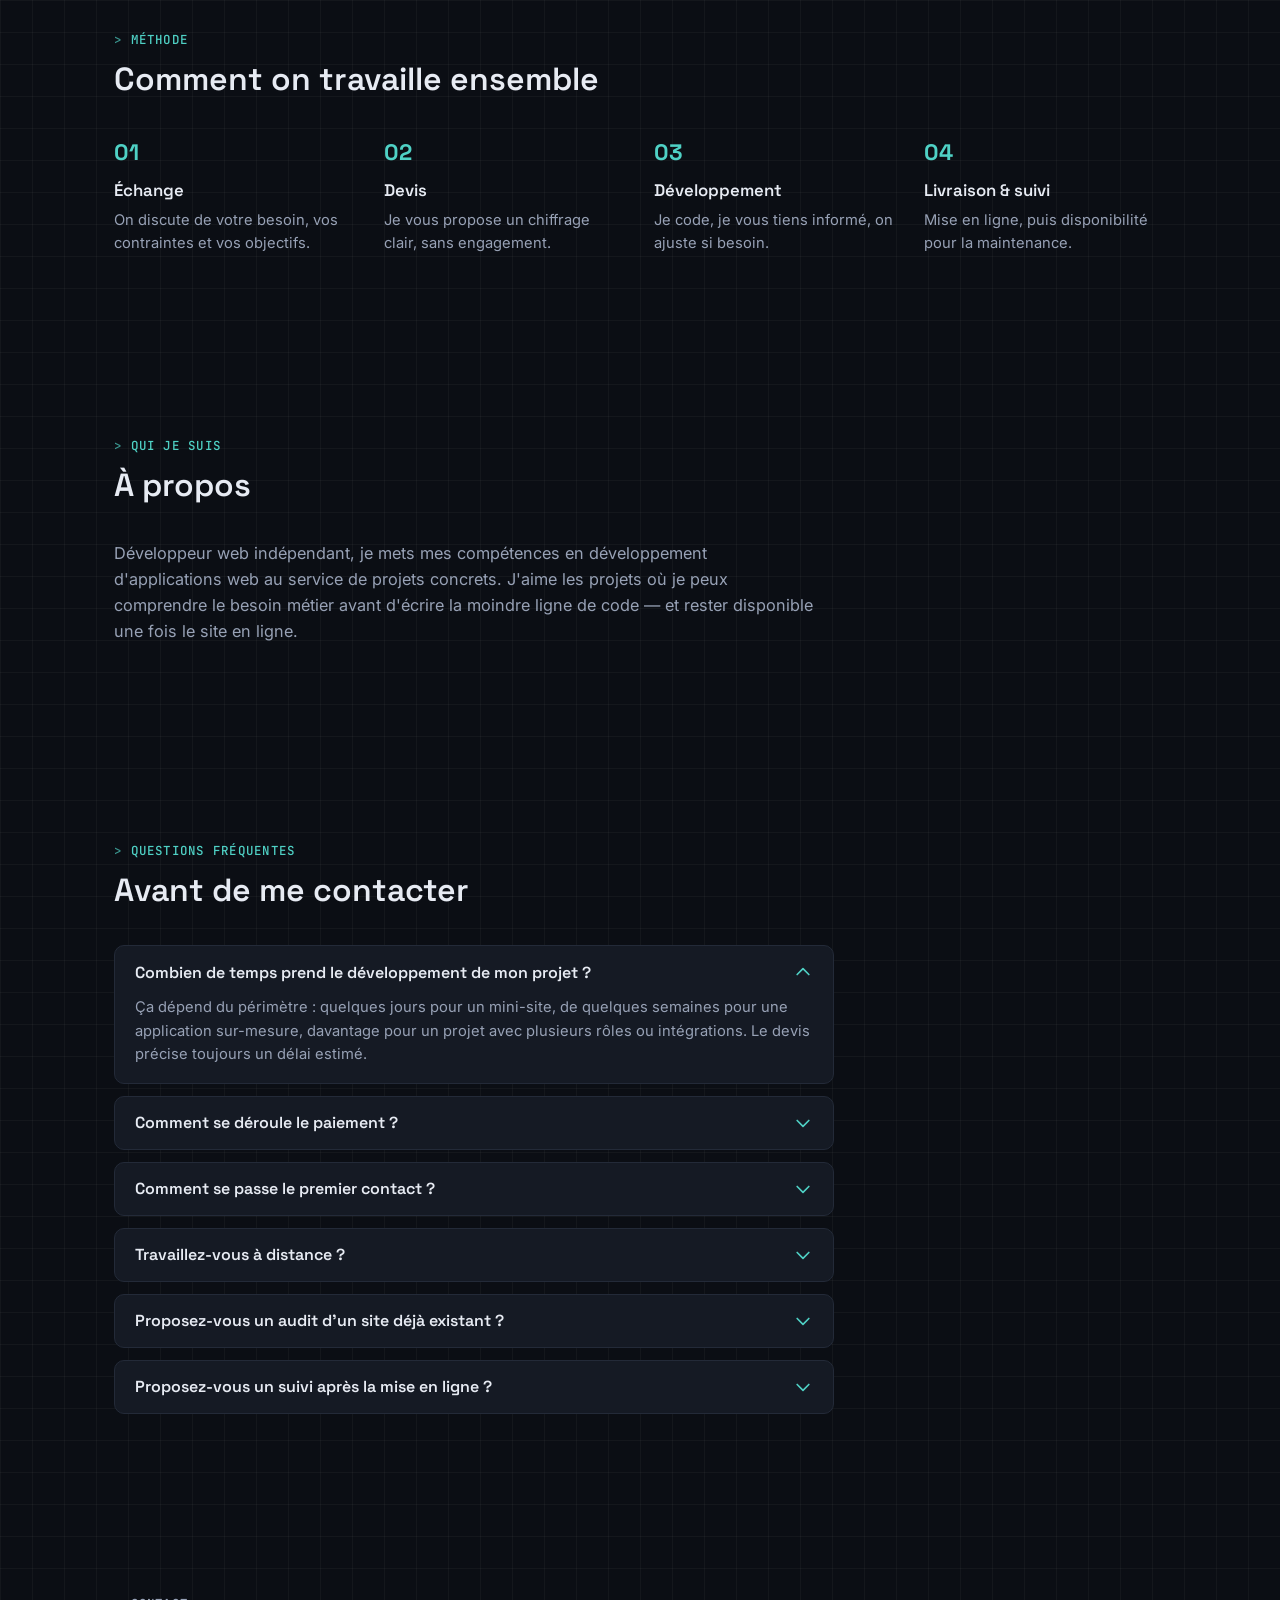
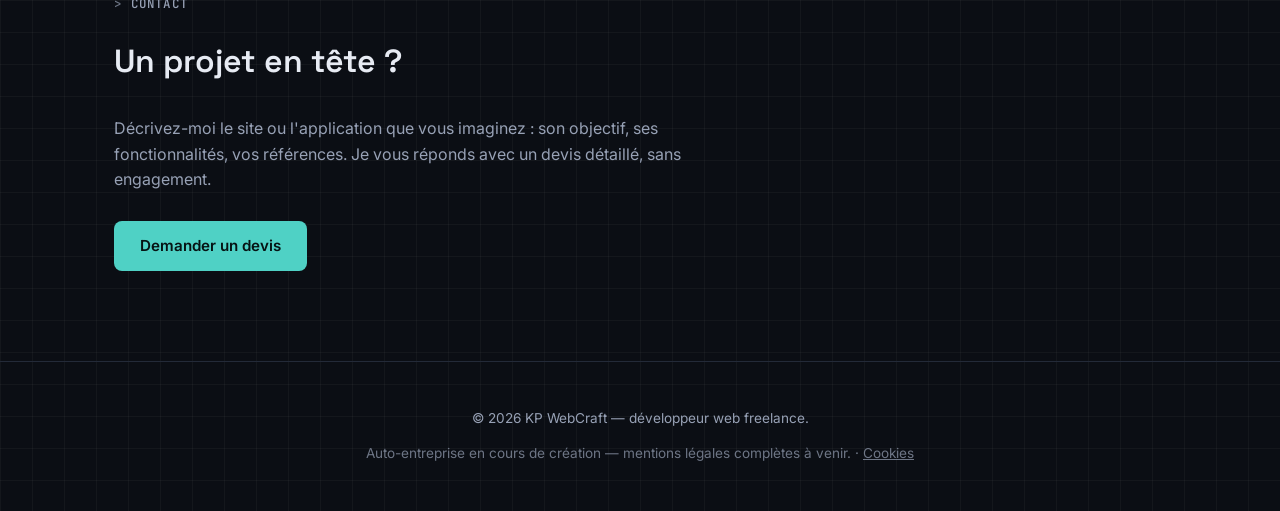
==== commit 6d6ab92b: "amélioration" ====
--- a/index.html
+++ b/index.html
@@ -73,7 +73,7 @@
           <li><a href="#processus">Processus</a></li>
           <li><a href="#a-propos">À propos</a></li>
           <li><a href="#faq">FAQ</a></li>
-          <li><a href="#contact" class="nav-cta">Demander un devis</a></li>
+          <li><a href="devis.html" class="nav-cta">Demander un devis</a></li>
         </ul>
       </nav>
     </div>
@@ -90,7 +90,7 @@
           associations et petites entreprises — du premier échange jusqu'à la maintenance.
         </p>
         <div class="hero-actions">
-          <a href="#contact" class="btn btn-primary">Discutons de votre projet</a>
+          <a href="devis.html" class="btn btn-primary">Discutons de votre projet</a>
           <a href="#realisations" class="btn btn-ghost">Voir mes réalisations</a>
         </div>
       </div>
@@ -122,7 +122,6 @@
       <h2>Services</h2>
       <div class="cards services-grid">
         <article class="card">
-          <div class="card-icon">🧩</div>
           <h3>Développement d'applications web sur mesure</h3>
           <p>
             De l'idée au déploiement : sites vitrines, outils métiers, interfaces d'administration.
@@ -130,7 +129,6 @@
           </p>
         </article>
         <article class="card">
-          <div class="card-icon">🔧</div>
           <h3>Maintenance &amp; évolution</h3>
           <p>
             Un site ou une application déjà en ligne ? Je prends en charge les correctifs,
@@ -154,16 +152,10 @@
           <p>Une bonne porte d'entrée pour une présence en ligne rapide.</p>
         </article>
         <article class="card pricing-card">
-          <h3>Appli web sur-mesure simple</h3>
-          <p class="pricing-subtext">CRUD, back-office, authentification basique</p>
+          <h3>Appli web sur-mesure</h3>
+          <p class="pricing-subtext">Back-office, comptes utilisateurs, tableaux de bord, base de données</p>
           <p class="price">À partir de 2 500 €</p>
-          <p>Environ 8 à 20 jours de développement selon le périmètre.</p>
-        </article>
-        <article class="card pricing-card">
-          <h3>Appli sur-mesure standard</h3>
-          <p class="pricing-subtext">Dashboard, plusieurs rôles, BDD relationnelle</p>
-          <p class="price">À partir de 6 000 €</p>
-          <p>Selon la complexité des rôles et des données.</p>
+          <p>Le tarif dépend du nombre de rôles, de la quantité de données et des fonctionnalités : il est précisé dans le devis.</p>
         </article>
         <article class="card pricing-card">
           <h3>Appli complexe</h3>
@@ -181,7 +173,7 @@
       </article>
       <p class="pricing-note">
         Ces montants sont donnés à titre indicatif : le prix final dépend du périmètre exact de votre projet.
-        <a href="#contact">Demandez un devis</a> pour un chiffrage précis et sans engagement.
+        <a href="devis.html">Demandez un devis</a> pour un chiffrage précis et sans engagement.
       </p>
     </section>
 
@@ -256,24 +248,6 @@
             </div>
           </div>
         </article>
-        <article class="project-card">
-          <div class="project-chrome">
-            <span class="chrome-dot"></span><span class="chrome-dot"></span><span class="chrome-dot"></span>
-            <span class="chrome-url">kaiser1593.github.io/handball-projet</span>
-          </div>
-          <img src="projet/hand.jpg" alt="Page d'accueil du site Handball World" loading="lazy" width="1891" height="858" />
-          <div class="project-info">
-            <h3>Handball World</h3>
-            <p>Application d'information sur le monde du handball.</p>
-            <div class="project-tags">
-              <span class="tag">HTML5</span>
-              <span class="tag">CSS3</span>
-            </div>
-            <div class="project-links">
-              <a href="https://kaiser1593.github.io/handball-projet/" target="_blank" rel="noopener">Voir le site</a>
-            </div>
-          </div>
-        </article>
       </div>
     </section>
 
@@ -325,7 +299,7 @@
               <path stroke-linecap="round" stroke-linejoin="round" stroke-width="2" d="M19 9l-7 7-7-7" />
             </svg>
           </summary>
-          <p class="faq-answer">Ça dépend du périmètre : quelques jours pour un mini-site, 8 à 20 jours pour une application sur-mesure simple, davantage pour un projet avec plusieurs rôles ou intégrations. Le devis précise toujours un délai estimé.</p>
+          <p class="faq-answer">Ça dépend du périmètre : quelques jours pour un mini-site, de quelques semaines pour une application sur-mesure, davantage pour un projet avec plusieurs rôles ou intégrations. Le devis précise toujours un délai estimé.</p>
         </details>
 
         <details class="faq-item">
@@ -345,7 +319,7 @@
               <path stroke-linecap="round" stroke-linejoin="round" stroke-width="2" d="M19 9l-7 7-7-7" />
             </svg>
           </summary>
-          <p class="faq-answer">Vous décrivez votre besoin via le formulaire ci-dessous. On échange ensuite sur vos contraintes et objectifs avant qu'un devis vous soit proposé — sans engagement de votre part.</p>
+          <p class="faq-answer">Vous décrivez votre besoin via le formulaire de devis. On échange ensuite sur vos contraintes et objectifs avant qu'un devis vous soit proposé — sans engagement de votre part.</p>
         </details>
 
         <details class="faq-item">
@@ -380,64 +354,23 @@
       </div>
     </section>
 
-    <section id="contact" class="section">
+    <section id="contact" class="section contact-cta">
       <p class="section-eyebrow">Contact</p>
       <h2>Un projet en tête ?</h2>
-      <form id="contact-form">
-        <div class="form-field">
-          <label for="from_name" class="sr-only">Votre nom</label>
-          <input id="from_name" type="text" name="from_name" placeholder="Votre nom" autocomplete="name" required />
-        </div>
-        <div class="form-field">
-          <label for="reply_to" class="sr-only">Votre email</label>
-          <input id="reply_to" type="email" name="reply_to" placeholder="Votre email" autocomplete="email" required />
-        </div>
-        <div class="form-field form-field-row">
-          <div class="form-field">
-            <label for="project_type">Type de projet</label>
-            <select id="project_type" name="project_type">
-              <option value="">Non précisé</option>
-              <option value="Landing page / mini-site simple">Landing page / mini-site simple</option>
-              <option value="Application sur-mesure simple">Application sur-mesure simple</option>
-              <option value="Application sur-mesure standard">Application sur-mesure standard</option>
-              <option value="Application complexe">Application complexe</option>
-              <option value="Maintenance / évolutions">Maintenance / évolutions</option>
-              <option value="Autre / je ne sais pas encore">Autre / je ne sais pas encore</option>
-            </select>
-          </div>
-          <div class="form-field">
-            <label for="budget">Budget estimé</label>
-            <select id="budget" name="budget">
-              <option value="">Non précisé</option>
-              <option value="Moins de 1 000 €">Moins de 1 000 €</option>
-              <option value="1 000 – 6 000 €">1 000 – 6 000 €</option>
-              <option value="6 000 – 15 000 €">6 000 – 15 000 €</option>
-              <option value="15 000 € et plus">15 000 € et plus</option>
-              <option value="À définir ensemble">À définir ensemble</option>
-            </select>
-          </div>
-        </div>
-        <div class="form-field">
-          <label for="message" class="sr-only">Décrivez votre projet</label>
-          <textarea id="message" name="message" placeholder="Décrivez votre projet" rows="5" required></textarea>
-        </div>
-        <div class="form-field honeypot-field" aria-hidden="true">
-          <label for="company">Ne pas remplir ce champ</label>
-          <input id="company" type="text" name="company" tabindex="-1" autocomplete="off" />
-        </div>
-        <button type="submit" class="btn btn-primary">Envoyer</button>
-      </form>
-      <p id="form-message"></p>
+      <p>
+        Décrivez-moi le site ou l'application que vous imaginez : son objectif, ses fonctionnalités,
+        vos références. Je vous réponds avec un devis détaillé, sans engagement.
+      </p>
+      <a href="devis.html" class="btn btn-primary">Demander un devis</a>
     </section>
 
   </main>
 
   <footer class="site-footer">
     <p>© 2026 KP WebCraft — développeur web freelance.</p>
-    <p class="legal-note">Auto-entreprise en cours de création — mentions légales complètes à venir.</p>
+    <p class="legal-note">Auto-entreprise en cours de création — mentions légales complètes à venir. · <a href="cookies.html">Cookies</a></p>
   </footer>
 
-  <script src="https://cdn.emailjs.com/dist/email.min.js"></script>
   <script src="script.js"></script>
 
   <!-- TODO: créer un compte gratuit sur goatcounter.com, puis remplacer TONCODE ci-dessous
--- a/styles.css
+++ b/styles.css
@@ -104,10 +104,6 @@
   align-items: center;
 }
 
-.logo span {
-  color: var(--accent);
-}
-
 .logo-img {
   height: 44px;
   width: auto;
@@ -311,11 +307,6 @@
   padding: 32px;
 }
 
-.card-icon {
-  font-size: 1.8rem;
-  margin-bottom: 16px;
-}
-
 .card h3 {
   font-size: 1.1rem;
   margin-bottom: 10px;
@@ -334,12 +325,11 @@
 }
 
 .pricing-grid {
-  grid-template-columns: repeat(2, minmax(240px, 1fr));
+  grid-template-columns: repeat(3, minmax(220px, 1fr));
 }
 
 .pricing-maintenance {
   margin-top: 24px;
-  border-left: 3px solid var(--accent);
   display: flex;
   align-items: center;
   justify-content: space-between;
@@ -539,25 +529,6 @@
   border-radius: 4px;
 }
 
-.project-links {
-  display: flex;
-  gap: 16px;
-  margin-top: 16px;
-  padding-top: 16px;
-  border-top: 1px solid var(--border);
-}
-
-.project-links a {
-  font-size: 0.85rem;
-  font-weight: 600;
-  color: var(--text);
-  transition: color 0.2s ease;
-}
-
-.project-links a:hover {
-  color: var(--accent);
-}
-
 /* Process */
 .process-grid {
   display: grid;
@@ -594,7 +565,6 @@
 .faq-item {
   background: var(--surface);
   border: 1px solid var(--border);
-  border-left: 3px solid var(--accent);
   border-radius: 10px;
   padding: 16px 20px;
 }
@@ -657,7 +627,7 @@
   flex-direction: column;
 }
 
-.form-field label:not(.sr-only) {
+.form-field label {
   font-size: 0.82rem;
   color: var(--text-muted);
   margin-bottom: 6px;
@@ -670,18 +640,6 @@
 
 .form-field-row .form-field {
   flex: 1;
-}
-
-.sr-only {
-  position: absolute;
-  width: 1px;
-  height: 1px;
-  padding: 0;
-  margin: -1px;
-  overflow: hidden;
-  clip: rect(0, 0, 0, 0);
-  white-space: nowrap;
-  border: 0;
 }
 
 .honeypot-field {
@@ -726,6 +684,90 @@
 #form-message {
   margin-top: 14px;
   font-size: 0.9rem;
+}
+
+/* Page devis */
+.quote-page {
+  padding-top: 140px;
+  max-width: 820px;
+}
+
+.quote-title {
+  font-size: clamp(1.8rem, 3.5vw, 2.6rem);
+  margin-bottom: 16px;
+}
+
+.quote-intro {
+  color: var(--text-muted);
+  max-width: 65ch;
+  margin: 0 0 40px;
+}
+
+#contact-form.quote-form {
+  max-width: none;
+  gap: 28px;
+}
+
+.quote-form fieldset {
+  border: 1px solid var(--border);
+  border-radius: var(--radius);
+  background: var(--surface);
+  padding: 24px;
+  margin: 0;
+  display: flex;
+  flex-direction: column;
+  gap: 16px;
+  min-width: 0;
+}
+
+.quote-form legend {
+  font-family: "Space Grotesk", "Inter", sans-serif;
+  font-weight: 600;
+  padding: 0 8px;
+}
+
+.quote-form .form-field label,
+.field-label {
+  font-size: 0.82rem;
+  color: var(--text-muted);
+  margin-bottom: 6px;
+  display: block;
+}
+
+#contact-form.quote-form fieldset input,
+#contact-form.quote-form fieldset select,
+#contact-form.quote-form fieldset textarea {
+  background: var(--bg);
+}
+
+.check-grid {
+  display: grid;
+  grid-template-columns: repeat(auto-fit, minmax(230px, 1fr));
+  gap: 10px 16px;
+}
+
+.quote-form .check-grid label {
+  display: flex;
+  align-items: center;
+  gap: 8px;
+  margin: 0;
+  font-size: 0.9rem;
+  color: var(--text);
+  cursor: pointer;
+}
+
+#contact-form.quote-form .check-grid input[type="checkbox"] {
+  width: 16px;
+  height: 16px;
+  padding: 0;
+  accent-color: var(--accent);
+}
+
+/* Section contact (accueil) */
+.contact-cta p {
+  color: var(--text-muted);
+  max-width: 60ch;
+  margin: 0 0 28px;
 }
 
 /* Footer */
@@ -835,3 +877,82 @@
     align-items: flex-start;
   }
 }
+
+/* Cookies */
+.legal-page {
+  padding-top: 140px;
+  max-width: 820px;
+}
+
+.legal-page h2 {
+  font-size: 1.3rem;
+  margin: 40px 0 20px;
+}
+
+.cookie-table {
+  grid-template-columns: 1fr;
+  gap: 16px;
+}
+
+.cookie-status {
+  color: var(--text-muted);
+  margin: 0 0 20px;
+}
+
+.cookie-status strong {
+  color: var(--text);
+}
+
+.legal-note a {
+  text-decoration: underline;
+}
+
+#cookie-banner {
+  position: fixed;
+  left: 16px;
+  right: 16px;
+  bottom: 16px;
+  z-index: 200;
+  max-width: 760px;
+  margin: 0 auto;
+  display: flex;
+  align-items: center;
+  justify-content: space-between;
+  gap: 20px;
+  flex-wrap: wrap;
+  background: var(--surface);
+  border: 1px solid var(--border);
+  border-radius: var(--radius);
+  padding: 18px 22px;
+  box-shadow: 0 20px 50px -20px rgba(0, 0, 0, 0.7);
+}
+
+#cookie-banner p {
+  margin: 0;
+  flex: 1 1 320px;
+  font-size: 0.9rem;
+  color: var(--text-muted);
+}
+
+#cookie-banner a {
+  color: var(--accent);
+  text-decoration: underline;
+}
+
+.cookie-actions {
+  display: flex;
+  gap: 10px;
+}
+
+.cookie-actions .btn,
+.legal-page .btn {
+  border: 1px solid transparent;
+  cursor: pointer;
+  font-family: inherit;
+}
+
+.cookie-actions .btn-ghost,
+.legal-page .btn-ghost {
+  background: transparent;
+  border-color: var(--border);
+}
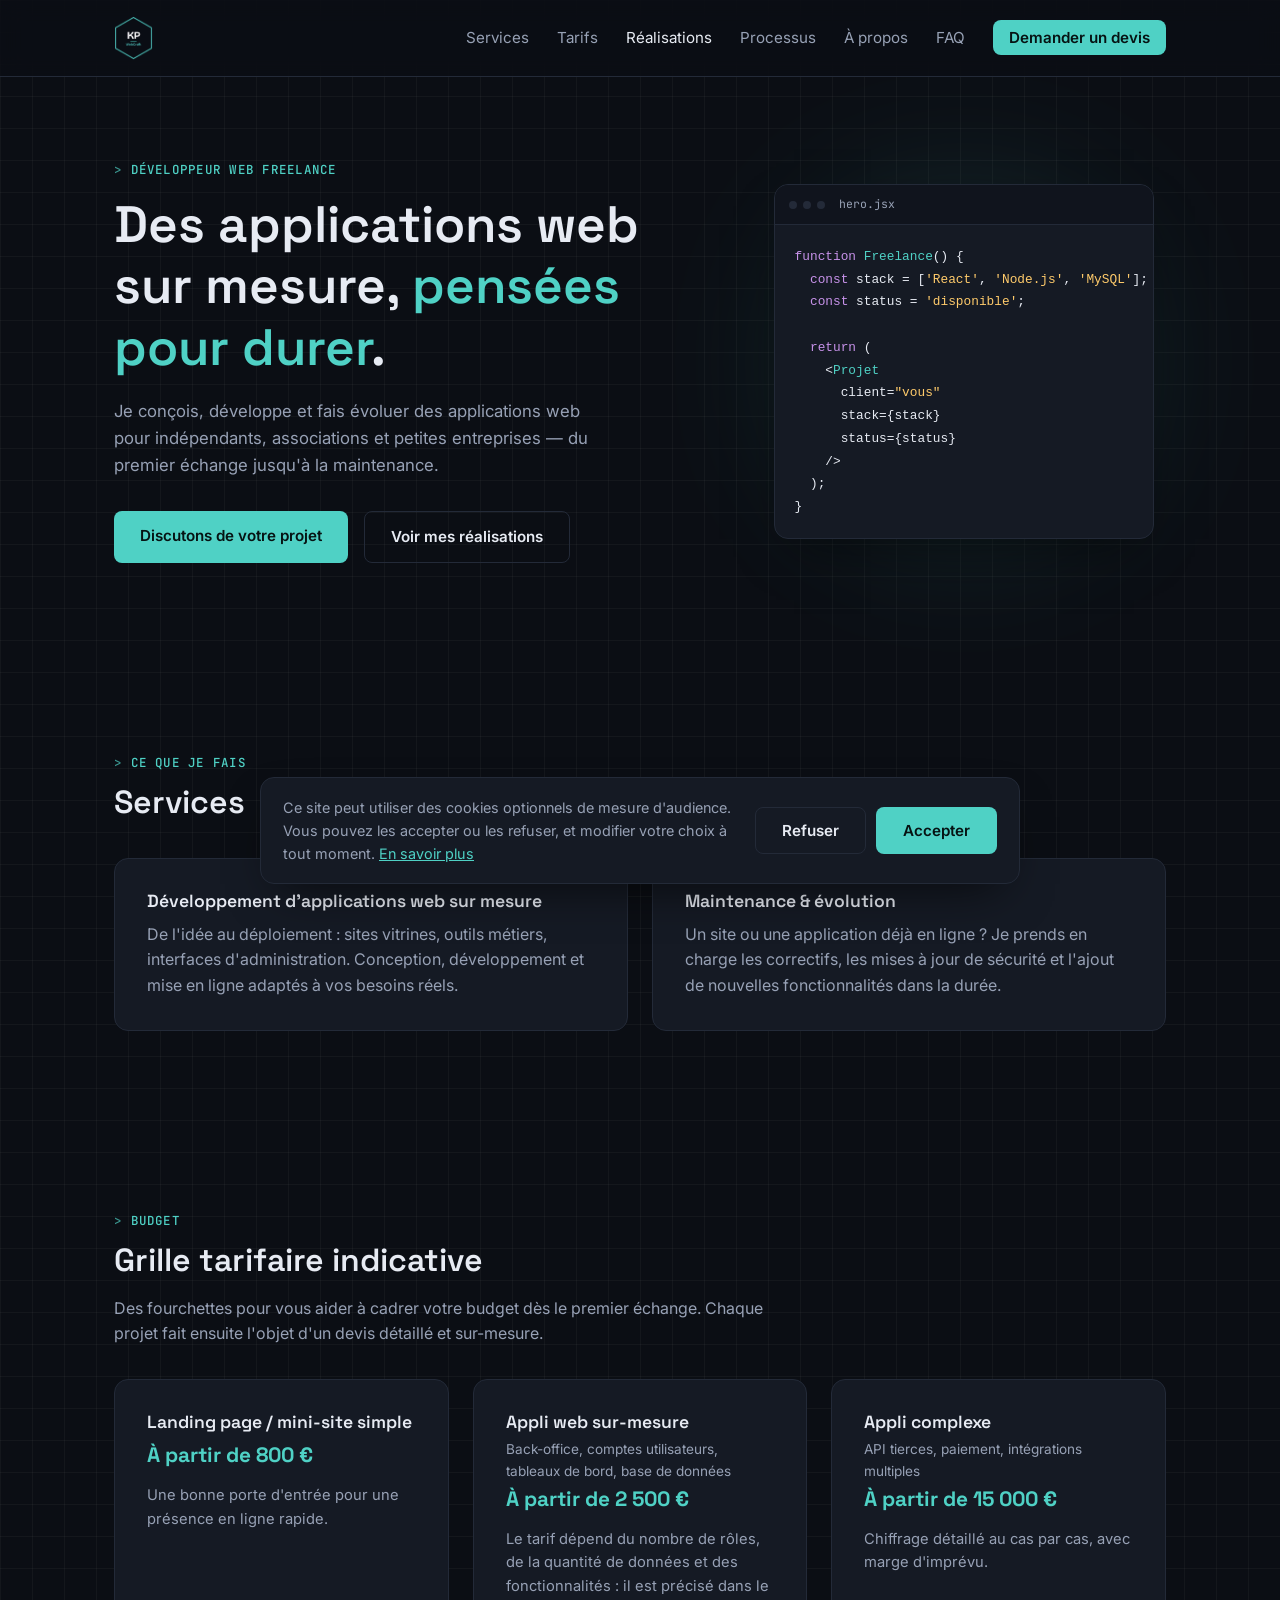
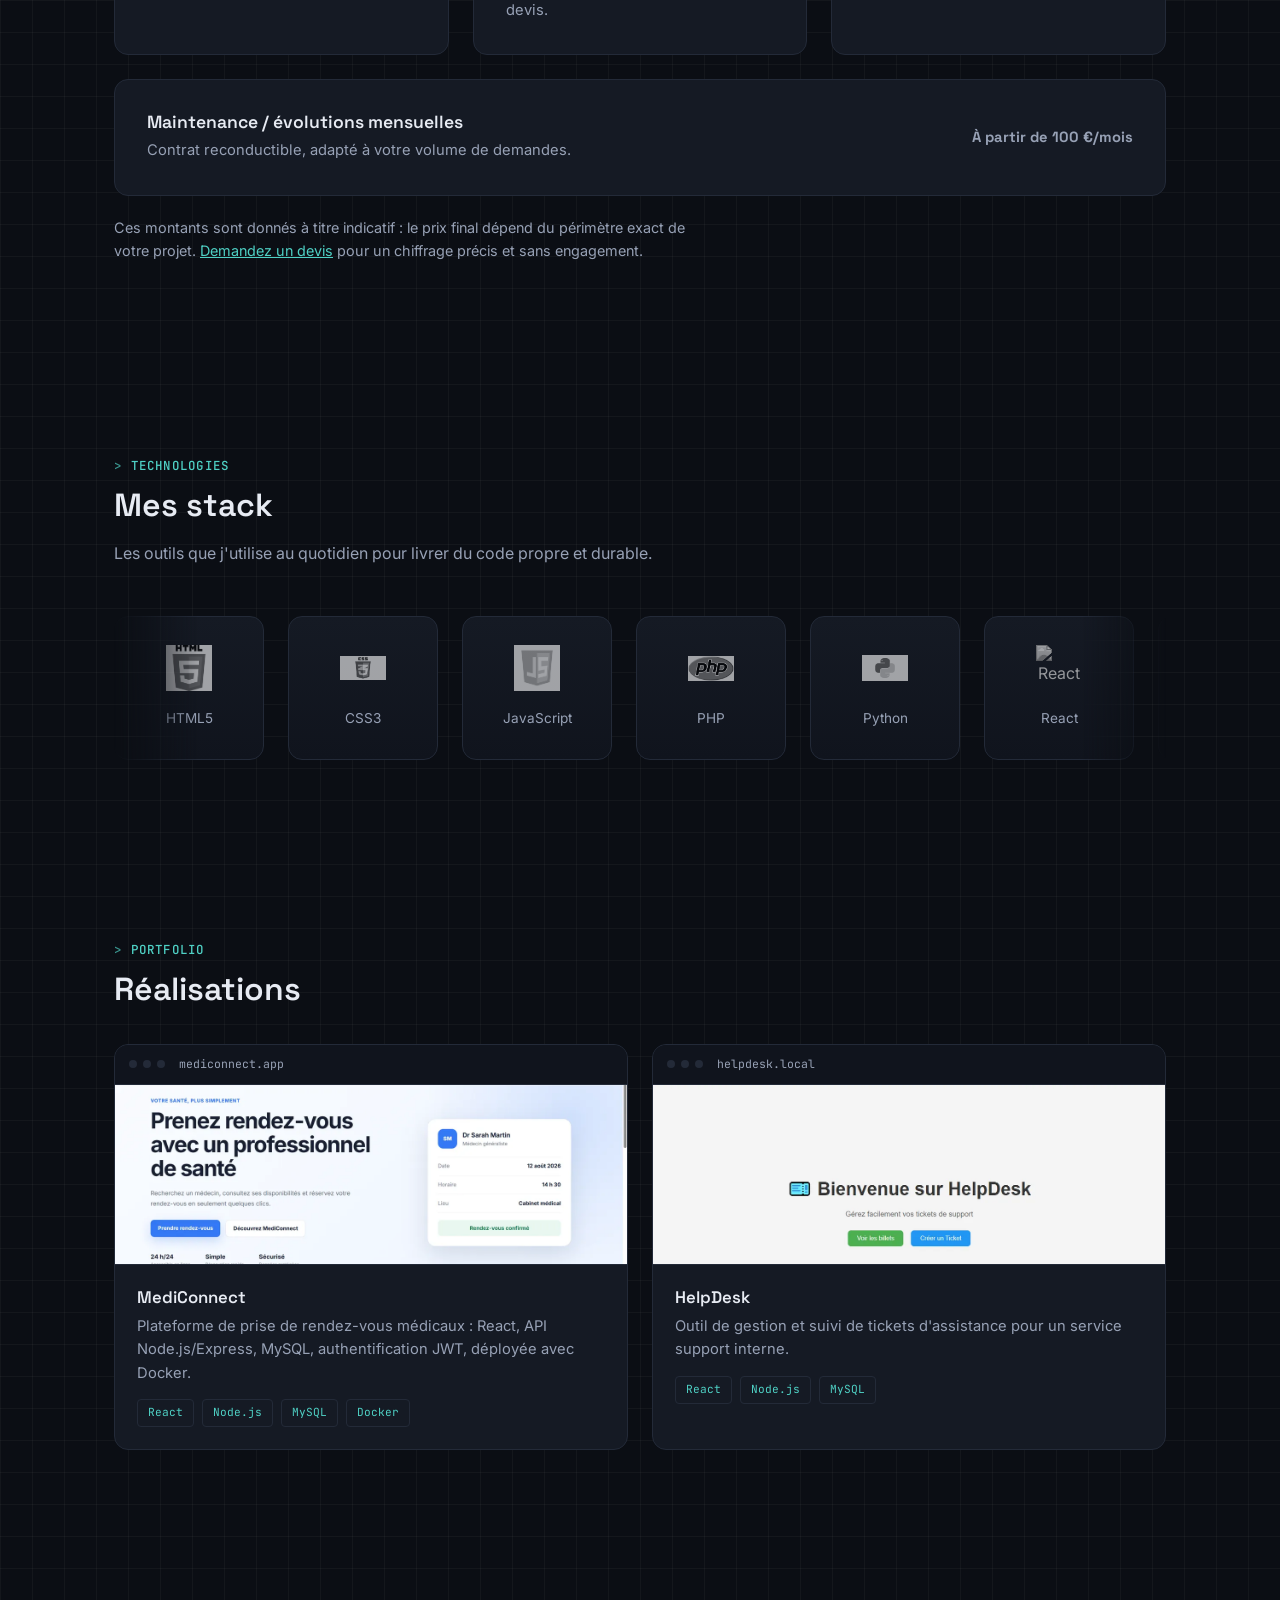
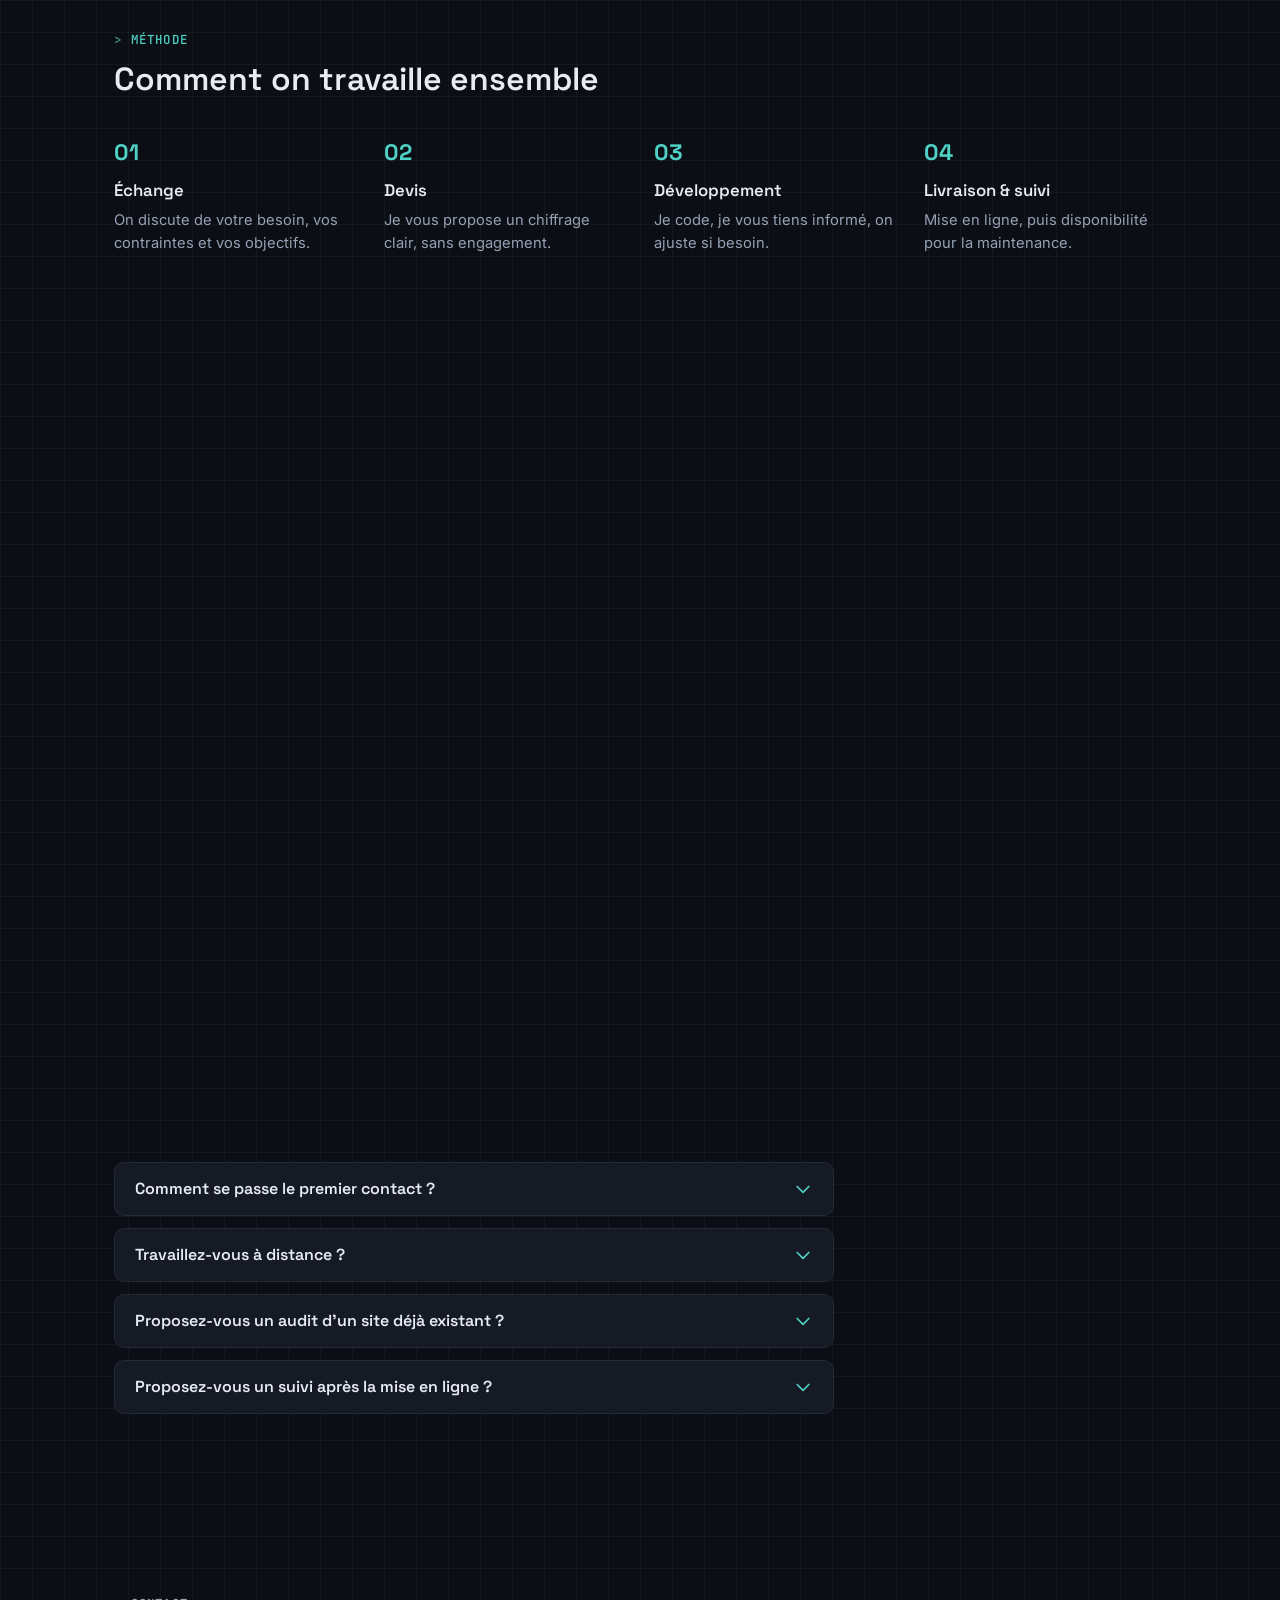
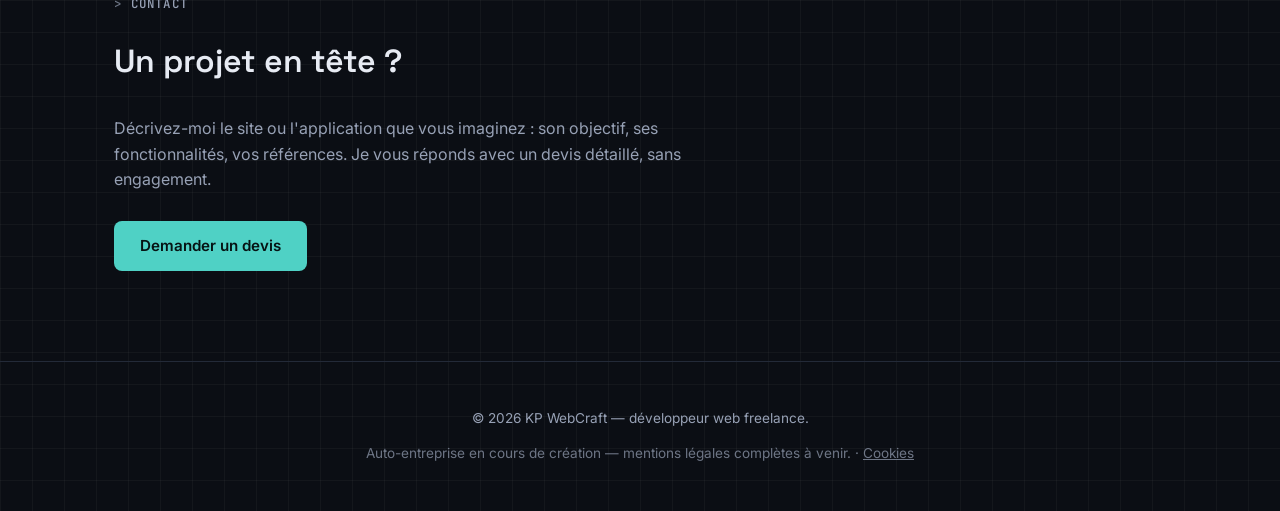
==== commit cd606a7f: "corrections" ====
--- a/index.html
+++ b/index.html
@@ -50,7 +50,7 @@
   }
   </script>
 
-  <link rel="stylesheet" href="styles.css" />
+  <link rel="stylesheet" href="styles.css?v=2" />
   <link rel="preconnect" href="https://fonts.googleapis.com" />
   <link rel="preconnect" href="https://fonts.gstatic.com" crossorigin />
   <link href="https://fonts.googleapis.com/css2?family=Space+Grotesk:wght@500;600;700&family=JetBrains+Mono:wght@400;500&family=Inter:wght@400;500;600&display=swap" rel="stylesheet" />
@@ -371,7 +371,7 @@
     <p class="legal-note">Auto-entreprise en cours de création — mentions légales complètes à venir. · <a href="cookies.html">Cookies</a></p>
   </footer>
 
-  <script src="script.js"></script>
+  <script src="script.js?v=2"></script>
 
   <!-- TODO: créer un compte gratuit sur goatcounter.com, puis remplacer TONCODE ci-dessous
        par le sous-domaine donné (ex: kpwebcraft.goatcounter.com) pour activer les stats de visite -->
